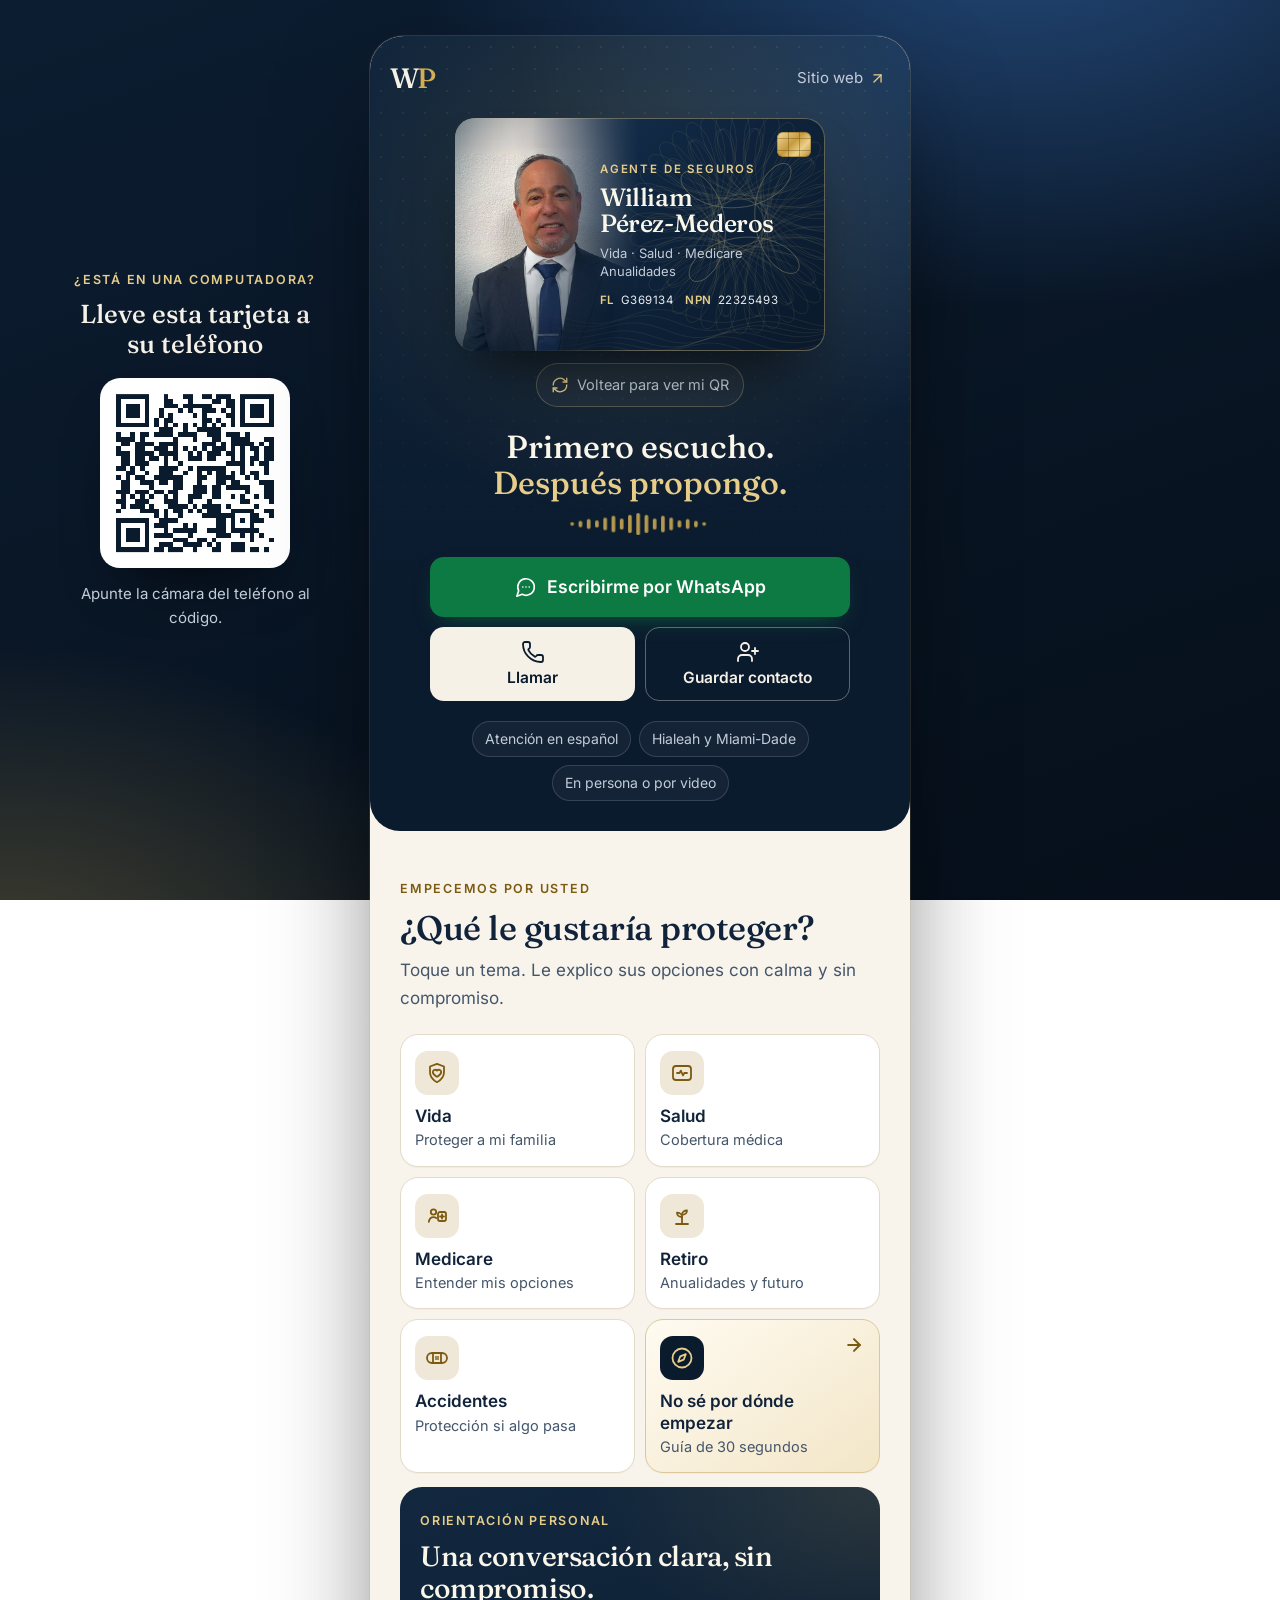
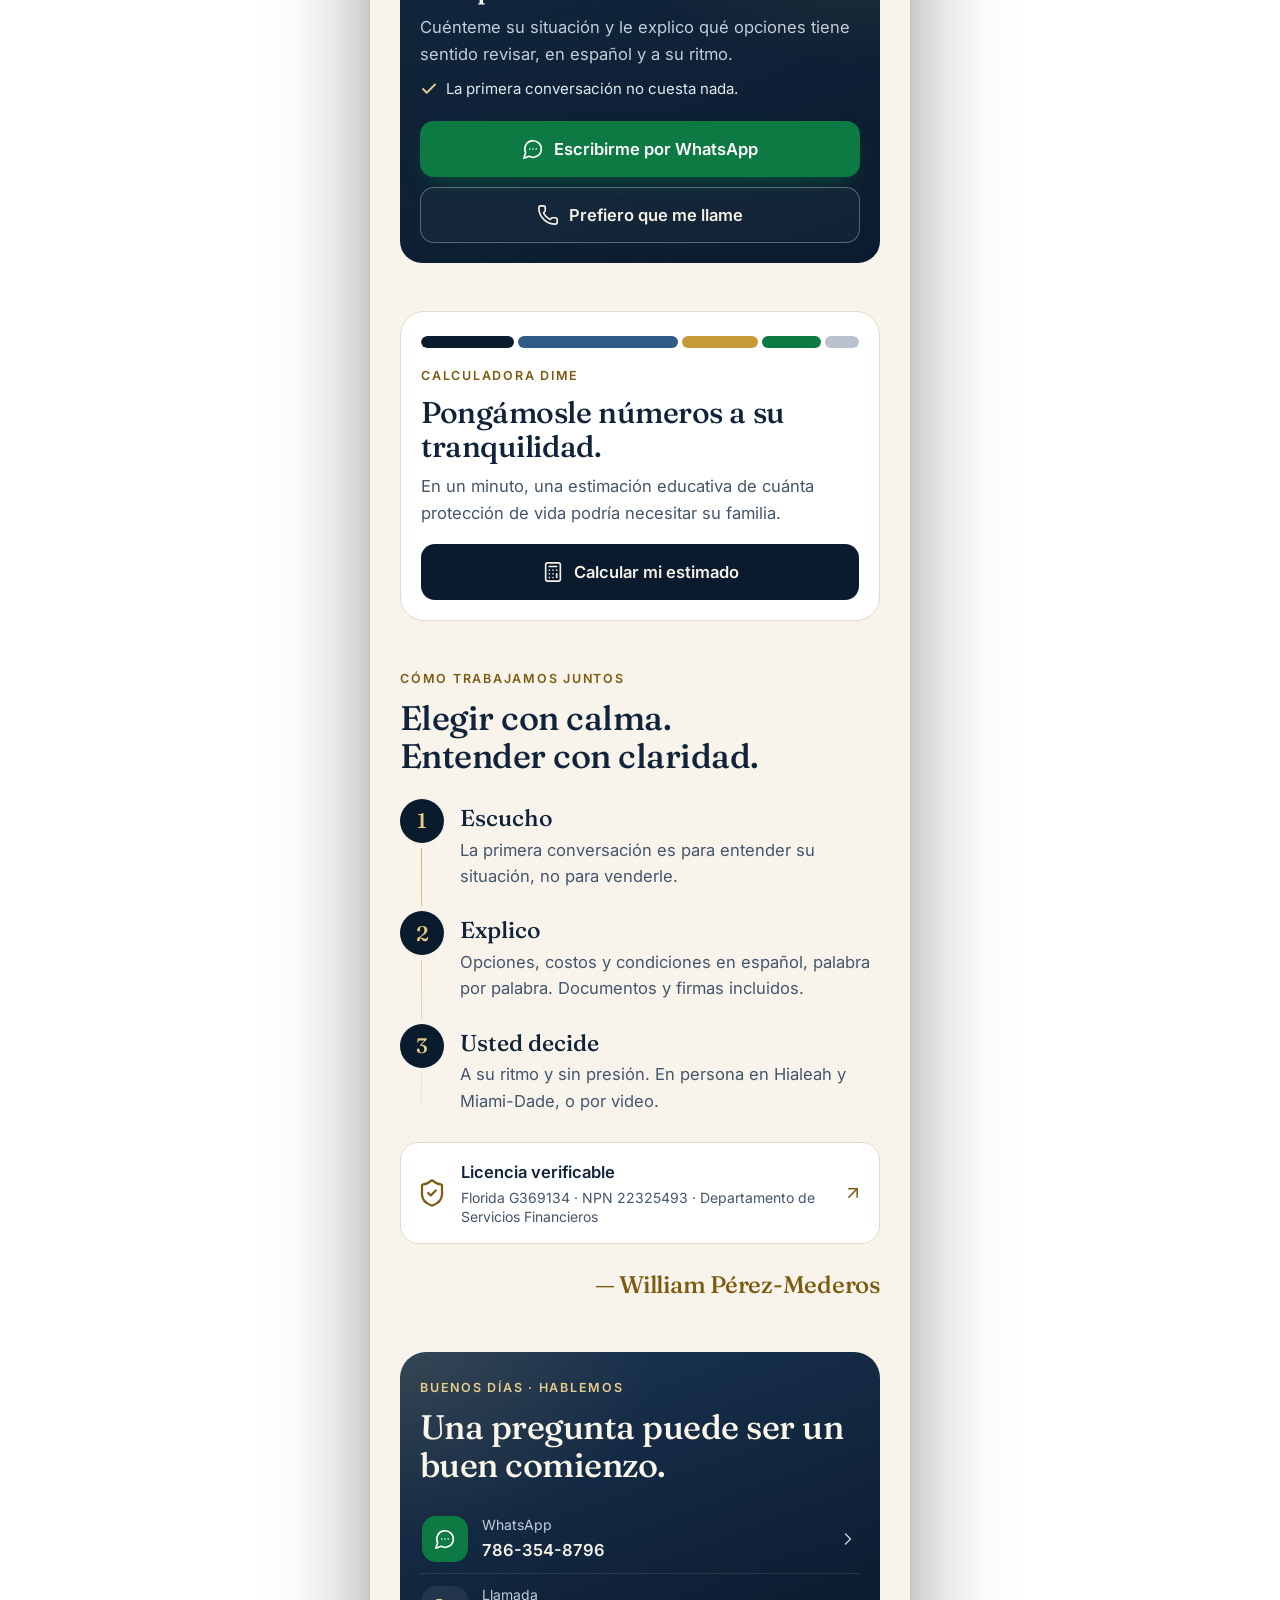
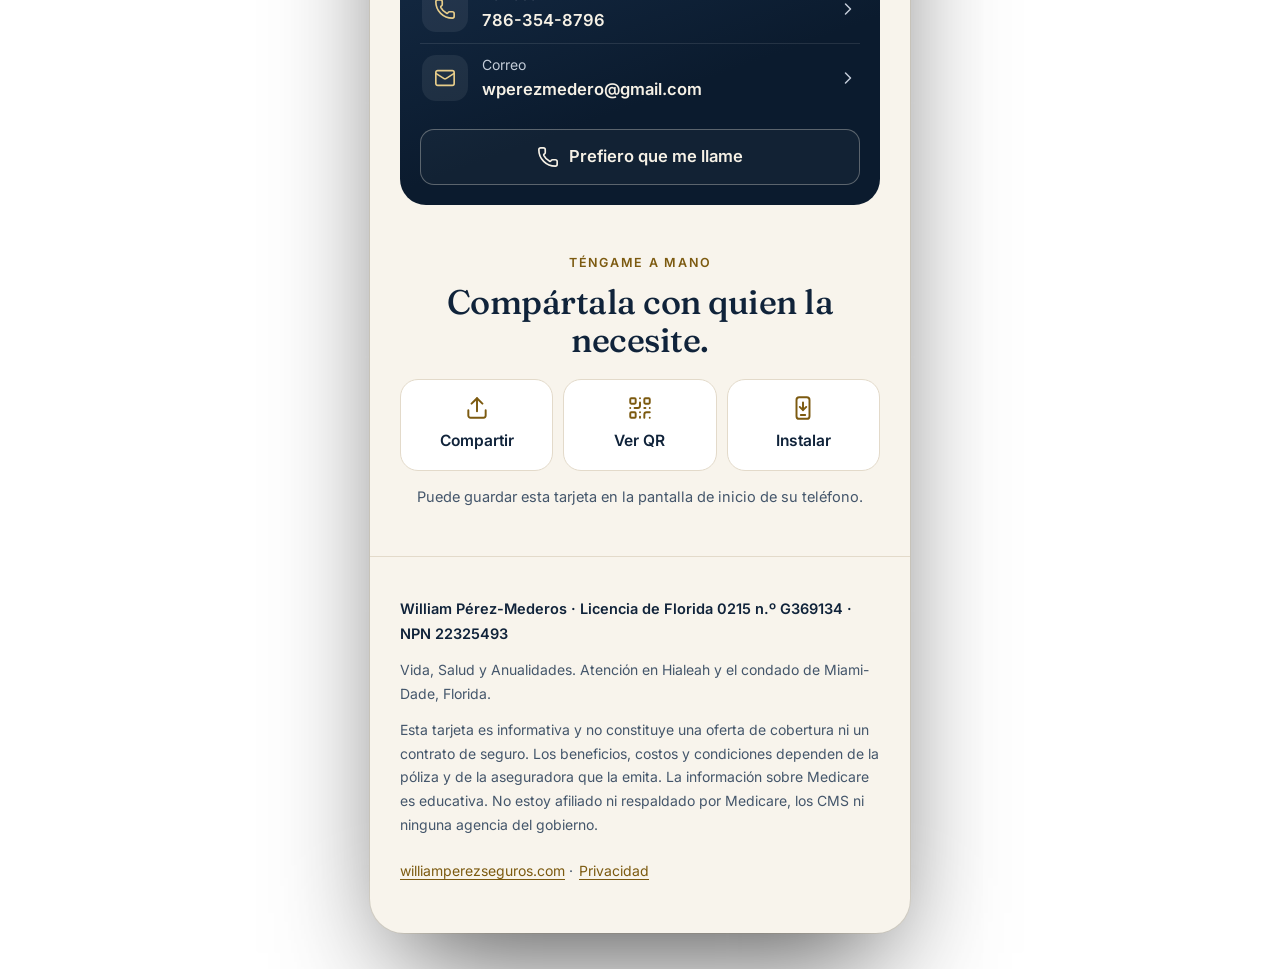
==== tarjeta/index.html @ 3770402c "Tarjeta digital v3: nuevo diseño, guía de 30 segundos, QR al voltear, contacto con foto" ====
<!DOCTYPE html>
<html lang="es">
<head>
<meta charset="utf-8">
<meta name="viewport" content="width=device-width, initial-scale=1, viewport-fit=cover">
<title>William Pérez-Mederos · Agente de seguros en Hialeah</title>
<meta name="description" content="Agente de seguros licenciado en Florida. Vida, salud, Medicare y anualidades explicados en español. Hialeah y Miami-Dade.">
<link rel="canonical" href="https://williamperezseguros.com/tarjeta/">
<meta name="theme-color" content="#0B1B2E">
<meta name="color-scheme" content="light">

<meta property="og:type" content="profile">
<meta property="og:locale" content="es_US">
<meta property="og:site_name" content="William Pérez Seguros">
<meta property="og:url" content="https://williamperezseguros.com/tarjeta/">
<meta property="og:title" content="William Pérez-Mederos · Agente de seguros">
<meta property="og:description" content="Primero escucho. Después propongo. Vida, salud, Medicare y anualidades en español, en Hialeah y Miami-Dade.">
<meta property="og:image" content="https://williamperezseguros.com/tarjeta/assets/og-tarjeta.jpg">
<meta property="og:image:width" content="1200">
<meta property="og:image:height" content="630">
<meta property="og:image:alt" content="Tarjeta de William Pérez-Mederos, agente de seguros licenciado en Florida">
<meta name="twitter:card" content="summary_large_image">

<meta name="mobile-web-app-capable" content="yes">
<meta name="apple-mobile-web-app-capable" content="yes">
<meta name="apple-mobile-web-app-title" content="William Pérez">
<meta name="apple-mobile-web-app-status-bar-style" content="black-translucent">
<link rel="manifest" href="app.webmanifest">
<link rel="icon" href="assets/favicon-48.png" sizes="48x48" type="image/png">
<link rel="apple-touch-icon" href="assets/icon-192.png">

<!-- Medición de visitas (opcional). Pegue aquí el token de Cloudflare Web Analytics para activarla. -->
<meta name="cf-beacon-token" content="">

<link rel="preload" href="assets/fraunces-500.woff2" as="font" type="font/woff2" crossorigin>
<link rel="preload" href="assets/inter-400.woff2" as="font" type="font/woff2" crossorigin>
<link rel="preload" href="assets/inter-600.woff2" as="font" type="font/woff2" crossorigin>
<link rel="stylesheet" href="app.css">
<script src="vendor/qrcode.min.js" defer></script>
<script src="app.js" defer></script>

<script type="application/ld+json">
{"@context":"https://schema.org","@type":"InsuranceAgency","name":"William Pérez-Mederos · Agente de Seguros","url":"https://williamperezseguros.com/tarjeta/","image":"https://williamperezseguros.com/tarjeta/assets/og-tarjeta.jpg","telephone":"+1-786-354-8796","email":"wperezmedero@gmail.com","areaServed":{"@type":"AdministrativeArea","name":"Miami-Dade County, Florida"},"address":{"@type":"PostalAddress","addressLocality":"Hialeah","addressRegion":"FL","addressCountry":"US"},"knowsLanguage":["es","en"],"slogan":"Primero escucho. Después propongo."}
</script>
</head>
<body>
<svg xmlns="http://www.w3.org/2000/svg" class="defs" aria-hidden="true"><defs>
<symbol id="i-vida" viewBox="0 0 24 24"><path d="M12 2.8 19 5.5v5.8c0 4.4-2.8 7.7-7 9.9-4.2-2.2-7-5.5-7-9.9V5.5z"/><path d="M11.5 15.6s-3.7-2.1-3.7-4.5a2.35 2.35 0 0 1 4.2-1.45 2.35 2.35 0 0 1 4.2 1.45c0 2.4-3.7 4.5-3.7 4.5"/></symbol>
<symbol id="i-salud" viewBox="0 0 24 24"><rect x="3" y="5" width="18" height="14" rx="3"/><path d="M7 12h2.6l1.2-2.4 2.2 4.8 1.3-2.4H17"/></symbol>
<symbol id="i-medicare" viewBox="0 0 24 24"><circle cx="8.5" cy="8" r="2.7"/><path d="M3.8 17.8c.6-3 2.2-4.7 4.7-4.7 1.1 0 2 .3 2.8.9"/><rect x="13" y="8" width="8" height="9" rx="2"/><path d="M17 10.5v4M15 12.5h4"/></symbol>
<symbol id="i-retiro" viewBox="0 0 24 24"><path d="M12 20v-7"/><path d="M12 13c-2.8 0-5-1.8-5-4.3 2.8 0 5 1.8 5 4.3Z"/><path d="M12 10.8c2.8 0 5-1.8 5-4.3-2.8 0-5 1.8-5 4.3Z"/><path d="M6 20h12"/></symbol>
<symbol id="i-accidentes" viewBox="0 0 24 24"><rect x="2" y="7" width="20" height="10" rx="5"/><path d="M8 7v10M16 7v10"/><path d="M11 11h.01M13 11h.01M11 13h.01M13 13h.01"/></symbol>
<symbol id="i-brujula" viewBox="0 0 24 24"><circle cx="12" cy="12" r="9.5"/><path d="m15.8 8.2-2.1 5.5-5.5 2.1 2.1-5.5z"/></symbol>
<symbol id="i-wa" viewBox="0 0 24 24"><path d="M7.9 20A9 9 0 1 0 4 16.1L2 22Z"/><path d="M8.5 12h.01M12 12h.01M15.5 12h.01"/></symbol>
<symbol id="i-phone" viewBox="0 0 24 24"><path d="M13.8 16.6a1 1 0 0 0 1.2-.3l.4-.5A2 2 0 0 1 17 15h3a2 2 0 0 1 2 2v3a2 2 0 0 1-2 2A18 18 0 0 1 2 4a2 2 0 0 1 2-2h3a2 2 0 0 1 2 2v3a2 2 0 0 1-.8 1.6l-.5.4a1 1 0 0 0-.3 1.2 14 14 0 0 0 6.4 6.4"/></symbol>
<symbol id="i-mail" viewBox="0 0 24 24"><path d="m22 7-9 5.7a2 2 0 0 1-2 0L2 7"/><rect x="2" y="4" width="20" height="16" rx="2"/></symbol>
<symbol id="i-userplus" viewBox="0 0 24 24"><path d="M16 21v-2a4 4 0 0 0-4-4H6a4 4 0 0 0-4 4v2"/><circle cx="9" cy="7" r="4"/><path d="M19 8v6M22 11h-6"/></symbol>
<symbol id="i-share" viewBox="0 0 24 24"><path d="M12 3v12"/><path d="m7 8 5-5 5 5"/><path d="M20 14v5a2 2 0 0 1-2 2H6a2 2 0 0 1-2-2v-5"/></symbol>
<symbol id="i-qr" viewBox="0 0 24 24"><rect width="5" height="5" x="3" y="3" rx="1"/><rect width="5" height="5" x="16" y="3" rx="1"/><rect width="5" height="5" x="3" y="16" rx="1"/><path d="M21 16h-3a2 2 0 0 0-2 2v3M21 21v.01M12 7v3a2 2 0 0 1-2 2H7M3 12h.01M12 3h.01M12 16v.01M16 12h1M21 12v.01M12 21v-1"/></symbol>
<symbol id="i-flip" viewBox="0 0 24 24"><path d="M3 12a9 9 0 0 1 15.3-6.4L21 8"/><path d="M21 3v5h-5"/><path d="M21 12a9 9 0 0 1-15.3 6.4L3 16"/><path d="M3 21v-5h5"/></symbol>
<symbol id="i-calc" viewBox="0 0 24 24"><rect width="16" height="20" x="4" y="2" rx="2"/><path d="M8 6h8M16 14v4M16 10h.01M12 10h.01M8 10h.01M12 14h.01M8 14h.01M12 18h.01M8 18h.01"/></symbol>
<symbol id="i-right" viewBox="0 0 24 24"><path d="M5 12h14"/><path d="m12 5 7 7-7 7"/></symbol>
<symbol id="i-left" viewBox="0 0 24 24"><path d="M19 12H5"/><path d="m12 19-7-7 7-7"/></symbol>
<symbol id="i-chev" viewBox="0 0 24 24"><path d="m9 18 6-6-6-6"/></symbol>
<symbol id="i-arrow" viewBox="0 0 24 24"><path d="M7 7h10v10"/><path d="M7 17 17 7"/></symbol>
<symbol id="i-close" viewBox="0 0 24 24"><path d="M18 6 6 18M6 6l12 12"/></symbol>
<symbol id="i-check" viewBox="0 0 24 24"><path d="M20 6 9 17l-5-5"/></symbol>
<symbol id="i-download" viewBox="0 0 24 24"><path d="M12 15V3"/><path d="M21 15v4a2 2 0 0 1-2 2H5a2 2 0 0 1-2-2v-4"/><path d="m7 10 5 5 5-5"/></symbol>
<symbol id="i-copy" viewBox="0 0 24 24"><rect width="14" height="14" x="8" y="8" rx="2"/><path d="M4 16a2 2 0 0 1-2-2V4a2 2 0 0 1 2-2h10a2 2 0 0 1 2 2"/></symbol>
<symbol id="i-mic" viewBox="0 0 24 24"><path d="M12 19v3"/><path d="M19 10v2a7 7 0 0 1-14 0v-2"/><rect x="9" y="2" width="6" height="13" rx="3"/></symbol>
<symbol id="i-shield" viewBox="0 0 24 24"><path d="M20 13c0 5-3.5 7.5-7.7 9a1 1 0 0 1-.6 0C7.5 20.5 4 18 4 13V6a1 1 0 0 1 1-1c2 0 4.5-1.2 6.2-2.7a1.2 1.2 0 0 1 1.6 0C14.5 3.8 17 5 19 5a1 1 0 0 1 1 1z"/><path d="m9 12 2 2 4-4"/></symbol>
<symbol id="i-lock" viewBox="0 0 24 24"><rect x="3" y="10" width="18" height="12" rx="2"/><path d="M7 10V7a5 5 0 0 1 10 0v3"/></symbol>
<symbol id="i-install" viewBox="0 0 24 24"><rect x="6" y="2" width="12" height="20" rx="2.5"/><path d="M12 7v7M9 11l3 3 3-3M10 18.5h4"/></symbol>
<symbol id="i-message" viewBox="0 0 24 24"><path d="M21 15a2 2 0 0 1-2 2H7l-4 4V5a2 2 0 0 1 2-2h14a2 2 0 0 1 2 2z"/></symbol>
<symbol id="i-sparkle" viewBox="0 0 24 24"><path d="M12 3l1.8 5.2L19 10l-5.2 1.8L12 17l-1.8-5.2L5 10l5.2-1.8z"/><path d="M19 15l.8 2.2L22 18l-2.2.8L19 21l-.8-2.2L16 18l2.2-.8z"/></symbol>
<symbol id="i-nfc" viewBox="0 0 24 24"><path d="M6 8.3a7.4 7.4 0 0 1 0 7.4M9.5 6.2a11.8 11.8 0 0 1 0 11.6M12.9 4.1a15.9 15.9 0 0 1 0 15.8M16.4 2a20.2 20.2 0 0 1 0 20"/></symbol>
</defs></svg>

<a class="skip" href="#temas">Saltar al contenido</a>
<div class="offline" id="offline" role="status" hidden>Está sin conexión. La tarjeta y la calculadora siguen disponibles; para enviar mensajes necesita conexión.</div>

<aside class="desk-qr" aria-label="Llevar la tarjeta al teléfono">
  <p class="eyebrow">¿Está en una computadora?</p>
  <p class="desk-qr-title">Lleve esta tarjeta a su teléfono</p>
  <div class="desk-qr-code" id="deskQr" role="img" aria-label="Código QR de la tarjeta"></div>
  <p class="desk-qr-note">Apunte la cámara del teléfono al código.</p>
</aside>

<div class="page">
<header class="hero" id="hero">
  <div class="hero-top">
    <span class="mono" aria-hidden="true">W<span>P</span></span>
    <a class="site-link" href="https://williamperezseguros.com">Sitio web <svg class="i" aria-hidden="true"><use href="#i-arrow"/></svg></a>
  </div>

  <div class="card-stage">
    <div class="card3d" id="card3d">
      <div class="face front" id="cardFront">
        <svg class="guilloche" id="guilloche" aria-hidden="true" viewBox="0 0 340 214" preserveAspectRatio="xMidYMid slice"></svg>
        <div class="front-photo"><img src="assets/foto.webp" srcset="assets/foto-360.webp 360w, assets/foto.webp 720w" sizes="200px" width="720" height="900" alt="William Pérez-Mederos" fetchpriority="high"></div>
        <div class="front-body">
          <span class="chip-foil" aria-hidden="true"></span>
          <p class="front-kicker">Agente de seguros</p>
          <h1 class="front-name">William <span>Pérez-Mederos</span></h1>
          <p class="front-lines">Vida · Salud · Medicare<br>Anualidades</p>
          <p class="front-lic"><span>FL</span> G369134 <span>NPN</span> 22325493</p>
        </div>
      </div>
      <div class="face back" id="cardBack" aria-hidden="true">
        <svg class="guilloche guilloche-back" id="guillocheBack" aria-hidden="true" viewBox="0 0 340 214" preserveAspectRatio="xMidYMid slice"></svg>
        <div class="back-qr"><div id="backQr" role="img" aria-label="Código QR para abrir esta tarjeta"></div></div>
        <div class="back-body">
          <p class="front-kicker">Escanee aquí</p>
          <p class="back-title">Mi tarjeta, en un escaneo.</p>
          <p class="back-url">williamperezseguros.com<br>/tarjeta · 786-354-8796</p>
        </div>
      </div>
    </div>
    <button class="flip" id="flip" aria-pressed="false" aria-controls="card3d"><svg class="i" aria-hidden="true"><use href="#i-flip"/></svg><span id="flipLabel">Voltear para ver mi QR</span></button>
  </div>

  <div class="motto">
    <p>Primero escucho.<br><em>Después propongo.</em></p>
    <svg class="wave" viewBox="0 0 160 24" aria-hidden="true"><g id="waveBars"></g></svg>
  </div>

  <div class="actions">
    <a class="btn wa" href="https://wa.me/17863548796" data-wa="context" data-placement="hero"><svg class="i" aria-hidden="true"><use href="#i-wa"/></svg>Escribirme por WhatsApp</a>
    <div class="two">
      <a class="btn light" href="tel:+17863548796" data-call="hero"><svg class="i" aria-hidden="true"><use href="#i-phone"/></svg>Llamar</a>
      <a class="btn ghost" href="william-perez-mederos.vcf" id="guardar"><svg class="i" aria-hidden="true"><use href="#i-userplus"/></svg>Guardar contacto</a>
    </div>
  </div>

  <ul class="badges">
    <li>Atención en español</li>
    <li>Hialeah y Miami-Dade</li>
    <li>En persona o por video</li>
  </ul>
</header>

<main>
<section class="sec" id="temas" tabindex="-1" aria-labelledby="temasTitle">
  <p class="eyebrow">Empecemos por usted</p>
  <h2 id="temasTitle">¿Qué le gustaría proteger?</h2>
  <p class="lead">Toque un tema. Le explico sus opciones con calma y sin compromiso.</p>

  <div class="tiles" role="group" aria-label="Temas">
    <button class="tile" data-service="vida" aria-pressed="false" aria-controls="panel"><span class="tile-ic"><svg class="i" aria-hidden="true"><use href="#i-vida"/></svg></span><strong>Vida</strong><small>Proteger a mi familia</small><span class="tick" aria-hidden="true"><svg class="i"><use href="#i-check"/></svg></span></button>
    <button class="tile" data-service="salud" aria-pressed="false" aria-controls="panel"><span class="tile-ic"><svg class="i" aria-hidden="true"><use href="#i-salud"/></svg></span><strong>Salud</strong><small>Cobertura médica</small><span class="tick" aria-hidden="true"><svg class="i"><use href="#i-check"/></svg></span></button>
    <button class="tile" data-service="medicare" aria-pressed="false" aria-controls="panel"><span class="tile-ic"><svg class="i" aria-hidden="true"><use href="#i-medicare"/></svg></span><strong>Medicare</strong><small>Entender mis opciones</small><span class="tick" aria-hidden="true"><svg class="i"><use href="#i-check"/></svg></span></button>
    <button class="tile" data-service="retiro" aria-pressed="false" aria-controls="panel"><span class="tile-ic"><svg class="i" aria-hidden="true"><use href="#i-retiro"/></svg></span><strong>Retiro</strong><small>Anualidades y futuro</small><span class="tick" aria-hidden="true"><svg class="i"><use href="#i-check"/></svg></span></button>
    <button class="tile" data-service="accidentes" aria-pressed="false" aria-controls="panel"><span class="tile-ic"><svg class="i" aria-hidden="true"><use href="#i-accidentes"/></svg></span><strong>Accidentes</strong><small>Protección si algo pasa</small><span class="tick" aria-hidden="true"><svg class="i"><use href="#i-check"/></svg></span></button>
    <button class="tile tile-guide" data-open-guide><span class="tile-ic"><svg class="i" aria-hidden="true"><use href="#i-brujula"/></svg></span><strong>No sé por dónde empezar</strong><small>Guía de 30 segundos</small><span class="tick tick-go" aria-hidden="true"><svg class="i"><use href="#i-right"/></svg></span></button>
  </div>

  <div class="panel" id="panel">
    <div class="panel-copy" aria-live="polite" aria-atomic="true">
      <p class="eyebrow" id="pLabel">Orientación personal</p>
      <h3 id="pTitle">Una conversación clara, sin compromiso.</h3>
      <p id="pText">Cuénteme su situación y le explico qué opciones tiene sentido revisar, en español y a su ritmo.</p>
      <p class="panel-note" id="pNote"><svg class="i" aria-hidden="true"><use href="#i-check"/></svg><span>La primera conversación no cuesta nada.</span></p>
    </div>
    <div class="panel-actions">
      <a class="btn wa" id="pWa" href="https://wa.me/17863548796" data-wa="context" data-placement="panel"><svg class="i" aria-hidden="true"><use href="#i-wa"/></svg><span id="pWaLabel">Escribirme por WhatsApp</span></a>
      <button class="btn ghost-light" data-callback><svg class="i" aria-hidden="true"><use href="#i-phone"/></svg>Prefiero que me llame</button>
    </div>
  </div>
</section>

<section class="sec" aria-labelledby="dimeTitle">
  <div class="dime">
    <div class="dime-art" aria-hidden="true">
      <span style="--w:22%"></span><span style="--w:38%"></span><span style="--w:18%"></span><span style="--w:14%"></span><span style="--w:8%"></span>
    </div>
    <p class="eyebrow">Calculadora DIME</p>
    <h2 id="dimeTitle">Pongámosle números a su tranquilidad.</h2>
    <p>En un minuto, una estimación educativa de cuánta protección de vida podría necesitar su familia.</p>
    <button class="btn navy" id="openCalc"><svg class="i" aria-hidden="true"><use href="#i-calc"/></svg>Calcular mi estimado</button>
  </div>
</section>

<section class="sec" aria-labelledby="pasosTitle">
  <p class="eyebrow">Cómo trabajamos juntos</p>
  <h2 id="pasosTitle">Elegir con calma.<br>Entender con claridad.</h2>
  <ol class="steps">
    <li><span class="num">1</span><div><b>Escucho</b><span>La primera conversación es para entender su situación, no para venderle.</span></div></li>
    <li><span class="num">2</span><div><b>Explico</b><span>Opciones, costos y condiciones en español, palabra por palabra. Documentos y firmas incluidos.</span></div></li>
    <li><span class="num">3</span><div><b>Usted decide</b><span>A su ritmo y sin presión. En persona en Hialeah y Miami-Dade, o por video.</span></div></li>
  </ol>
  <a class="verify" href="https://licenseesearch.fldfs.com/" target="_blank" rel="noopener noreferrer">
    <svg class="i" aria-hidden="true"><use href="#i-shield"/></svg>
    <span><b>Licencia verificable</b><small>Florida G369134 · NPN 22325493 · Departamento de Servicios Financieros</small></span>
    <svg class="i go" aria-hidden="true"><use href="#i-arrow"/></svg>
  </a>
  <p class="signature">William Pérez-Mederos</p>
</section>

<section class="sec" aria-labelledby="contactoTitle">
  <div class="contact">
    <p class="eyebrow" id="greeting">La conversación empieza aquí</p>
    <h2 id="contactoTitle">Una pregunta puede ser un buen comienzo.</h2>
    <ul class="rows">
      <li><a href="https://wa.me/17863548796" data-wa="context" data-placement="contacto"><span class="row-ic wa-ic"><svg class="i" aria-hidden="true"><use href="#i-wa"/></svg></span><span><small>WhatsApp</small><b>786-354-8796</b></span><svg class="i chev" aria-hidden="true"><use href="#i-chev"/></svg></a></li>
      <li><a href="tel:+17863548796" data-call="contacto"><span class="row-ic"><svg class="i" aria-hidden="true"><use href="#i-phone"/></svg></span><span><small>Llamada</small><b>786-354-8796</b></span><svg class="i chev" aria-hidden="true"><use href="#i-chev"/></svg></a></li>
      <li><a href="mailto:wperezmedero@gmail.com?subject=Consulta%20desde%20su%20tarjeta%20digital"><span class="row-ic"><svg class="i" aria-hidden="true"><use href="#i-mail"/></svg></span><span><small>Correo</small><b>wperezmedero<wbr>@gmail.com</b></span><svg class="i chev" aria-hidden="true"><use href="#i-chev"/></svg></a></li>
    </ul>
    <button class="btn ghost-light full" data-callback><svg class="i" aria-hidden="true"><use href="#i-phone"/></svg>Prefiero que me llame</button>
  </div>
</section>

<section class="sec keep" aria-labelledby="keepTitle">
  <p class="eyebrow">Téngame a mano</p>
  <h2 id="keepTitle">Compártala con quien la necesite.</h2>
  <div class="keep-grid">
    <button class="keep-btn" id="compartir"><svg class="i" aria-hidden="true"><use href="#i-share"/></svg>Compartir</button>
    <button class="keep-btn" data-show-qr><svg class="i" aria-hidden="true"><use href="#i-qr"/></svg>Ver QR</button>
    <button class="keep-btn" id="install"><svg class="i" aria-hidden="true"><use href="#i-install"/></svg>Instalar</button>
  </div>
  <p class="pwa-status" id="pwaStatus">Puede guardar esta tarjeta en la pantalla de inicio de su teléfono.</p>
  <button class="text-btn" id="nfc" hidden><svg class="i" aria-hidden="true"><use href="#i-nfc"/></svg>Grabar tarjeta NFC</button>
</section>
</main>

<footer class="foot">
  <p class="lic">William Pérez-Mederos · Licencia de Florida 0215 n.º G369134 · NPN 22325493</p>
  <p>Vida, Salud y Anualidades. Atención en Hialeah y el condado de Miami-Dade, Florida.</p>
  <p>Esta tarjeta es informativa y no constituye una oferta de cobertura ni un contrato de seguro. Los beneficios, costos y condiciones dependen de la póliza y de la aseguradora que la emita. La información sobre Medicare es educativa. No estoy afiliado ni respaldado por Medicare, los CMS ni ninguna agencia del gobierno.</p>
  <!-- AVISO TPMO (activar cuando esté nombrado para ofrecer planes Medicare Advantage o Parte D; complete con los números reales):
  <p>No ofrecemos todos los planes disponibles en su área. Actualmente representamos [N] organizaciones que ofrecen [N] productos en su área. Consulte Medicare.gov, llame al 1-800-MEDICARE o comuníquese con su programa SHIP local para obtener información sobre todas sus opciones.</p>
  -->
  <p class="foot-links"><a href="https://williamperezseguros.com">williamperezseguros.com</a> · <button class="inline-btn" data-open="privacy">Privacidad</button></p>
</footer>
</div>

<nav class="dock" id="dock" aria-label="Contacto rápido" hidden>
  <img src="assets/avatar-96.webp" width="44" height="44" alt="">
  <span class="dock-txt">William<small id="dockContext">Hablemos</small></span>
  <a class="dock-call" href="tel:+17863548796" data-call="dock"><svg class="i" aria-hidden="true"><use href="#i-phone"/></svg><span class="sr">Llamar a William</span></a>
  <a class="btn wa dock-wa" href="https://wa.me/17863548796" data-wa="context" data-placement="dock"><svg class="i" aria-hidden="true"><use href="#i-wa"/></svg>WhatsApp</a>
</nav>

<!-- Guía de 30 segundos -->
<dialog class="sheet" id="guide" aria-labelledby="guideTitle">
  <button class="x" data-close><svg class="i" aria-hidden="true"><use href="#i-close"/></svg><span class="sr">Cerrar guía</span></button>
  <div class="sheet-in">
    <p class="eyebrow">Guía de 30 segundos</p>
    <h2 id="guideTitle">Encontremos por dónde empezar.</h2>
    <div class="dots" aria-hidden="true"><span></span><span></span><span></span></div>
    <p class="step-count" id="gCount" aria-live="polite">Pregunta 1 de 3</p>
    <div id="gSteps">
      <fieldset class="gstep" data-step="0">
        <legend>¿Quién depende de usted?</legend>
        <p class="hint">Puede elegir varias.</p>
        <div class="opts">
          <label class="opt"><input type="checkbox" name="dep" value="pareja"><span>Mi pareja</span></label>
          <label class="opt"><input type="checkbox" name="dep" value="hijos"><span>Mis hijos</span></label>
          <label class="opt"><input type="checkbox" name="dep" value="padres"><span>Mis padres</span></label>
          <label class="opt"><input type="checkbox" name="dep" value="nadie"><span>Solo yo</span></label>
        </div>
      </fieldset>
      <fieldset class="gstep" data-step="1" hidden>
        <legend>¿Tiene 65 años o los cumple pronto?</legend>
        <p class="hint">Es la edad habitual para Medicare.</p>
        <div class="opts">
          <label class="opt"><input type="radio" name="edad" value="si"><span>Sí</span></label>
          <label class="opt"><input type="radio" name="edad" value="pronto"><span>En los próximos 2 años</span></label>
          <label class="opt"><input type="radio" name="edad" value="no"><span>No todavía</span></label>
        </div>
      </fieldset>
      <fieldset class="gstep" data-step="2" hidden>
        <legend>¿Qué le preocupa más hoy?</legend>
        <p class="hint">Puede elegir varias.</p>
        <div class="opts">
          <label class="opt"><input type="checkbox" name="preo" value="vida"><span>Que a mi familia le falte si me pasa algo</span></label>
          <label class="opt"><input type="checkbox" name="preo" value="salud"><span>Los gastos médicos</span></label>
          <label class="opt"><input type="checkbox" name="preo" value="retiro"><span>Mi retiro</span></label>
          <label class="opt"><input type="checkbox" name="preo" value="accidentes"><span>Un accidente</span></label>
        </div>
      </fieldset>
      <div class="gresult" data-step="3" hidden>
        <p class="result-kicker"><svg class="i" aria-hidden="true"><use href="#i-sparkle"/></svg>Temas que conviene conversar</p>
        <ul class="result-list" id="gList"></ul>
        <p class="fine">Es una guía para iniciar la conversación, no una recomendación de productos. No se guarda ninguna respuesta.</p>
        <a class="btn wa full" id="gWa" href="https://wa.me/17863548796"><svg class="i" aria-hidden="true"><use href="#i-wa"/></svg>Enviar a William por WhatsApp</a>
      </div>
    </div>
    <div class="gnav">
      <button class="btn outline" id="gBack" hidden><svg class="i" aria-hidden="true"><use href="#i-left"/></svg>Atrás</button>
      <button class="btn navy" id="gNext">Siguiente<svg class="i" aria-hidden="true"><use href="#i-right"/></svg></button>
    </div>
  </div>
</dialog>

<!-- Calculadora DIME -->
<dialog class="sheet" id="calc" aria-labelledby="calcTitle">
  <button class="x" data-close><svg class="i" aria-hidden="true"><use href="#i-close"/></svg><span class="sr">Cerrar calculadora</span></button>
  <div class="sheet-in">
    <p class="eyebrow">Calculadora DIME</p>
    <h2 id="calcTitle">Su punto de partida.</h2>
    <p class="sheet-lead">Escriba cifras aproximadas en dólares. Los campos vacíos cuentan como cero.</p>
    <div class="field"><label for="cD">Deudas <small>Tarjetas, carro, préstamos</small></label><div class="money"><span>$</span><input id="cD" inputmode="numeric" autocomplete="off" placeholder="0" data-max="100000000"><button class="mic" data-voz="cD" aria-label="Dictar deudas" hidden><svg class="i"><use href="#i-mic"/></svg></button></div></div>
    <div class="field"><label for="cI">Ingreso anual del hogar <small>Antes de impuestos</small></label><div class="money"><span>$</span><input id="cI" inputmode="numeric" autocomplete="off" placeholder="0" data-max="100000000"><button class="mic" data-voz="cI" aria-label="Dictar ingreso" hidden><svg class="i"><use href="#i-mic"/></svg></button></div></div>
    <div class="field"><label for="cH">Lo que falta de la casa <small>Hipoteca pendiente, o 5 años de renta</small></label><div class="money"><span>$</span><input id="cH" inputmode="numeric" autocomplete="off" placeholder="0" data-max="100000000"><button class="mic" data-voz="cH" aria-label="Dictar hipoteca" hidden><svg class="i"><use href="#i-mic"/></svg></button></div></div>
    <div class="field"><label for="cN">Hijos menores de 18 <small>Para sus estudios</small></label>
      <div class="stepper"><button type="button" id="nMinus" aria-label="Un hijo menos">−</button><output id="cN" aria-live="polite">0</output><button type="button" id="nPlus" aria-label="Un hijo más">+</button></div>
    </div>

    <div class="result">
      <p class="result-label">Cobertura estimada</p>
      <p class="result-n" id="cTotal" aria-live="polite">$15,000</p>
      <div class="bar" id="cBar" aria-hidden="true"></div>
      <ul class="legend" id="cLegend"></ul>
    </div>
    <p class="error" id="cError" role="status"></p>
    <p class="fine">Estimado educativo con el método DIME: deudas + 10 años de ingreso + casa + $40,000 por hijo para estudios + $15,000 de gastos finales. No es una cotización ni una oferta de cobertura. La prima real depende de su edad, su salud y la aseguradora.</p>
    <a class="btn wa full" id="cWa" href="https://wa.me/17863548796"><svg class="i" aria-hidden="true"><use href="#i-wa"/></svg>Revisar este resultado con William</a>
    <p class="fine" id="voiceNote" hidden>Dictado opcional: su navegador puede procesar la voz mediante su proveedor.</p>
  </div>
</dialog>

<!-- Prefiero que me llame -->
<dialog class="sheet" id="callback" aria-labelledby="cbTitle">
  <button class="x" data-close><svg class="i" aria-hidden="true"><use href="#i-close"/></svg><span class="sr">Cerrar</span></button>
  <div class="sheet-in">
    <p class="eyebrow">Le llamo yo</p>
    <h2 id="cbTitle">¿Cuándo le queda mejor?</h2>
    <p class="sheet-lead">Me llega directo a mi teléfono. El mensaje sale desde su WhatsApp o sus mensajes de texto.</p>
    <form id="cbForm" novalidate>
      <div class="field"><label for="cbName">Su nombre</label><input id="cbName" name="nombre" autocomplete="name" required minlength="2" maxlength="60" placeholder="¿Cómo le llamo?"></div>
      <div class="field"><label for="cbTopic">Tema</label>
        <select id="cbTopic" name="tema"><option value="orientacion">Orientación general</option><option value="vida">Vida</option><option value="salud">Salud</option><option value="medicare">Medicare</option><option value="retiro">Retiro y anualidades</option><option value="accidentes">Accidentes</option></select>
      </div>
      <fieldset class="field"><legend>Horario</legend>
        <div class="seg"><label><input type="radio" name="horario" value="en la mañana" checked><span>Mañana</span></label><label><input type="radio" name="horario" value="en la tarde"><span>Tarde</span></label><label><input type="radio" name="horario" value="a cualquier hora"><span>Cualquiera</span></label></div>
      </fieldset>
      <fieldset class="field"><legend>Prefiero</legend>
        <div class="seg"><label><input type="radio" name="medio" value="una llamada" checked><span>Llamada</span></label><label><input type="radio" name="medio" value="un mensaje de WhatsApp"><span>WhatsApp</span></label></div>
      </fieldset>
      <p class="error" id="cbError" role="status"></p>
      <p class="fine">No incluya información médica, números de Medicare ni datos financieros.</p>
      <button class="btn wa full" type="submit" value="wa"><svg class="i" aria-hidden="true"><use href="#i-wa"/></svg>Enviar por WhatsApp</button>
      <button class="btn outline full" type="submit" value="sms"><svg class="i" aria-hidden="true"><use href="#i-message"/></svg>Enviar por mensaje de texto</button>
    </form>
  </div>
</dialog>

<!-- Compartir / QR -->
<dialog class="sheet" id="shareSheet" aria-labelledby="shareTitle">
  <button class="x" data-close><svg class="i" aria-hidden="true"><use href="#i-close"/></svg><span class="sr">Cerrar</span></button>
  <div class="sheet-in">
    <p class="eyebrow">Compartir es conectar</p>
    <h2 id="shareTitle">Mi tarjeta, en un escaneo.</h2>
    <div class="qr-frame"><div id="sheetQr" role="img" aria-label="Código QR de la tarjeta de William Pérez-Mederos"></div></div>
    <div class="field"><label for="shareUrl">Enlace de la tarjeta</label><input id="shareUrl" readonly></div>
    <div class="two">
      <button class="btn navy" id="copyUrl"><svg class="i" aria-hidden="true"><use href="#i-copy"/></svg>Copiar enlace</button>
      <button class="btn outline" id="downloadQr"><svg class="i" aria-hidden="true"><use href="#i-download"/></svg>Descargar QR</button>
    </div>
  </div>
</dialog>

<dialog class="sheet" id="privacy" aria-labelledby="privacyTitle">
  <button class="x" data-close><svg class="i" aria-hidden="true"><use href="#i-close"/></svg><span class="sr">Cerrar</span></button>
  <div class="sheet-in prose">
    <p class="eyebrow">Privacidad</p>
    <h2 id="privacyTitle">Sus datos, con claridad.</h2>
    <p>Esta tarjeta no tiene formularios que guarden datos. Cuando pide que le llame o usa la guía, el mensaje se prepara en su teléfono y usted decide enviarlo por WhatsApp o mensaje de texto.</p>
    <p>La calculadora y la guía funcionan en su dispositivo y no guardan sus respuestas. Al enviar el resultado por WhatsApp solo se comparte lo que aparece en el mensaje.</p>
    <p>Si llega por un código QR o un enlace de campaña, la tarjeta recuerda esa etiqueta durante 30 minutos en esta pestaña y la añade como referencia breve al mensaje. Si la medición de visitas está activada, se usa Cloudflare Web Analytics, que no usa cookies ni guarda datos personales.</p>
    <p>WhatsApp, su proveedor de mensajes, su correo y el dictado por voz tienen sus propias políticas de privacidad. Para cualquier consulta sobre sus datos, escriba a wperezmedero@gmail.com.</p>
  </div>
</dialog>

<dialog class="sheet" id="installSheet" aria-labelledby="installTitle">
  <button class="x" data-close><svg class="i" aria-hidden="true"><use href="#i-close"/></svg><span class="sr">Cerrar</span></button>
  <div class="sheet-in prose">
    <p class="eyebrow">Instalar la tarjeta</p>
    <h2 id="installTitle">Siempre a mano.</h2>
    <p><b>iPhone:</b> abra esta página en Safari, toque <b>Compartir</b> y luego <b>Añadir a pantalla de inicio</b>.</p>
    <p><b>Android:</b> en el menú del navegador (⋮) toque <b>Instalar aplicación</b> o <b>Añadir a pantalla de inicio</b>.</p>
    <p>Después podrá abrirla y usar la calculadora aunque no tenga señal.</p>
  </div>
</dialog>

<div class="toast" id="toast" role="status" aria-live="polite"></div>
<noscript><p class="noscript">Para la calculadora, la guía y el QR active JavaScript. Puede llamarme al <a href="tel:+17863548796">786-354-8796</a> o escribirme a <a href="mailto:wperezmedero@gmail.com">wperezmedero@gmail.com</a>.</p></noscript>
</body>
</html>
---- tarjeta/app.css ----
/* William Pérez-Mederos · Tarjeta digital v3 */
@font-face{font-family:Fraunces;src:url(assets/fraunces-500.woff2) format("woff2");font-weight:500;font-display:swap}
@font-face{font-family:Inter;src:url(assets/inter-400.woff2) format("woff2");font-weight:400;font-display:swap}
@font-face{font-family:Inter;src:url(assets/inter-600.woff2) format("woff2");font-weight:600;font-display:swap}

:root{
  --navy:#0B1B2E;--navy-2:#12283F;--navy-3:#1B3554;
  --ivory:#F8F4EC;--paper:#FFFFFF;--sand:#EFE7D8;--cream:#FFF8E8;--line:#E3DACA;
  --ink:#10233A;--ink-2:#44566B;
  --gold:#D2AE55;--gold-2:#E7CD8A;--gold-ink:#7C5A10;
  --on-navy:#F6F1E6;--on-navy-2:#C3CCD8;
  --wa:#0E7A43;--wa-hover:#0B6437;
  --serif:Fraunces,Georgia,"Times New Roman",serif;
  --sans:Inter,system-ui,-apple-system,"Segoe UI",Roboto,sans-serif;
  --ease:cubic-bezier(.2,.8,.2,1);
  --r:18px;
}
*,*::before,*::after{box-sizing:border-box}
html{-webkit-text-size-adjust:100%;scroll-behavior:smooth}
body{margin:0;background:var(--ivory);color:var(--ink);font:400 16px/1.6 var(--sans);-webkit-font-smoothing:antialiased}
img{display:block;max-width:100%}
a{color:inherit}
button,input,select{font:inherit;color:inherit}
button{cursor:pointer;-webkit-tap-highlight-color:transparent;touch-action:manipulation}
h1,h2,h3{font-family:var(--serif);font-weight:500;margin:0;letter-spacing:-.015em;line-height:1.12}
p{margin:0}
[hidden]{display:none!important}
:focus-visible{outline:3px solid var(--gold);outline-offset:3px;border-radius:6px}
.defs{position:absolute;width:0;height:0;overflow:hidden}
.i{width:22px;height:22px;flex:none;fill:none;stroke:currentColor;stroke-width:1.8;stroke-linecap:round;stroke-linejoin:round}
.sr{position:absolute;width:1px;height:1px;overflow:hidden;clip:rect(0 0 0 0);white-space:nowrap}
.skip{position:fixed;left:12px;top:-80px;z-index:100;background:var(--gold-2);color:var(--navy);padding:12px 18px;border-radius:10px;font-weight:600}
.skip:focus{top:12px}
.offline{background:#FFF1CC;color:var(--ink);font-size:14px;text-align:center;padding:10px 16px}
.eyebrow{font-size:12.5px;font-weight:600;letter-spacing:.14em;text-transform:uppercase;color:var(--gold-ink);margin-bottom:10px}

/* ---------- Botones ---------- */
.btn{display:inline-flex;align-items:center;justify-content:center;gap:10px;min-height:56px;padding:14px 20px;border-radius:14px;border:1px solid transparent;font-size:16.5px;font-weight:600;line-height:1.25;text-decoration:none;text-align:center;background:none;transition:background-color .2s,border-color .2s,transform .15s,box-shadow .2s}
.btn:active{transform:scale(.98)}
.btn.full{width:100%}
.wa{background:var(--wa);color:#fff;box-shadow:0 10px 24px -12px rgba(14,122,67,.8)}
.wa:hover{background:var(--wa-hover)}
.light{background:var(--on-navy);color:var(--navy)}
.light:hover{background:#fff}
.ghost{border-color:rgba(246,241,230,.35);color:var(--on-navy)}
.ghost:hover{background:rgba(246,241,230,.08)}
.ghost-light{border-color:rgba(246,241,230,.32);color:var(--on-navy);background:rgba(255,255,255,.03)}
.ghost-light:hover{background:rgba(255,255,255,.08)}
.navy{background:var(--navy);color:var(--on-navy)}
.navy:hover{background:var(--navy-3)}
.outline{border-color:#CDBFA6;color:var(--ink);background:var(--paper)}
.outline:hover{border-color:var(--gold-ink)}
.text-btn{display:inline-flex;align-items:center;gap:8px;min-height:44px;background:none;border:0;padding:6px 4px;font-size:15px;color:var(--ink-2)}
.inline-btn{background:none;border:0;padding:8px 2px;min-height:44px;color:var(--gold-ink);text-decoration:underline;text-underline-offset:3px;font-size:inherit}
.two{display:grid;grid-template-columns:1fr 1fr;gap:10px}

/* ---------- Página ---------- */
.page{position:relative;overflow:clip}

/* ---------- Hero ---------- */
.hero{position:relative;isolation:isolate;color:var(--on-navy);text-align:center;padding:max(10px,env(safe-area-inset-top)) 20px 30px;border-radius:0 0 30px 30px;
  background:radial-gradient(90% 55% at 50% 22%,rgba(210,174,85,.16),transparent 70%),radial-gradient(120% 80% at 100% 0%,#1D3B60 0%,transparent 60%),linear-gradient(180deg,#0F243C 0%,var(--navy) 70%)}
.hero::before{content:"";position:absolute;inset:0;z-index:-1;border-radius:inherit;opacity:.5;
  background-image:radial-gradient(rgba(231,205,138,.18) 1px,transparent 1.2px);background-size:22px 22px;
  -webkit-mask-image:linear-gradient(180deg,#000 0%,transparent 75%);mask-image:linear-gradient(180deg,#000 0%,transparent 75%)}
.hero-top{display:flex;align-items:center;justify-content:space-between;min-height:56px}
.mono{font-family:var(--serif);font-size:28px;letter-spacing:-.06em;color:var(--on-navy);line-height:1}
.mono span{color:var(--gold)}
.site-link{display:inline-flex;align-items:center;gap:6px;min-height:44px;padding:0 4px;font-size:15px;color:var(--on-navy-2);text-decoration:none}
.site-link .i{width:17px;height:17px;color:var(--gold-2)}

/* Tarjeta 3D */
.card-stage{width:min(100%,370px);margin:12px auto 0;perspective:1500px}
.card3d{position:relative;aspect-ratio:340/214;transform-style:preserve-3d;transition:transform .9s var(--ease)}
.card3d.flipped{transform:rotateY(180deg)}
.face{position:absolute;inset:0;border-radius:20px;overflow:hidden;-webkit-backface-visibility:hidden;backface-visibility:hidden;text-align:left;
  box-shadow:0 34px 60px -26px rgba(0,0,0,.75),0 0 0 1px rgba(231,205,138,.38) inset}
.front{display:grid;grid-template-columns:37% 1fr;background:linear-gradient(135deg,#17365A 0%,#0E233B 52%,#0A192B 100%)}
.front::after{content:"";position:absolute;inset:0;pointer-events:none;border-radius:inherit;
  background:linear-gradient(115deg,transparent 35%,rgba(255,248,225,.16) 48%,transparent 60%);background-size:260% 100%;background-position:120% 0;animation:sheen 2.6s .5s var(--ease) both}
@keyframes sheen{to{background-position:-60% 0}}
.guilloche{position:absolute;inset:0;width:100%;height:100%;z-index:0;opacity:.55;pointer-events:none}
.guilloche path{fill:none;stroke:rgba(231,205,138,.28);stroke-width:.55}
.front-photo{position:absolute;z-index:1;inset:0 auto 0 0;width:52%}
.front-photo img{width:100%;height:100%;object-fit:cover;object-position:50% 10%;transform:scale(1.22);transform-origin:50% 6%}
.front-photo{-webkit-mask-image:linear-gradient(90deg,#000 40%,rgba(0,0,0,.6) 66%,transparent 96%);mask-image:linear-gradient(90deg,#000 40%,rgba(0,0,0,.6) 66%,transparent 96%)}
.front-photo::after{content:"";position:absolute;inset:0;background:linear-gradient(0deg,rgba(10,25,43,.55),transparent 42%),linear-gradient(90deg,transparent 30%,rgba(14,35,59,.5) 100%)}
.front-body{grid-column:2;position:relative;z-index:2;display:flex;flex-direction:column;justify-content:center;padding:14px 16px 14px 8px;min-width:0}
.chip-foil{position:absolute;top:14px;right:14px;width:34px;height:25px;border-radius:6px;
  background:linear-gradient(135deg,#F3DE9F,#C69A3C 45%,#EBD08A 70%,#B88A2E);box-shadow:inset 0 0 0 1px rgba(90,60,10,.35)}
.chip-foil::before,.chip-foil::after{content:"";position:absolute;inset:6px 0;border-block:1px solid rgba(90,60,10,.35)}
.chip-foil::after{inset:0 11px;border-block:0;border-inline:1px solid rgba(90,60,10,.35)}
.front-kicker{font-size:clamp(10px,3vw,11.5px);font-weight:600;letter-spacing:.16em;text-transform:uppercase;color:var(--gold-2)}
.front-name{font-size:clamp(19px,6.3vw,25px);line-height:1.04;color:#FBF6EA;margin:6px 0 8px}
.front-name span{display:block}
.front-lines{font-size:clamp(11.5px,3.4vw,13px);line-height:1.4;color:var(--on-navy-2)}
.front-lic{margin-top:10px;font-size:clamp(10px,3vw,11.5px);letter-spacing:.05em;color:#E9EDF2;font-variant-numeric:tabular-nums;white-space:nowrap}
.front-lic span{color:var(--gold-2);font-weight:600;margin-right:2px}
.front-lic span+span{margin-left:8px}
.back{transform:rotateY(180deg);display:grid;grid-template-columns:auto 1fr;align-items:center;gap:14px;padding:16px;color:var(--ink);
  background:radial-gradient(120% 90% at 0% 0%,#FFFBF1,#EFE3C8)}
.back .guilloche path{stroke:rgba(124,90,16,.22)}
.back-qr{position:relative;z-index:1;background:#fff;border-radius:12px;padding:9px;box-shadow:0 0 0 1px rgba(124,90,16,.25)}
#backQr{width:clamp(96px,30vw,126px);aspect-ratio:1}
#backQr img,#backQr canvas{width:100%!important;height:100%!important;image-rendering:pixelated}
.back-body{position:relative;z-index:1;min-width:0}
.back .front-kicker{color:var(--gold-ink)}
.back-title{font-family:var(--serif);font-size:clamp(17px,5.4vw,21px);line-height:1.12;margin:6px 0 8px;color:var(--navy)}
.back-url{font-size:clamp(10.5px,3.1vw,12.5px);color:var(--ink-2);line-height:1.35;white-space:nowrap}
.flip{display:inline-flex;align-items:center;gap:8px;min-height:44px;margin-top:12px;padding:6px 14px;border-radius:999px;border:1px solid rgba(231,205,138,.28);background:rgba(255,255,255,.04);color:var(--on-navy-2);font-size:14.5px}
.flip .i{width:18px;height:18px;color:var(--gold-2);transition:transform .6s var(--ease)}
.flip[aria-pressed="true"] .i{transform:rotate(180deg)}

.motto{margin:22px 0 4px}
.motto p{font-family:var(--serif);font-size:clamp(26px,7.6vw,32px);line-height:1.12;color:#FBF6EA}
.motto em{font-style:normal;color:var(--gold-2)}
.wave{width:150px;height:22px;margin:12px auto 0;display:block}
.wave rect{fill:var(--gold);transform-box:fill-box;transform-origin:center;opacity:.85}
.wave.play rect{animation:listen 1.1s var(--ease) both;animation-delay:calc(var(--d) * 45ms + .6s)}
@keyframes listen{0%{transform:scaleY(.25)}50%{transform:scaleY(1.35)}100%{transform:scaleY(1)}}

.actions{display:grid;gap:10px;margin:22px auto 0;max-width:420px}
.actions .wa{font-size:17.5px;min-height:60px}
.actions .two .btn{flex-direction:column;gap:4px;min-height:74px;padding:10px 8px;font-size:15.5px}
.actions .two .i{width:24px;height:24px}
.badges{list-style:none;padding:0;margin:20px auto 0;display:flex;flex-wrap:wrap;justify-content:center;gap:8px;max-width:420px}
.badges li{font-size:14px;padding:6px 12px;border-radius:999px;border:1px solid rgba(255,255,255,.14);background:rgba(255,255,255,.04);color:var(--on-navy-2)}

/* ---------- Secciones ---------- */
.sec{padding:48px 20px 0}
.sec h2{font-size:clamp(28px,8vw,34px);color:var(--ink)}
.lead{margin-top:10px;font-size:17px;color:var(--ink-2)}

/* Temas */
.tiles{display:grid;grid-template-columns:1fr 1fr;gap:10px;margin-top:22px}
.tile{position:relative;display:flex;flex-direction:column;align-items:flex-start;gap:3px;text-align:left;min-height:124px;padding:16px 14px;border-radius:var(--r);background:var(--paper);border:1px solid var(--line);color:var(--ink);box-shadow:0 1px 0 rgba(16,35,58,.03);transition:transform .15s,box-shadow .2s,border-color .2s,background-color .2s}
.tile:hover{border-color:#CDBFA6}
.tile:active{transform:scale(.98)}
.tile-ic{display:grid;place-items:center;width:44px;height:44px;border-radius:13px;background:var(--sand);color:var(--gold-ink);margin-bottom:8px;transition:background-color .2s,color .2s}
.tile-ic .i{width:24px;height:24px}
.tile strong{font-size:17px;font-weight:600;line-height:1.25}
.tile small{font-size:14.5px;color:var(--ink-2);line-height:1.35}
.tick{position:absolute;top:12px;right:12px;display:grid;place-items:center;width:26px;height:26px;border-radius:50%;background:var(--navy);color:var(--gold-2);opacity:0;transform:scale(.6);transition:opacity .2s,transform .25s var(--ease)}
.tick .i{width:15px;height:15px;stroke-width:2.4}
.tile[aria-pressed="true"]{background:var(--cream);border-color:var(--gold);box-shadow:0 0 0 1px var(--gold) inset,0 10px 24px -16px rgba(124,90,16,.6)}
.tile[aria-pressed="true"] .tile-ic{background:var(--navy);color:var(--gold-2)}
.tile[aria-pressed="true"] .tick{opacity:1;transform:none}
.tile-guide{background:linear-gradient(145deg,#FFFBF1,#F3E6C8);border-color:#DCC79A}
.tile-guide .tile-ic{background:var(--navy);color:var(--gold-2)}
.tile-guide .tick-go{opacity:1;transform:none;background:transparent;color:var(--gold-ink)}
.tile-guide .tick-go .i{width:20px;height:20px}

.panel{margin-top:14px;border-radius:22px;padding:24px 20px 20px;color:var(--on-navy);scroll-margin:90px;
  background:radial-gradient(100% 80% at 100% 0%,rgba(210,174,85,.14),transparent 60%),linear-gradient(160deg,var(--navy-2),var(--navy))}
.panel .eyebrow{color:var(--gold-2)}
.panel h3{font-size:clamp(24px,6.8vw,28px);color:#FBF6EA}
.panel-copy p:not(.eyebrow){margin-top:10px;font-size:16.5px;color:var(--on-navy-2)}
.panel .panel-note{display:flex;gap:8px;align-items:flex-start;font-size:15px!important;color:#E4E9EF!important}
.panel-note .i{width:18px;height:18px;margin-top:3px;color:var(--gold-2);stroke-width:2.4}
.panel-copy.changed{animation:rise .35s var(--ease)}
@keyframes rise{from{opacity:.3;transform:translateY(6px)}to{opacity:1;transform:none}}
.panel-actions{display:grid;gap:10px;margin-top:20px}

/* DIME */
.dime{position:relative;overflow:hidden;background:var(--paper);border:1px solid var(--line);border-radius:24px;padding:24px 20px 20px}
.dime h2{font-size:clamp(25px,7vw,30px)}
.dime>p:not(.eyebrow){margin:10px 0 18px;color:var(--ink-2);font-size:16.5px}
.dime .btn{width:100%}
.dime-art{display:flex;gap:4px;height:12px;margin-bottom:18px;border-radius:99px;overflow:hidden}
.dime-art span{width:var(--w);border-radius:99px}
.dime-art span:nth-child(1){background:#0B1B2E}.dime-art span:nth-child(2){background:#2F5B86}.dime-art span:nth-child(3){background:#C79A38}.dime-art span:nth-child(4){background:#0E7A43}.dime-art span:nth-child(5){background:#B9C2CC}

/* Pasos */
.steps{list-style:none;margin:24px 0 0;padding:0;position:relative}
.steps::before{content:"";position:absolute;left:21px;top:22px;bottom:30px;width:1px;background:linear-gradient(var(--gold),rgba(210,174,85,.15))}
.steps li{position:relative;display:flex;gap:16px;padding:0 0 22px}
.num{flex:none;display:grid;place-items:center;width:44px;height:44px;border-radius:50%;background:var(--navy);color:var(--gold-2);font-family:var(--serif);font-size:21px;box-shadow:0 0 0 5px var(--ivory)}
.steps b{display:block;font-family:var(--serif);font-weight:500;font-size:23px;line-height:1.2;margin-top:6px}
.steps div>span{display:block;margin-top:4px;color:var(--ink-2);font-size:16.5px}
.verify{display:flex;align-items:center;gap:14px;margin-top:6px;padding:16px;border-radius:var(--r);background:var(--paper);border:1px solid var(--line);text-decoration:none}
.verify>.i:first-child{width:30px;height:30px;color:var(--gold-ink)}
.verify b{display:block;font-size:16.5px}
.verify small{display:block;font-size:14px;color:var(--ink-2);line-height:1.4;margin-top:2px}
.verify .go{margin-left:auto;color:var(--gold-ink);width:20px}
.signature{font-family:var(--serif);font-size:24px;color:var(--gold-ink);margin-top:22px;text-align:right;letter-spacing:-.01em}
.signature::before{content:"— "}

/* Contacto */
.contact{border-radius:26px;padding:26px 20px 20px;color:var(--on-navy);
  background:radial-gradient(90% 70% at 0% 0%,rgba(210,174,85,.14),transparent 60%),linear-gradient(160deg,var(--navy-3),var(--navy) 70%)}
.contact .eyebrow{color:var(--gold-2)}
.contact h2{color:#FBF6EA}
.rows{list-style:none;margin:20px 0 16px;padding:0}
.rows a{display:flex;align-items:center;gap:14px;min-height:64px;padding:10px 2px;text-decoration:none;border-bottom:1px solid rgba(255,255,255,.1)}
.rows li:last-child a{border-bottom:0}
.row-ic{display:grid;place-items:center;width:46px;height:46px;border-radius:14px;background:rgba(255,255,255,.07);color:var(--gold-2);flex:none}
.row-ic.wa-ic{background:var(--wa);color:#fff}
.rows small{display:block;font-size:14px;color:var(--on-navy-2)}
.rows b{display:block;font-weight:600;font-size:16.5px}
.rows .chev{margin-left:auto;color:var(--on-navy-2);width:20px}

/* Téngame a mano */
.keep{text-align:center}
.keep-grid{display:grid;grid-template-columns:repeat(3,1fr);gap:10px;margin-top:20px}
.keep-btn{display:flex;flex-direction:column;align-items:center;justify-content:center;gap:8px;min-height:92px;border-radius:var(--r);border:1px solid var(--line);background:var(--paper);color:var(--ink);font-size:15.5px;font-weight:600}
.keep-btn .i{width:26px;height:26px;color:var(--gold-ink)}
.keep-btn:hover{border-color:#CDBFA6}
.pwa-status{margin-top:14px;font-size:14.5px;color:var(--ink-2)}

/* Pie */
.foot{padding:40px 20px calc(120px + env(safe-area-inset-bottom));margin-top:48px;border-top:1px solid var(--line);font-size:14px;line-height:1.7;color:var(--ink-2)}
.foot p+p{margin-top:12px}
.foot .lic{color:var(--ink);font-weight:600;font-size:14.5px}
.foot a{color:var(--gold-ink);text-underline-offset:3px}

/* Barra fija */
.dock{position:fixed;z-index:30;left:50%;bottom:calc(10px + env(safe-area-inset-bottom));transform:translate(-50%,0);width:min(calc(100% - 16px),524px);display:flex;align-items:center;gap:10px;padding:8px 8px 8px 10px;border-radius:20px;
  background:rgba(11,27,46,.94);-webkit-backdrop-filter:blur(16px);backdrop-filter:blur(16px);box-shadow:0 18px 40px -12px rgba(0,0,0,.55),0 0 0 1px rgba(231,205,138,.22) inset;color:var(--on-navy);animation:dock .35s var(--ease)}
@keyframes dock{from{opacity:0;transform:translate(-50%,16px)}}
.dock img{width:44px;height:44px;border-radius:50%;object-fit:cover;box-shadow:0 0 0 2px var(--gold)}
.dock-txt{flex:1;min-width:0;font-size:14.5px;font-weight:600;line-height:1.25;white-space:nowrap;overflow:hidden;text-overflow:ellipsis}
.dock-txt small{display:block;font-weight:400;font-size:13px;color:var(--on-navy-2);overflow:hidden;text-overflow:ellipsis}
.dock-call{display:grid;place-items:center;width:50px;height:50px;border-radius:14px;background:rgba(255,255,255,.1);color:var(--on-navy);flex:none}
.dock-wa{min-height:50px;padding:0 16px;font-size:15.5px}

/* Hojas (diálogos) */
.sheet{border:0;padding:0;margin:auto auto 0;width:100%;max-width:560px;max-height:92dvh;overflow:auto;overscroll-behavior:contain;border-radius:26px 26px 0 0;background:var(--ivory);color:var(--ink);box-shadow:0 -20px 60px rgba(0,0,0,.3)}
.sheet::backdrop{background:rgba(6,15,26,.62);-webkit-backdrop-filter:blur(4px);backdrop-filter:blur(4px)}
.sheet[open]{animation:sheet .38s var(--ease)}
@keyframes sheet{from{transform:translateY(40px);opacity:.4}}
.sheet-in{padding:30px 20px calc(26px + env(safe-area-inset-bottom))}
.sheet h2{font-size:clamp(27px,7.6vw,32px);padding-right:44px}
.sheet-lead{margin:10px 0 6px;font-size:16.5px;color:var(--ink-2)}
.x{position:sticky;top:12px;float:right;z-index:2;margin:12px 12px 0 0;display:grid;place-items:center;width:46px;height:46px;border-radius:50%;border:0;background:var(--sand);color:var(--ink)}
.x .i{width:20px;height:20px}
.prose p:not(.eyebrow){margin-top:12px;font-size:16px;color:var(--ink-2)}
.prose b{color:var(--ink)}
.fine{font-size:14px;color:var(--ink-2);margin:14px 0}
.error{color:#A1261B;font-size:15px;margin-top:10px;font-weight:600}
.error:empty{display:none}

.field{display:block;margin:16px 0 0;border:0;padding:0;min-width:0}
.field label,.field legend{display:block;font-size:16px;font-weight:600;margin-bottom:8px;padding:0}
.field label small{display:block;font-weight:400;font-size:14px;color:var(--ink-2)}
.field input,.field select{width:100%;min-height:54px;padding:12px 14px;border-radius:13px;border:1px solid #CDBFA6;background:var(--paper);font-size:17px;color:var(--ink);appearance:none;-webkit-appearance:none}
.field select{background-image:url("data:image/svg+xml,%3Csvg xmlns='http://www.w3.org/2000/svg' width='20' height='20' viewBox='0 0 24 24' fill='none' stroke='%237C5A10' stroke-width='2' stroke-linecap='round'%3E%3Cpath d='m6 9 6 6 6-6'/%3E%3C/svg%3E");background-repeat:no-repeat;background-position:right 14px center;padding-right:44px}
.field input:focus,.field select:focus{outline:3px solid rgba(210,174,85,.55);outline-offset:1px;border-color:var(--gold-ink)}
.field input[aria-invalid="true"]{border-color:#A1261B}
.money{display:flex;align-items:center;border:1px solid #CDBFA6;border-radius:13px;background:var(--paper);padding-left:14px}
.money:focus-within{outline:3px solid rgba(210,174,85,.55);border-color:var(--gold-ink)}
.money>span{color:var(--ink-2);font-size:17px}
.money input{border:0;outline:0!important;background:none;padding-left:6px;font-variant-numeric:tabular-nums}
.mic{display:grid;place-items:center;width:50px;height:50px;border:0;background:none;color:var(--gold-ink);flex:none}
.mic.on{color:#A1261B}
.stepper{display:inline-grid;grid-template-columns:54px 70px 54px;align-items:center;border:1px solid #CDBFA6;border-radius:13px;background:var(--paper);overflow:hidden}
.stepper button{height:54px;border:0;background:var(--sand);font-size:24px;color:var(--ink)}
.stepper output{text-align:center;font-size:20px;font-weight:600;font-variant-numeric:tabular-nums}

.result{margin:22px 0 0;padding:20px;border-radius:20px;color:var(--on-navy);background:linear-gradient(160deg,var(--navy-2),var(--navy))}
.result-label{font-size:13px;font-weight:600;letter-spacing:.14em;text-transform:uppercase;color:var(--gold-2)}
.result-n{font-family:var(--serif);font-size:clamp(38px,11vw,50px);line-height:1.15;margin:4px 0 14px;font-variant-numeric:tabular-nums;overflow-wrap:anywhere}
.bar{display:flex;gap:3px;height:14px;border-radius:99px;overflow:hidden;background:rgba(255,255,255,.08)}
.bar i{display:block;height:100%;min-width:3px;transition:flex-grow .5s var(--ease)}
.bar i:nth-child(1),.legend li:nth-child(1)::before{background:#F6F1E6}
.bar i:nth-child(2),.legend li:nth-child(2)::before{background:#78A6DB}
.bar i:nth-child(3),.legend li:nth-child(3)::before{background:#D9AE4E}
.bar i:nth-child(4),.legend li:nth-child(4)::before{background:#34B872}
.bar i:nth-child(5),.legend li:nth-child(5)::before{background:#8C99A8}
.legend{list-style:none;margin:14px 0 0;padding:0;display:grid;gap:6px}
.legend li{display:flex;align-items:center;gap:10px;font-size:15px;color:var(--on-navy-2)}
.legend li::before{content:"";width:12px;height:12px;border-radius:4px;flex:none;box-shadow:0 0 0 1px rgba(255,255,255,.25)}
.legend b{margin-left:auto;color:var(--on-navy);font-weight:600;font-variant-numeric:tabular-nums}
#cWa{margin-top:4px}

.seg{display:flex;gap:8px;flex-wrap:wrap}
.seg label{flex:1;margin:0;font-weight:400}
.seg input,.opt input{position:absolute;opacity:0;width:1px;height:1px}
.seg span{display:flex;align-items:center;justify-content:center;min-height:50px;padding:8px 10px;border-radius:13px;border:1px solid #CDBFA6;background:var(--paper);font-size:16px;cursor:pointer;text-align:center}
.seg input:checked+span{background:var(--navy);border-color:var(--navy);color:var(--on-navy);font-weight:600}
.seg input:focus-visible+span,.opt input:focus-visible+span{outline:3px solid var(--gold);outline-offset:2px}
#cbForm .btn{margin-top:10px}

/* Guía */
.dots{display:flex;gap:6px;margin:18px 0 6px}
.dots span{height:6px;flex:1;border-radius:99px;background:var(--line);transition:background-color .3s}
.dots span.on{background:var(--gold)}
.step-count{font-size:14px;color:var(--ink-2)}
.gstep{border:0;padding:0;margin:14px 0 0;min-width:0}
.gstep legend{font-family:var(--serif);font-size:24px;line-height:1.2;padding:0}
.hint{font-size:15px;color:var(--ink-2);margin-top:4px}
.opts{display:grid;gap:10px;margin-top:16px}
.opt{position:relative;display:block}
.opt span{display:flex;align-items:center;gap:12px;min-height:58px;padding:12px 16px;border-radius:15px;border:1px solid #CDBFA6;background:var(--paper);font-size:17px;cursor:pointer;transition:background-color .2s,border-color .2s}
.opt span::before{content:"";width:22px;height:22px;border-radius:7px;border:2px solid #B9A987;flex:none;transition:all .2s}
.opt input[type=radio]+span::before{border-radius:50%}
.opt input:checked+span{border-color:var(--gold);background:var(--cream);box-shadow:0 0 0 1px var(--gold) inset}
.opt input:checked+span::before{background:var(--navy) url("data:image/svg+xml,%3Csvg xmlns='http://www.w3.org/2000/svg' viewBox='0 0 24 24' fill='none' stroke='%23E7CD8A' stroke-width='3.2' stroke-linecap='round' stroke-linejoin='round'%3E%3Cpath d='M20 6 9 17l-5-5'/%3E%3C/svg%3E") center/14px no-repeat;border-color:var(--navy)}
.gnav{display:flex;gap:10px;margin-top:22px}
.gnav .btn{flex:1}
.gnav .navy[disabled]{opacity:.45;cursor:default}
.gresult{margin-top:16px}
.result-kicker{display:flex;align-items:center;gap:8px;font-size:13px;font-weight:600;letter-spacing:.12em;text-transform:uppercase;color:var(--gold-ink)}
.result-kicker .i{width:18px;height:18px}
.result-list{list-style:none;margin:14px 0 0;padding:0;display:grid;gap:10px}
.result-list li{display:flex;gap:14px;align-items:flex-start;padding:14px;border-radius:16px;background:var(--paper);border:1px solid var(--line)}
.result-list .tile-ic{margin:0;background:var(--navy);color:var(--gold-2)}
.result-list b{display:block;font-size:17px}
.result-list div>span{display:block;font-size:15px;color:var(--ink-2);line-height:1.45;margin-top:2px}
.result-list .tile-ic{flex:none;width:44px;height:44px}

/* QR */
.qr-frame{width:min(100%,264px);margin:20px auto 4px;padding:22px;border-radius:22px;background:#fff;box-shadow:0 0 0 1px var(--line),0 20px 40px -24px rgba(16,35,58,.45)}
#sheetQr{aspect-ratio:1;width:100%}
#sheetQr img,#sheetQr canvas{width:100%!important;height:100%!important;image-rendering:pixelated}
#shareSheet .two{margin-top:14px}

/* QR de escritorio */
.desk-qr{display:none}

.toast{position:fixed;z-index:60;left:50%;bottom:calc(88px + env(safe-area-inset-bottom));transform:translate(-50%,12px);max-width:calc(100vw - 32px);width:max-content;padding:13px 18px;border-radius:14px;background:var(--navy);color:var(--on-navy);font-size:15px;box-shadow:0 14px 40px rgba(0,0,0,.35);opacity:0;pointer-events:none;transition:opacity .2s,transform .25s var(--ease)}
.toast.show{opacity:1;transform:translate(-50%,0)}
.noscript{padding:20px;text-align:center}

/* ---------- Pantallas grandes ---------- */
@media (min-width:600px){
  .sheet{margin:auto;border-radius:26px;max-height:88dvh}
}
@media (min-width:760px){
  body{min-height:100vh;padding:36px 16px;
    background:radial-gradient(1000px 640px at 80% -10%,#24497A 0%,transparent 62%),radial-gradient(820px 560px at 0% 110%,rgba(210,174,85,.30) 0%,transparent 62%),linear-gradient(160deg,#0C1D31,#060F1A);background-attachment:fixed}
  .page{max-width:540px;margin:0 auto;border-radius:34px;background:var(--ivory);box-shadow:0 50px 120px -30px rgba(0,0,0,.7),0 0 0 1px rgba(231,205,138,.18)}
  .hero{padding-top:14px;border-radius:0 0 30px 30px}
  .sec{padding-inline:30px}
  .foot{padding-inline:30px;padding-bottom:40px}
  .dock{width:min(calc(100% - 16px),524px)}
}
@media (min-width:1180px){
  .desk-qr{display:block;position:fixed;top:50%;left:calc(50% - 270px - 300px);width:250px;transform:translateY(-50%);text-align:center;color:var(--on-navy)}
  .desk-qr .eyebrow{color:var(--gold-2)}
  .desk-qr-title{font-family:var(--serif);font-size:26px;line-height:1.15;margin-bottom:18px}
  .desk-qr-code{width:190px;height:190px;margin:0 auto;padding:16px;border-radius:20px;background:#fff;box-shadow:0 30px 60px -30px rgba(0,0,0,.8)}
  .desk-qr-code img,.desk-qr-code canvas{width:100%!important;height:100%!important;image-rendering:pixelated}
  .desk-qr-note{margin-top:14px;font-size:15px;color:var(--on-navy-2)}
}
@media (hover:hover){
  .tile:hover{transform:translateY(-2px);box-shadow:0 14px 28px -20px rgba(16,35,58,.5)}
}

@media (prefers-reduced-motion:reduce){
  *,*::before,*::after{animation-duration:.01ms!important;animation-delay:0s!important;transition-duration:.01ms!important;scroll-behavior:auto!important}
  .card3d{transition:none}
}
@media print{
  body{background:#fff}.dock,.actions,.flip,.keep,.panel-actions,.toast,dialog,.desk-qr{display:none!important}
}
@media (max-width:419px){.dock-txt small{display:none}.dock-txt{font-size:15px}}
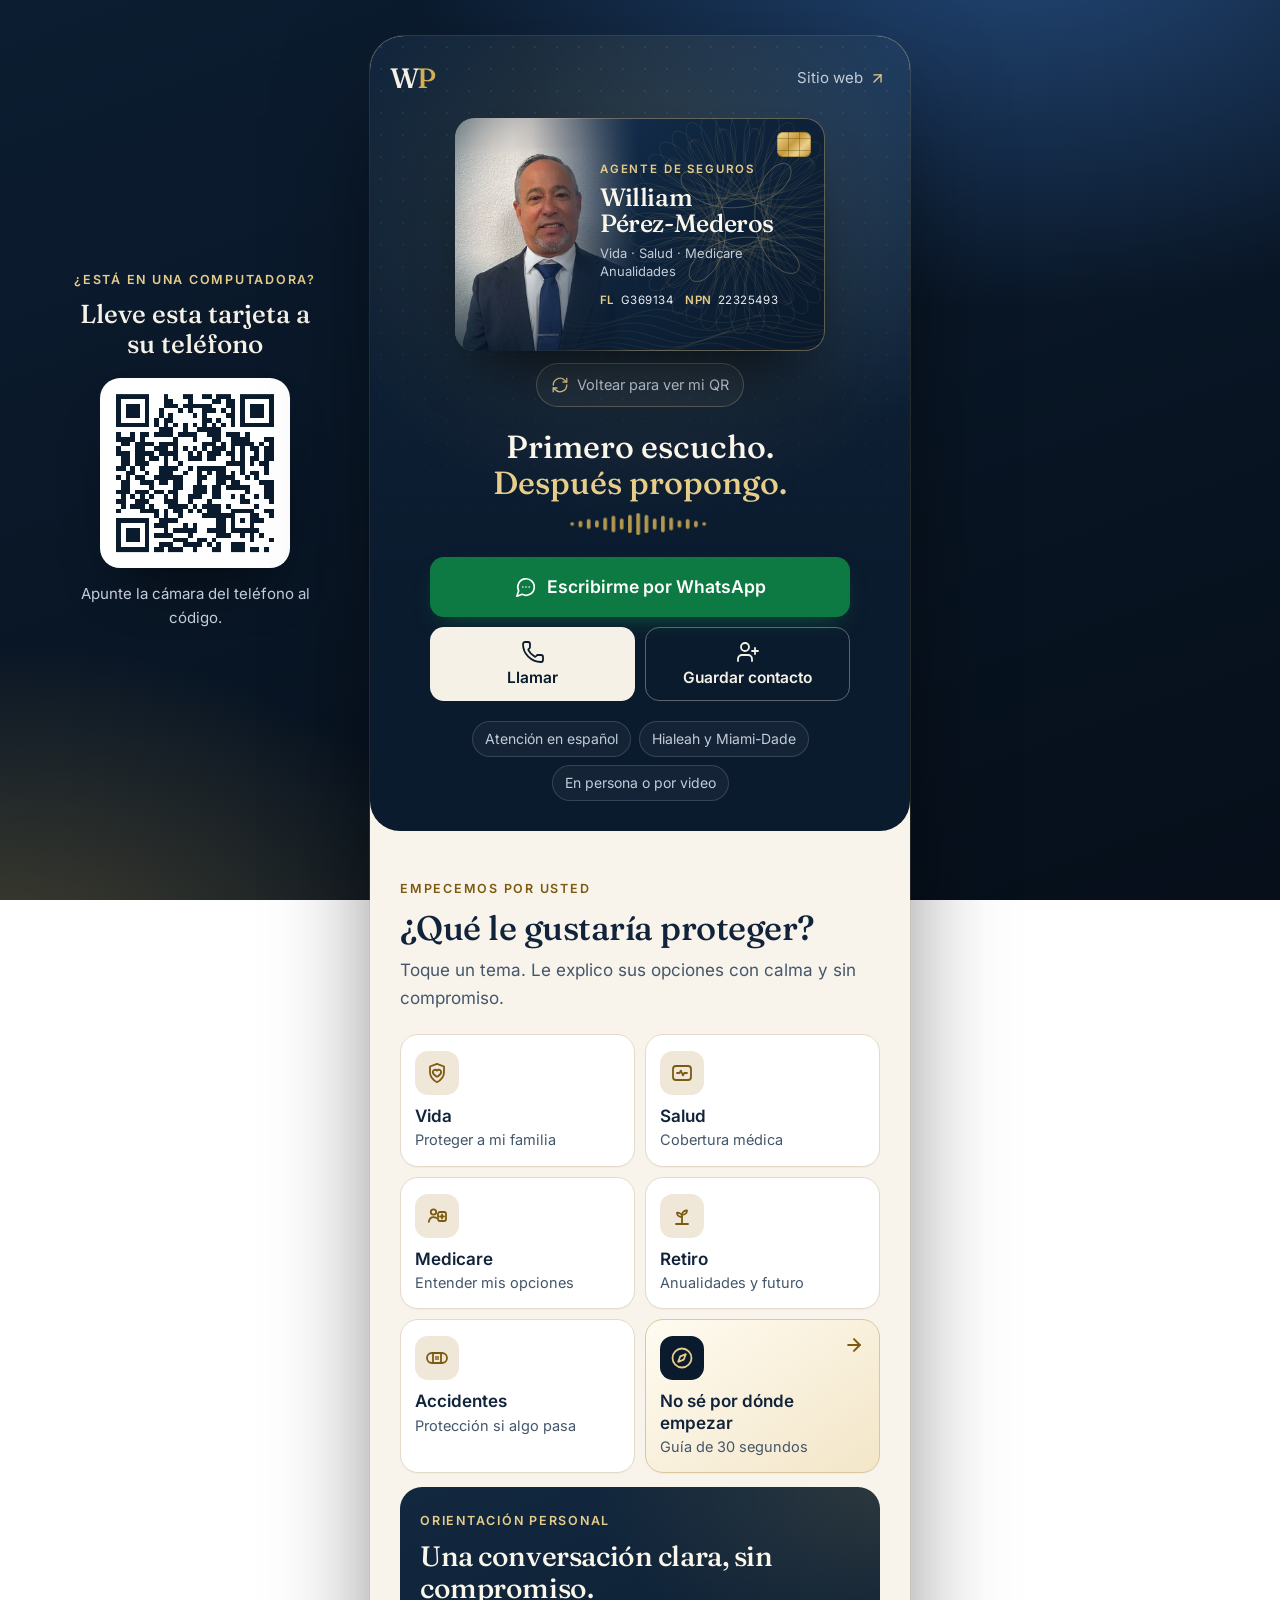
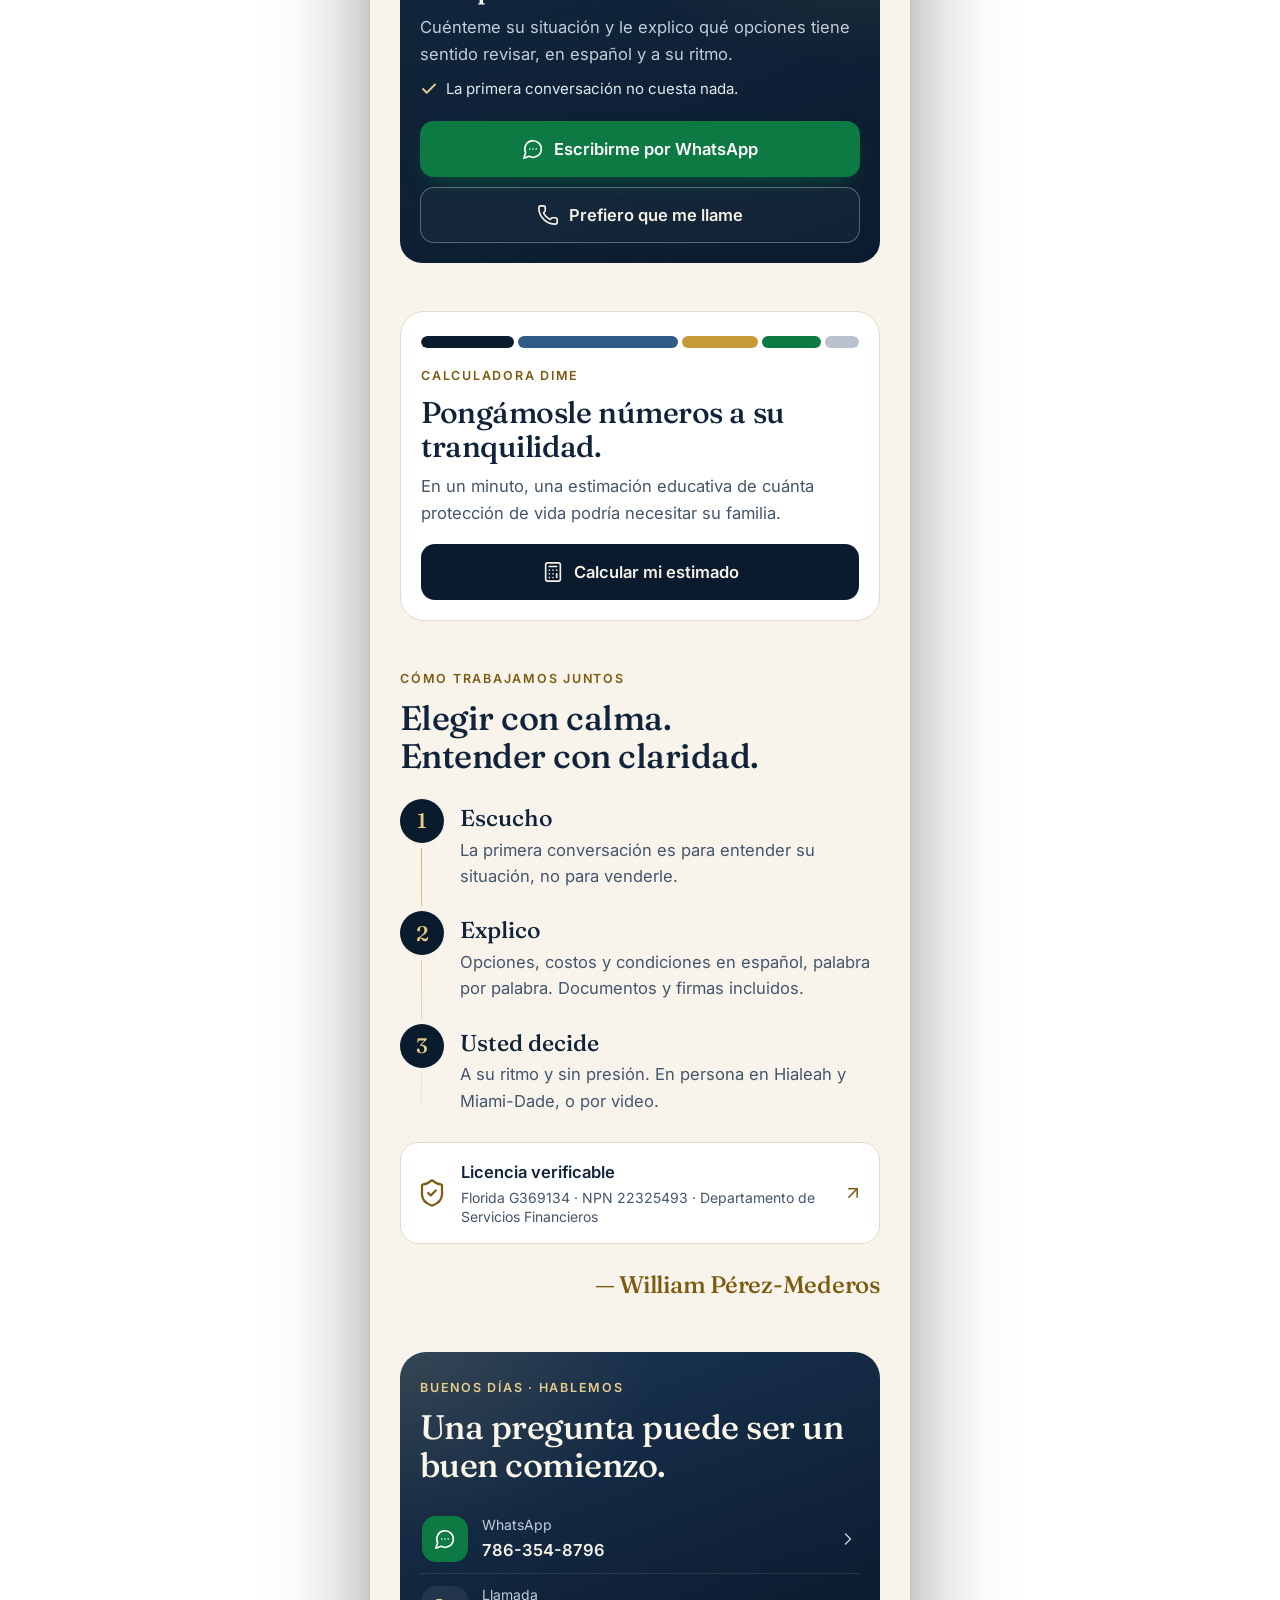
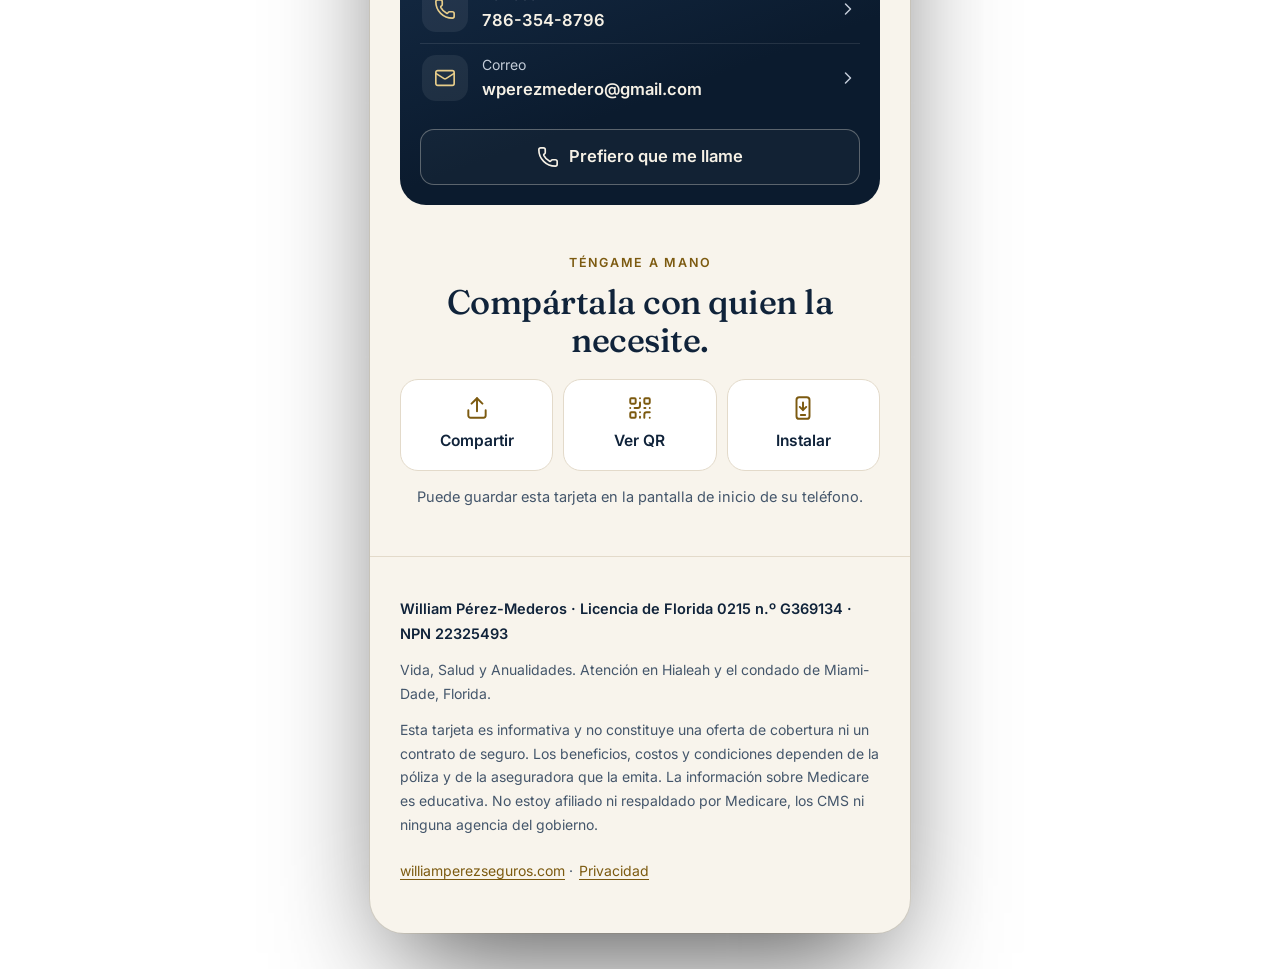
==== commit 199d019d: "Tarjeta v3: corrige el giro en iPhone y evita que Safari convierta el teléfono en enlace" ====
--- a/tarjeta/index.html
+++ b/tarjeta/index.html
@@ -8,6 +8,7 @@
 <link rel="canonical" href="https://williamperezseguros.com/tarjeta/">
 <meta name="theme-color" content="#0B1B2E">
 <meta name="color-scheme" content="light">
+<meta name="format-detection" content="telephone=no">
 
 <meta property="og:type" content="profile">
 <meta property="og:locale" content="es_US">
--- a/tarjeta/app.css
+++ b/tarjeta/app.css
@@ -354,3 +354,7 @@
   body{background:#fff}.dock,.actions,.flip,.keep,.panel-actions,.toast,dialog,.desk-qr{display:none!important}
 }
 @media (max-width:419px){.dock-txt small{display:none}.dock-txt{font-size:15px}}
+
+/* iOS Safari: ocultar la cara no visible a mitad del giro */
+.face{transition:visibility 0s linear .45s}
+.card3d:not(.flipped) .back,.card3d.flipped .front{visibility:hidden}
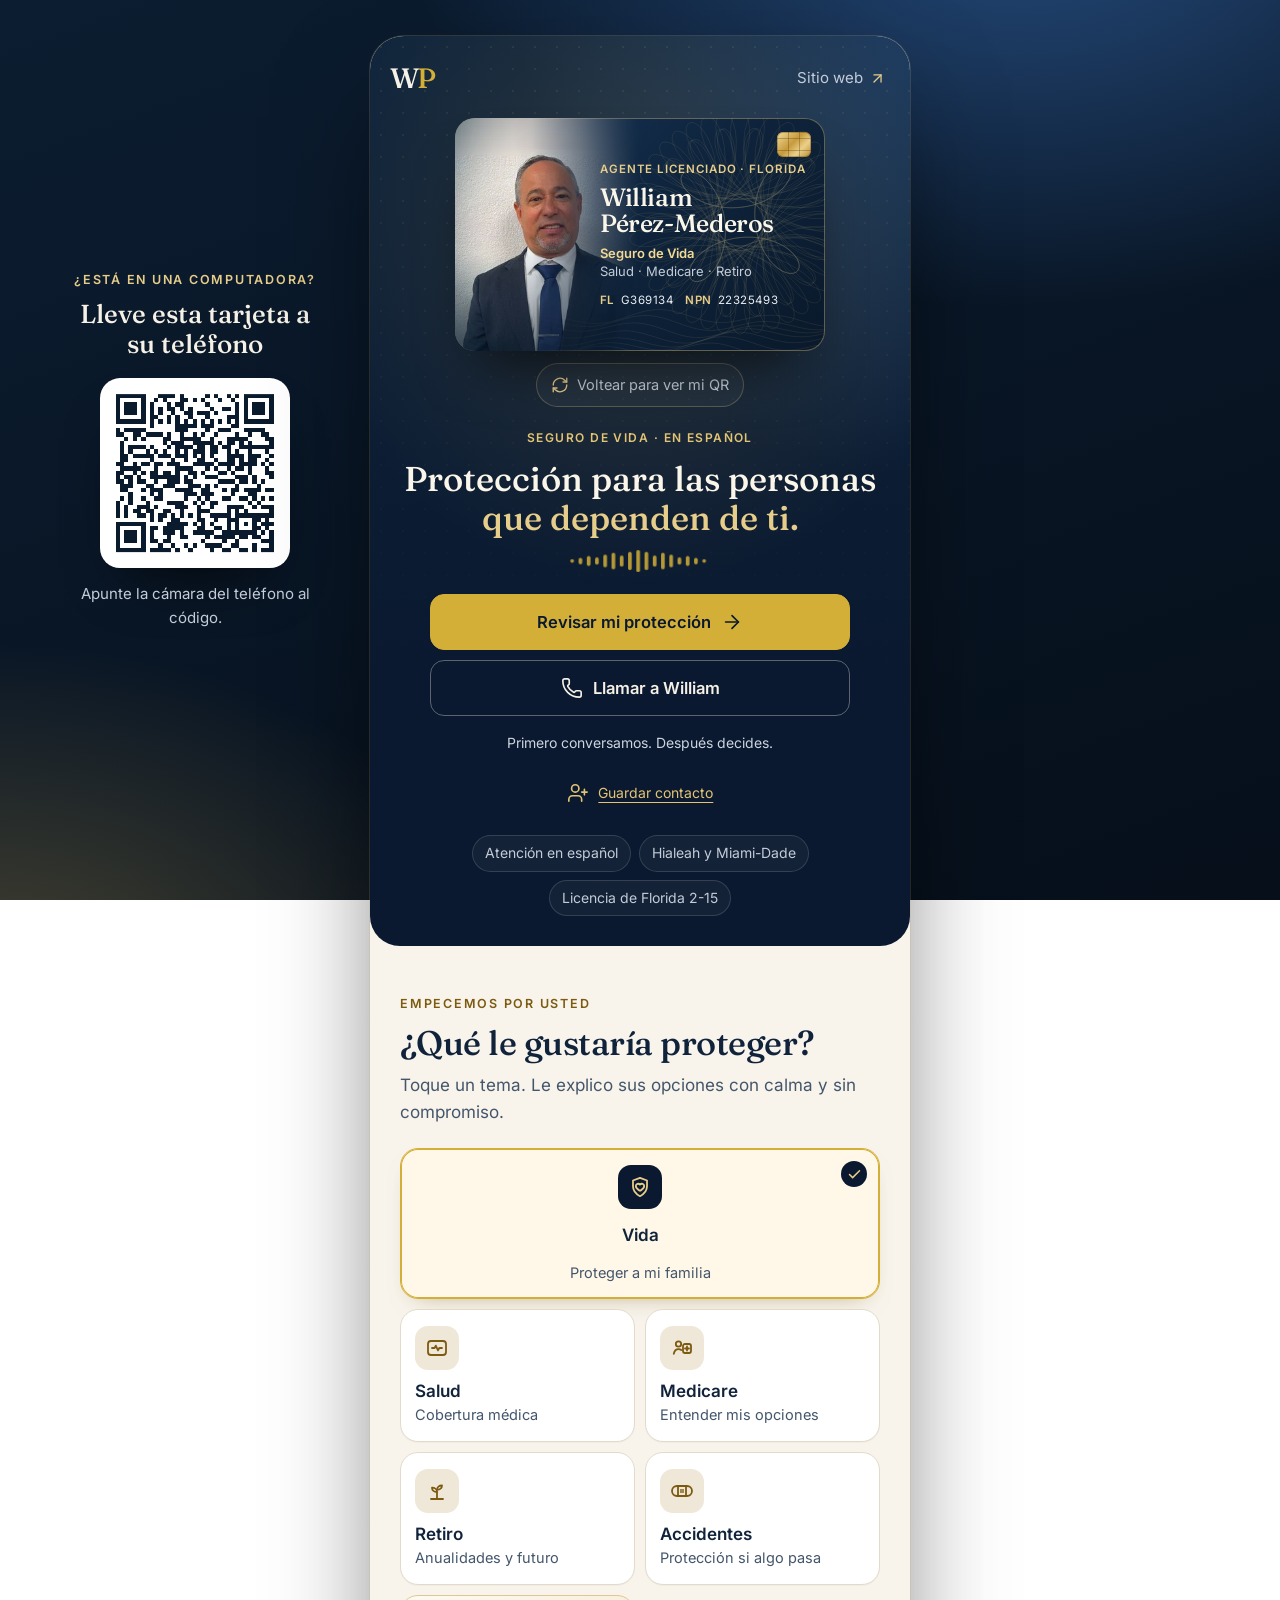
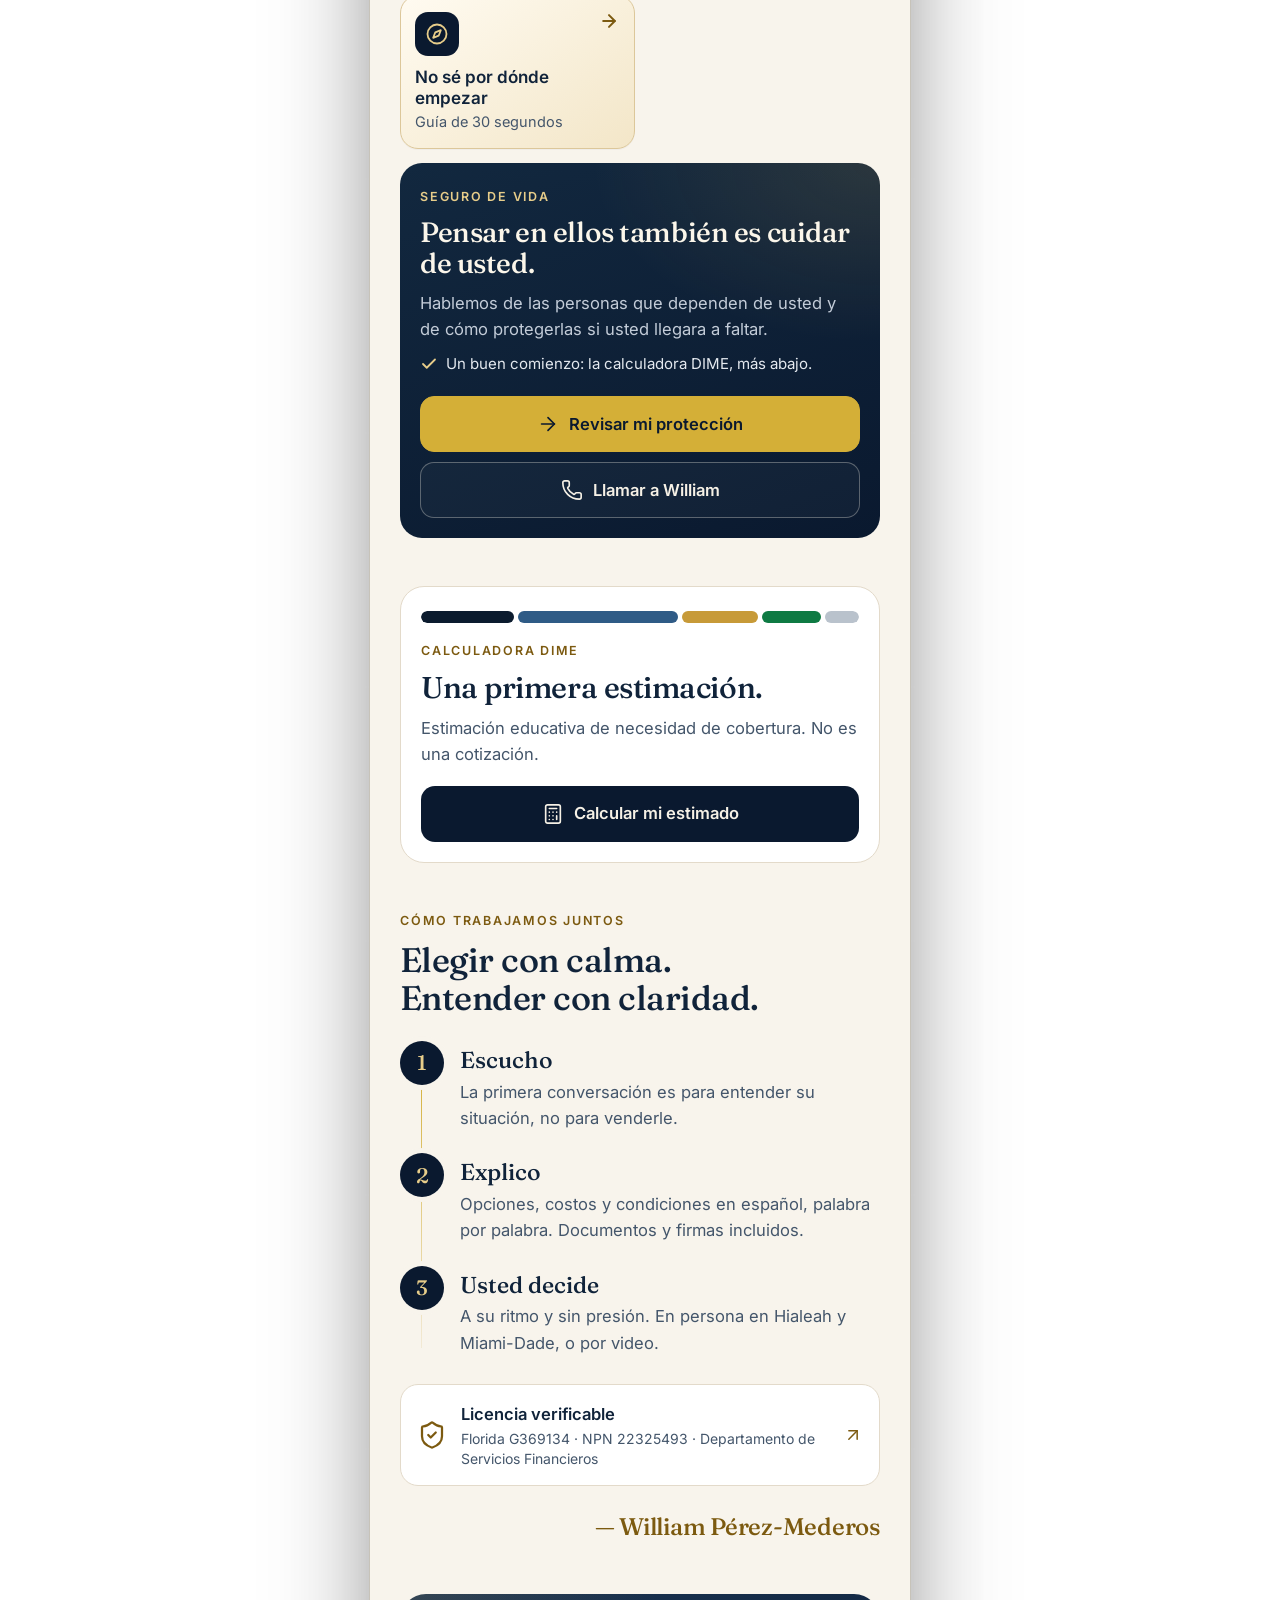
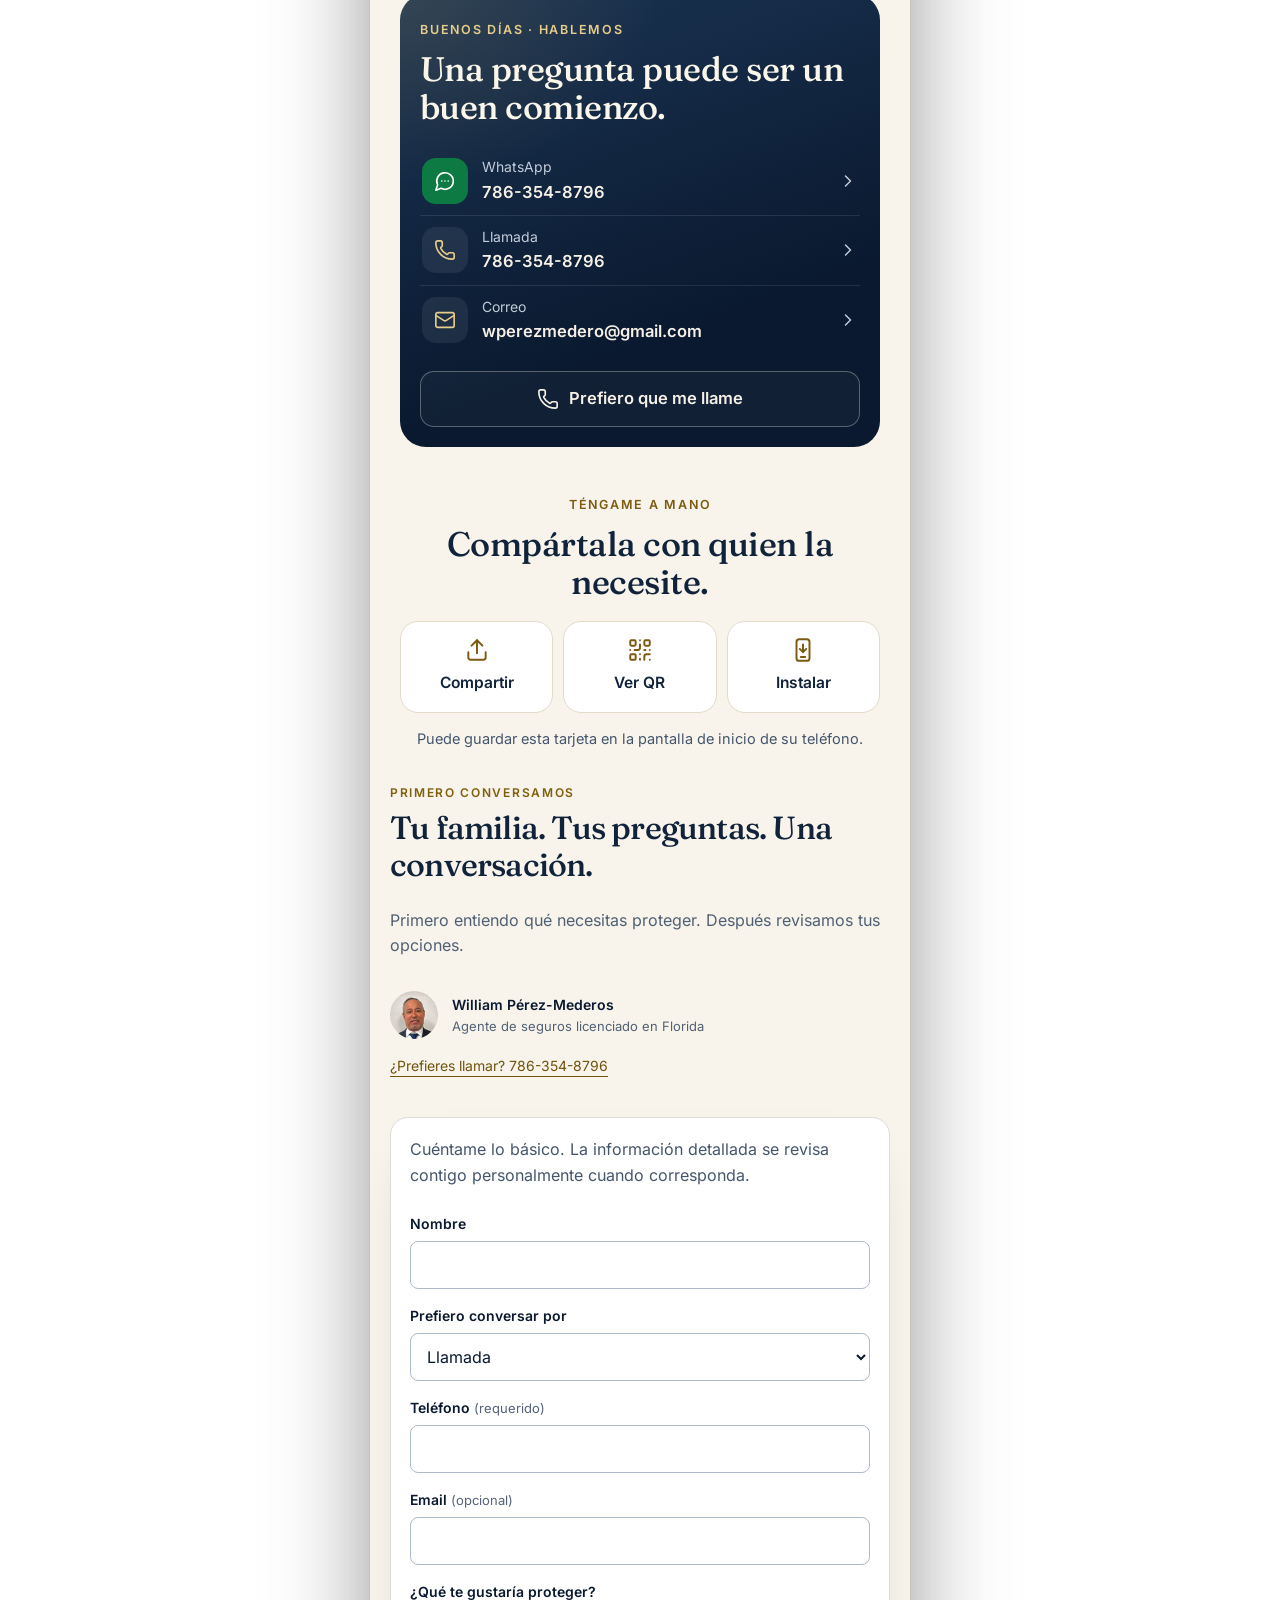
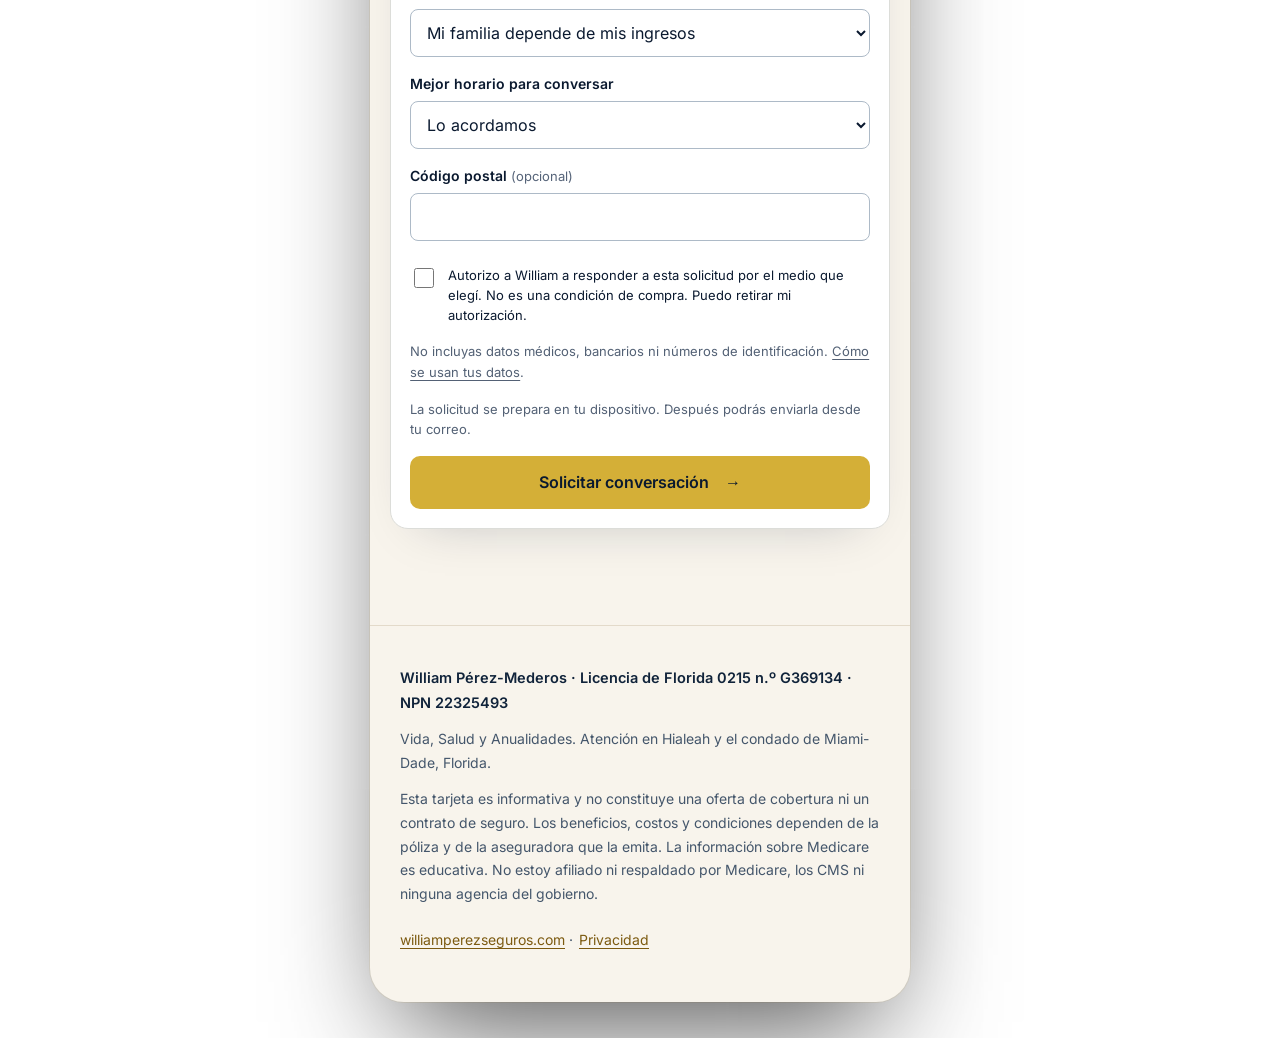
==== commit c7db5136: "feat(card): evolve premium card into a life-first conversation funnel" ====
--- a/tarjeta/index.html
+++ b/tarjeta/index.html
@@ -6,7 +6,7 @@
 <title>William Pérez-Mederos · Agente de seguros en Hialeah</title>
 <meta name="description" content="Agente de seguros licenciado en Florida. Vida, salud, Medicare y anualidades explicados en español. Hialeah y Miami-Dade.">
 <link rel="canonical" href="https://williamperezseguros.com/tarjeta/">
-<meta name="theme-color" content="#0B1B2E">
+<meta name="theme-color" content="#0A192F">
 <meta name="color-scheme" content="light">
 <meta name="format-detection" content="telephone=no">
 
@@ -15,7 +15,7 @@
 <meta property="og:site_name" content="William Pérez Seguros">
 <meta property="og:url" content="https://williamperezseguros.com/tarjeta/">
 <meta property="og:title" content="William Pérez-Mederos · Agente de seguros">
-<meta property="og:description" content="Primero escucho. Después propongo. Vida, salud, Medicare y anualidades en español, en Hialeah y Miami-Dade.">
+<meta property="og:description" content="Protección para las personas que dependen de ti. Orientación en seguros de vida en español, en Florida.">
 <meta property="og:image" content="https://williamperezseguros.com/tarjeta/assets/og-tarjeta.jpg">
 <meta property="og:image:width" content="1200">
 <meta property="og:image:height" content="630">
@@ -36,12 +36,15 @@
 <link rel="preload" href="assets/fraunces-500.woff2" as="font" type="font/woff2" crossorigin>
 <link rel="preload" href="assets/inter-400.woff2" as="font" type="font/woff2" crossorigin>
 <link rel="preload" href="assets/inter-600.woff2" as="font" type="font/woff2" crossorigin>
+<link rel="stylesheet" href="../assets/css/growth.css">
 <link rel="stylesheet" href="app.css">
 <script src="vendor/qrcode.min.js" defer></script>
+<script src="../assets/js/growth-config.js" defer></script>
+<script src="../assets/js/growth.js" defer></script>
 <script src="app.js" defer></script>
 
 <script type="application/ld+json">
-{"@context":"https://schema.org","@type":"InsuranceAgency","name":"William Pérez-Mederos · Agente de Seguros","url":"https://williamperezseguros.com/tarjeta/","image":"https://williamperezseguros.com/tarjeta/assets/og-tarjeta.jpg","telephone":"+1-786-354-8796","email":"wperezmedero@gmail.com","areaServed":{"@type":"AdministrativeArea","name":"Miami-Dade County, Florida"},"address":{"@type":"PostalAddress","addressLocality":"Hialeah","addressRegion":"FL","addressCountry":"US"},"knowsLanguage":["es","en"],"slogan":"Primero escucho. Después propongo."}
+{"@context":"https://schema.org","@type":"InsuranceAgency","name":"William Pérez-Mederos · Agente de Seguros","url":"https://williamperezseguros.com/tarjeta/","image":"https://williamperezseguros.com/tarjeta/assets/og-tarjeta.jpg","telephone":"+1-786-354-8796","email":"wperezmedero@gmail.com","areaServed":{"@type":"AdministrativeArea","name":"Miami-Dade County, Florida"},"address":{"@type":"PostalAddress","addressLocality":"Hialeah","addressRegion":"FL","addressCountry":"US"},"knowsLanguage":["es"],"slogan":"Primero escucho. Después propongo."}
 </script>
 </head>
 <body>
@@ -91,7 +94,7 @@
 <header class="hero" id="hero">
   <div class="hero-top">
     <span class="mono" aria-hidden="true">W<span>P</span></span>
-    <a class="site-link" href="https://williamperezseguros.com">Sitio web <svg class="i" aria-hidden="true"><use href="#i-arrow"/></svg></a>
+    <a class="site-link" href="../">Sitio web <svg class="i" aria-hidden="true"><use href="#i-arrow"/></svg></a>
   </div>
 
   <div class="card-stage">
@@ -101,9 +104,9 @@
         <div class="front-photo"><img src="assets/foto.webp" srcset="assets/foto-360.webp 360w, assets/foto.webp 720w" sizes="200px" width="720" height="900" alt="William Pérez-Mederos" fetchpriority="high"></div>
         <div class="front-body">
           <span class="chip-foil" aria-hidden="true"></span>
-          <p class="front-kicker">Agente de seguros</p>
+          <p class="front-kicker">Agente licenciado · Florida</p>
           <h1 class="front-name">William <span>Pérez-Mederos</span></h1>
-          <p class="front-lines">Vida · Salud · Medicare<br>Anualidades</p>
+          <p class="front-lines"><strong>Seguro de Vida</strong><br>Salud · Medicare · Retiro</p>
           <p class="front-lic"><span>FL</span> G369134 <span>NPN</span> 22325493</p>
         </div>
       </div>
@@ -120,23 +123,22 @@
     <button class="flip" id="flip" aria-pressed="false" aria-controls="card3d"><svg class="i" aria-hidden="true"><use href="#i-flip"/></svg><span id="flipLabel">Voltear para ver mi QR</span></button>
   </div>
 
-  <div class="motto">
-    <p>Primero escucho.<br><em>Después propongo.</em></p>
+  <div class="motto growth-card-motto">
+    <p class="eyebrow">Seguro de Vida · En español</p>
+    <p>Protección para las personas<br><em>que dependen de ti.</em></p>
     <svg class="wave" viewBox="0 0 160 24" aria-hidden="true"><g id="waveBars"></g></svg>
   </div>
-
   <div class="actions">
-    <a class="btn wa" href="https://wa.me/17863548796" data-wa="context" data-placement="hero"><svg class="i" aria-hidden="true"><use href="#i-wa"/></svg>Escribirme por WhatsApp</a>
-    <div class="two">
-      <a class="btn light" href="tel:+17863548796" data-call="hero"><svg class="i" aria-hidden="true"><use href="#i-phone"/></svg>Llamar</a>
-      <a class="btn ghost" href="william-perez-mederos.vcf" id="guardar"><svg class="i" aria-hidden="true"><use href="#i-userplus"/></svg>Guardar contacto</a>
-    </div>
+    <a class="btn gold" href="#conversacion" data-growth-event="review_protection">Revisar mi protección <svg class="i" aria-hidden="true"><use href="#i-right"/></svg></a>
+    <a class="btn ghost" href="tel:+17863548796" data-call="hero" data-growth-event="talk_william"><svg class="i" aria-hidden="true"><use href="#i-phone"/></svg>Llamar a William</a>
+    <p class="growth-card-micro">Primero conversamos. Después decides.</p>
+    <a class="growth-card-save" href="william-perez-mederos.vcf" id="guardar"><svg class="i" aria-hidden="true"><use href="#i-userplus"/></svg>Guardar contacto</a>
   </div>
 
   <ul class="badges">
     <li>Atención en español</li>
     <li>Hialeah y Miami-Dade</li>
-    <li>En persona o por video</li>
+    <li>Licencia de Florida 2-15</li>
   </ul>
 </header>
 
@@ -163,8 +165,8 @@
       <p class="panel-note" id="pNote"><svg class="i" aria-hidden="true"><use href="#i-check"/></svg><span>La primera conversación no cuesta nada.</span></p>
     </div>
     <div class="panel-actions">
-      <a class="btn wa" id="pWa" href="https://wa.me/17863548796" data-wa="context" data-placement="panel"><svg class="i" aria-hidden="true"><use href="#i-wa"/></svg><span id="pWaLabel">Escribirme por WhatsApp</span></a>
-      <button class="btn ghost-light" data-callback><svg class="i" aria-hidden="true"><use href="#i-phone"/></svg>Prefiero que me llame</button>
+      <a class="btn gold" id="pWa" href="#conversacion" data-growth-event="review_protection"><svg class="i" aria-hidden="true"><use href="#i-right"/></svg><span id="pWaLabel">Revisar mi protección</span></a>
+      <a class="btn ghost-light" href="tel:+17863548796"><svg class="i" aria-hidden="true"><use href="#i-phone"/></svg>Llamar a William</a>
     </div>
   </div>
 </section>
@@ -175,8 +177,8 @@
       <span style="--w:22%"></span><span style="--w:38%"></span><span style="--w:18%"></span><span style="--w:14%"></span><span style="--w:8%"></span>
     </div>
     <p class="eyebrow">Calculadora DIME</p>
-    <h2 id="dimeTitle">Pongámosle números a su tranquilidad.</h2>
-    <p>En un minuto, una estimación educativa de cuánta protección de vida podría necesitar su familia.</p>
+    <h2 id="dimeTitle">Una primera estimación.</h2>
+    <p>Estimación educativa de necesidad de cobertura. No es una cotización.</p>
     <button class="btn navy" id="openCalc"><svg class="i" aria-hidden="true"><use href="#i-calc"/></svg>Calcular mi estimado</button>
   </div>
 </section>
@@ -221,16 +223,32 @@
   <p class="pwa-status" id="pwaStatus">Puede guardar esta tarjeta en la pantalla de inicio de su teléfono.</p>
   <button class="text-btn" id="nfc" hidden><svg class="i" aria-hidden="true"><use href="#i-nfc"/></svg>Grabar tarjeta NFC</button>
 </section>
+<section class="sec growth-contact" id="conversacion" aria-labelledby="card-contact-title"><div class="growth-card-contact"><div class="growth-contact-copy"><p class="eyebrow">Primero conversamos</p><h2 id="card-contact-title">Tu familia. Tus preguntas. Una conversación.</h2><p>Primero entiendo qué necesitas proteger. Después revisamos tus opciones.</p><div class="growth-agent"><img src="assets/avatar-96.webp" width="48" height="48" alt=""><p><b>William Pérez-Mederos</b><span>Agente de seguros licenciado en Florida</span></p></div><a class="growth-text-link" href="tel:+17863548796" data-growth-event="talk_william">¿Prefieres llamar? 786-354-8796</a></div><form class="growth-form" data-lead-form novalidate>
+      <p class="growth-form-intro">Cuéntame lo básico. La información detallada se revisa contigo personalmente cuando corresponda.</p>
+      <div class="growth-fields">
+        <div><label for="card-nombre">Nombre</label><input id="card-nombre" name="nombre" autocomplete="given-name" required maxlength="80"></div>
+        <div><label for="card-preferencia">Prefiero conversar por</label><select id="card-preferencia" name="preferencia"><option value="llamada">Llamada</option><option value="email">Email</option></select></div>
+        <div><label for="card-telefono">Teléfono <span data-phone-hint>(requerido)</span></label><input id="card-telefono" name="telefono" type="tel" autocomplete="tel" inputmode="tel" maxlength="25" required></div>
+        <div><label for="card-email">Email <span data-email-hint>(opcional)</span></label><input id="card-email" name="email" type="email" autocomplete="email" maxlength="150"></div>
+        <div class="growth-wide"><label for="card-interes">¿Qué te gustaría proteger?</label><select id="card-interes" name="interes"><option value="familia">Mi familia depende de mis ingresos</option><option value="deudas">Tengo hipoteca o deudas</option><option value="legado">Quiero dejar protección a mis seres queridos</option><option value="permanente">Me interesa protección permanente</option><option value="estimado">Quiero entender cuánto seguro podría necesitar</option><option value="orientacion">No sé por dónde empezar</option><option value="salud">Quiero orientación sobre Salud</option><option value="medicare">Quiero orientación sobre Medicare</option><option value="retiro">Quiero orientación sobre Retiro / Anualidades</option></select></div>
+        <div><label for="card-horario">Mejor horario para conversar</label><select id="card-horario" name="horario"><option value="por-acordar">Lo acordamos</option><option value="manana">Mañana</option><option value="tarde">Tarde</option><option value="noche">Noche</option></select></div>
+        <div><label for="card-postal">Código postal <span>(opcional)</span></label><input id="card-postal" name="postal" inputmode="numeric" autocomplete="postal-code" maxlength="5" pattern="[0-9]{5}"></div>
+      </div>
+      <label class="growth-consent"><input type="checkbox" name="consentimiento" required><span>Autorizo a William a responder a esta solicitud por el medio que elegí. No es una condición de compra. Puedo retirar mi autorización.</span></label>
+      <p class="growth-privacy">No incluyas datos médicos, bancarios ni números de identificación. <a href="../privacidad.html">Cómo se usan tus datos</a>.</p>
+      <p class="growth-delivery" data-delivery>La solicitud se prepara en tu dispositivo. Después podrás enviarla desde tu correo.</p>
+      <button class="growth-primary" type="submit" disabled>Solicitar conversación <span aria-hidden="true">→</span></button>
+      <p class="growth-status" role="status" aria-live="polite" tabindex="-1" data-form-status></p>
+      <div class="growth-handoff" data-handoff hidden><p>Tu solicitud está preparada; todavía no se ha enviado. Abre tu correo y pulsa Enviar para que William la reciba.</p><a class="growth-primary" data-email-send>Abrir mi correo y enviar</a><p>También puedes llamar al <a href="tel:+17863548796">786-354-8796</a>.</p></div>
+      <noscript><p>Para conversar, llama al <a href="tel:+17863548796">786-354-8796</a> o escribe a <a href="mailto:wperezmedero@gmail.com">wperezmedero@gmail.com</a>.</p></noscript>
+    </form></div></section>
 </main>
 
 <footer class="foot">
   <p class="lic">William Pérez-Mederos · Licencia de Florida 0215 n.º G369134 · NPN 22325493</p>
   <p>Vida, Salud y Anualidades. Atención en Hialeah y el condado de Miami-Dade, Florida.</p>
   <p>Esta tarjeta es informativa y no constituye una oferta de cobertura ni un contrato de seguro. Los beneficios, costos y condiciones dependen de la póliza y de la aseguradora que la emita. La información sobre Medicare es educativa. No estoy afiliado ni respaldado por Medicare, los CMS ni ninguna agencia del gobierno.</p>
-  <!-- AVISO TPMO (activar cuando esté nombrado para ofrecer planes Medicare Advantage o Parte D; complete con los números reales):
-  <p>No ofrecemos todos los planes disponibles en su área. Actualmente representamos [N] organizaciones que ofrecen [N] productos en su área. Consulte Medicare.gov, llame al 1-800-MEDICARE o comuníquese con su programa SHIP local para obtener información sobre todas sus opciones.</p>
-  -->
-  <p class="foot-links"><a href="https://williamperezseguros.com">williamperezseguros.com</a> · <button class="inline-btn" data-open="privacy">Privacidad</button></p>
+  <p class="foot-links"><a href="../">williamperezseguros.com</a> · <button class="inline-btn" data-open="privacy">Privacidad</button></p>
 </footer>
 </div>
 
@@ -238,7 +256,7 @@
   <img src="assets/avatar-96.webp" width="44" height="44" alt="">
   <span class="dock-txt">William<small id="dockContext">Hablemos</small></span>
   <a class="dock-call" href="tel:+17863548796" data-call="dock"><svg class="i" aria-hidden="true"><use href="#i-phone"/></svg><span class="sr">Llamar a William</span></a>
-  <a class="btn wa dock-wa" href="https://wa.me/17863548796" data-wa="context" data-placement="dock"><svg class="i" aria-hidden="true"><use href="#i-wa"/></svg>WhatsApp</a>
+  <a class="btn gold dock-wa" href="#conversacion" data-growth-event="review_protection">Revisar mi protección</a>
 </nav>
 
 <!-- Guía de 30 segundos -->
@@ -283,7 +301,7 @@
         <p class="result-kicker"><svg class="i" aria-hidden="true"><use href="#i-sparkle"/></svg>Temas que conviene conversar</p>
         <ul class="result-list" id="gList"></ul>
         <p class="fine">Es una guía para iniciar la conversación, no una recomendación de productos. No se guarda ninguna respuesta.</p>
-        <a class="btn wa full" id="gWa" href="https://wa.me/17863548796"><svg class="i" aria-hidden="true"><use href="#i-wa"/></svg>Enviar a William por WhatsApp</a>
+        <a class="btn gold full" id="gWa" href="#conversacion" data-growth-event="review_protection">Conversar con William</a>
       </div>
     </div>
     <div class="gnav">
@@ -308,41 +326,15 @@
     </div>
 
     <div class="result">
-      <p class="result-label">Cobertura estimada</p>
+      <p class="result-label">Estimación educativa de necesidad de cobertura</p>
       <p class="result-n" id="cTotal" aria-live="polite">$15,000</p>
       <div class="bar" id="cBar" aria-hidden="true"></div>
       <ul class="legend" id="cLegend"></ul>
     </div>
     <p class="error" id="cError" role="status"></p>
     <p class="fine">Estimado educativo con el método DIME: deudas + 10 años de ingreso + casa + $40,000 por hijo para estudios + $15,000 de gastos finales. No es una cotización ni una oferta de cobertura. La prima real depende de su edad, su salud y la aseguradora.</p>
-    <a class="btn wa full" id="cWa" href="https://wa.me/17863548796"><svg class="i" aria-hidden="true"><use href="#i-wa"/></svg>Revisar este resultado con William</a>
+    <p class="fine">¿Quieres revisar este resultado conmigo?</p><a class="btn gold full" id="cWa" href="#conversacion" data-need-link="estimado" data-growth-event="review_protection">Revisar mi estimado</a>
     <p class="fine" id="voiceNote" hidden>Dictado opcional: su navegador puede procesar la voz mediante su proveedor.</p>
-  </div>
-</dialog>
-
-<!-- Prefiero que me llame -->
-<dialog class="sheet" id="callback" aria-labelledby="cbTitle">
-  <button class="x" data-close><svg class="i" aria-hidden="true"><use href="#i-close"/></svg><span class="sr">Cerrar</span></button>
-  <div class="sheet-in">
-    <p class="eyebrow">Le llamo yo</p>
-    <h2 id="cbTitle">¿Cuándo le queda mejor?</h2>
-    <p class="sheet-lead">Me llega directo a mi teléfono. El mensaje sale desde su WhatsApp o sus mensajes de texto.</p>
-    <form id="cbForm" novalidate>
-      <div class="field"><label for="cbName">Su nombre</label><input id="cbName" name="nombre" autocomplete="name" required minlength="2" maxlength="60" placeholder="¿Cómo le llamo?"></div>
-      <div class="field"><label for="cbTopic">Tema</label>
-        <select id="cbTopic" name="tema"><option value="orientacion">Orientación general</option><option value="vida">Vida</option><option value="salud">Salud</option><option value="medicare">Medicare</option><option value="retiro">Retiro y anualidades</option><option value="accidentes">Accidentes</option></select>
-      </div>
-      <fieldset class="field"><legend>Horario</legend>
-        <div class="seg"><label><input type="radio" name="horario" value="en la mañana" checked><span>Mañana</span></label><label><input type="radio" name="horario" value="en la tarde"><span>Tarde</span></label><label><input type="radio" name="horario" value="a cualquier hora"><span>Cualquiera</span></label></div>
-      </fieldset>
-      <fieldset class="field"><legend>Prefiero</legend>
-        <div class="seg"><label><input type="radio" name="medio" value="una llamada" checked><span>Llamada</span></label><label><input type="radio" name="medio" value="un mensaje de WhatsApp"><span>WhatsApp</span></label></div>
-      </fieldset>
-      <p class="error" id="cbError" role="status"></p>
-      <p class="fine">No incluya información médica, números de Medicare ni datos financieros.</p>
-      <button class="btn wa full" type="submit" value="wa"><svg class="i" aria-hidden="true"><use href="#i-wa"/></svg>Enviar por WhatsApp</button>
-      <button class="btn outline full" type="submit" value="sms"><svg class="i" aria-hidden="true"><use href="#i-message"/></svg>Enviar por mensaje de texto</button>
-    </form>
   </div>
 </dialog>
 
@@ -366,9 +358,9 @@
   <div class="sheet-in prose">
     <p class="eyebrow">Privacidad</p>
     <h2 id="privacyTitle">Sus datos, con claridad.</h2>
-    <p>Esta tarjeta no tiene formularios que guarden datos. Cuando pide que le llame o usa la guía, el mensaje se prepara en su teléfono y usted decide enviarlo por WhatsApp o mensaje de texto.</p>
-    <p>La calculadora y la guía funcionan en su dispositivo y no guardan sus respuestas. Al enviar el resultado por WhatsApp solo se comparte lo que aparece en el mensaje.</p>
-    <p>Si llega por un código QR o un enlace de campaña, la tarjeta recuerda esa etiqueta durante 30 minutos en esta pestaña y la añade como referencia breve al mensaje. Si la medición de visitas está activada, se usa Cloudflare Web Analytics, que no usa cookies ni guarda datos personales.</p>
+    <p>El formulario solicita solo datos básicos para responder a su consulta. No guarda esos datos en el navegador. Si no está habilitada la recepción directa, prepara un correo y usted decide enviarlo. <a href="../privacidad.html">Consulte la política de privacidad</a>.</p>
+    <p>La calculadora y la guía funcionan en su dispositivo y no guardan sus respuestas. Las cifras no se envían con el formulario ni se incluyen en la medición de interacciones.</p>
+    <p>Si llega por un código QR o un enlace de campaña, la tarjeta recuerda esa etiqueta durante 30 minutos en esta pestaña y la añade como referencia breve al mensaje. Si la medición de visitas está activada, se usa Cloudflare Web Analytics, según su política de privacidad.</p>
     <p>WhatsApp, su proveedor de mensajes, su correo y el dictado por voz tienen sus propias políticas de privacidad. Para cualquier consulta sobre sus datos, escriba a wperezmedero@gmail.com.</p>
   </div>
 </dialog>
--- a/assets/css/growth.css
+++ b/assets/css/growth.css
@@ -0,0 +1,47 @@
+/* Growth v1: additive layer over the existing navy / gold site. */
+@font-face{font-family:Fraunces;src:url(../../tarjeta/assets/fraunces-500.woff2) format('woff2');font-weight:500 600;font-display:swap}
+@font-face{font-family:Inter;src:url(../../tarjeta/assets/inter-400.woff2) format('woff2');font-weight:400;font-display:swap}
+@font-face{font-family:Inter;src:url(../../tarjeta/assets/inter-600.woff2) format('woff2');font-weight:500 800;font-display:swap}
+:root{--growth-navy:#0A192F;--growth-gold:#D4AF37;--growth-paper:#FAF8F3}
+body{font-family:Inter,system-ui,sans-serif}
+[hidden]{display:none!important}
+.growth-skip:focus{clip:auto;width:auto;height:auto;position:fixed;top:12px;left:12px;background:#D4AF37;color:#0A192F;padding:12px;z-index:200}
+.header .nav{gap:1.15rem}.header .brand{font-size:1rem}.brand small{font-size:.65rem}.nav a{font-size:.875rem;min-height:44px;display:flex;align-items:center}
+.header__cta{white-space:nowrap}.drawer{visibility:hidden}.drawer.is-open{visibility:visible}.burger{position:relative;z-index:75;flex:none}
+.pag-inicio .hero{min-height:auto;padding:10rem 0 5.5rem}
+.pag-inicio .hero__grid{grid-template-columns:1.2fr .85fr;gap:clamp(2rem,6vw,6rem);align-items:center}
+.growth-hero-copy .eyebrow{font:600 .75rem/1.6 Inter,sans-serif;letter-spacing:.1em;max-width:43ch}
+.growth-hero-copy .eyebrow:before{display:none}
+.growth-hero-copy .hero-h1{font:500 clamp(2.8rem,5.2vw,4.6rem)/1.04 Fraunces,Georgia,serif;max-width:12ch;letter-spacing:-.045em}
+.growth-hero-copy .hero-h1 em{color:#E2C474;font-weight:500;font-style:normal}
+.growth-hero-copy .hero__sub{font-size:1.0625rem;line-height:1.75;color:#C7D0DD;max-width:48ch;min-height:0;margin:1.65rem 0 0}
+.growth-signature{margin:1.6rem 0;display:grid;gap:.25rem;font-size:1rem}.growth-signature span{font-size:.8125rem;color:#B8C4D6}
+.growth-hero-copy .hero__actions{gap:.75rem;margin-top:1.5rem;flex-wrap:wrap}.growth-hero-copy .hero__trust{color:#D9D6CA;font-size:.875rem;margin-top:1rem}
+.pag-inicio .hero__photo{max-width:420px;width:100%;justify-self:end;transform:none;opacity:1}.hero__photo .fig{border-radius:180px 180px 30px 30px;max-height:500px;border:1px solid #D4AF3740}
+.hero__photo .hero__chip{background:#10233A;border:1px solid #D4AF3740;backdrop-filter:none}.hero__chip span{color:#C4CEDC}
+.growth-section-head{display:flex;justify-content:space-between;align-items:end;gap:2rem;margin-bottom:2.25rem}.growth-section-head h2,.growth-life h2,.growth-method h2,.growth-contact h2{font:500 clamp(2rem,3.2vw,3rem)/1.15 Fraunces,Georgia,serif;letter-spacing:-.025em}
+.growth-section-head>p{color:#516174;line-height:1.6}.growth-needs{background:var(--growth-paper);color:var(--growth-navy);padding-block:4.5rem}.growth-needs .eyebrow{color:#80600D;font:600 .75rem Inter,sans-serif}
+.growth-choices{display:grid;grid-template-columns:repeat(3,minmax(0,1fr));gap:.875rem}.growth-choices button{display:flex;align-items:center;justify-content:space-between;gap:1rem;min-height:90px;padding:1.25rem;text-align:left;background:#fff;border:1px solid #D8D9D8;border-radius:12px;color:#20324A;font-size:1rem;line-height:1.5;transition:transform .2s,border-color .2s,background .2s}
+.growth-choices button>span:last-child{color:#80600D;flex:none}.growth-choices button:hover{border-color:#A18643;transform:translateY(-2px)}.growth-choices button[aria-pressed=true]{background:#10243E;color:#fff;border-color:#10243E}.growth-choices button[aria-pressed=true]>span:last-child{color:#E2C474}
+.growth-response{margin-top:1rem;display:flex;align-items:center;justify-content:space-between;gap:1.5rem;padding:1.5rem;background:#EEE9DD;border-radius:12px}.growth-response p{max-width:65ch;font-size:1rem}
+.growth-primary{display:inline-flex;justify-content:center;align-items:center;gap:1rem;min-height:50px;padding:.95rem 1.35rem;background:#D4AF37;color:#0A192F;border:0;border-radius:10px;font:600 1rem/1.4 Inter,sans-serif;text-decoration:none;cursor:pointer;transition:background .2s,transform .2s}.growth-primary:hover{background:#E3C66D;transform:translateY(-1px)}.growth-primary:disabled{opacity:.65;cursor:wait}.growth-primary:focus-visible{outline:3px solid #14788D;outline-offset:4px}
+.growth-text-link{display:inline-block;padding:1rem 0;color:#E2C474;text-decoration:underline;text-underline-offset:5px;font-size:1rem}
+.growth-life{padding-block:5.5rem}.growth-life-grid{display:grid;grid-template-columns:1fr 1.1fr;gap:2rem 5rem}.growth-life h2{max-width:18ch}.growth-life h2 em{color:#E2C474;font-style:normal}.growth-life-topics{display:grid;grid-template-columns:1fr 1fr;gap:1.5rem 2rem}.growth-life-topics article{border-top:1px solid #ffffff26;padding-top:1rem}.growth-life-topics h3{font:500 1.25rem Fraunces,serif;margin-bottom:.55rem}.growth-life-topics p{font-size:1rem;color:#B8C6D8;line-height:1.65}.growth-life-note{grid-column:1/-1;font-size:.875rem;color:#B8C6D8;border-top:1px solid #ffffff20;padding-top:1rem}
+#pilares{background:#10233A}#pilares .title{max-width:25ch}.pillar--vida{--acc:#E0BF65;--glow:rgba(212,175,55,.12)}.growth-method{margin-top:5rem}.growth-method ol{list-style:none;padding:0;margin:2.5rem 0 0;display:grid;grid-template-columns:repeat(5,1fr);gap:1.5rem}.growth-method li{border-top:1px solid #D4AF3760;padding-top:1.2rem}.growth-method li>span{color:#E2C474;font-size:.875rem}.growth-method h3{font:500 1.5rem Fraunces,serif;margin:.7rem 0}.growth-method p{font-size:1rem;color:#BCC9DA}
+.growth-contact{background:var(--growth-paper);color:#0A192F;padding-block:5rem;scroll-margin-top:85px}.growth-contact-grid{display:grid;grid-template-columns:.8fr 1.2fr;gap:clamp(2rem,6vw,6rem);align-items:start}.growth-contact .eyebrow{color:#80600D;font:600 .75rem Inter,sans-serif}.growth-contact-copy>p:not(.eyebrow){color:#506074;max-width:32ch;margin-top:1.5rem}.growth-agent{display:flex;gap:.85rem;align-items:center;margin-top:2rem}.growth-agent img{border-radius:50%;object-fit:cover;flex:none}.growth-agent p{font-size:.875rem;line-height:1.55}.growth-agent span{display:block;font-size:.8125rem;color:#516174}.growth-contact .growth-text-link{color:#70530C;font-size:.875rem}
+.growth-form{padding:2rem;background:#fff;border:1px solid #DCDDD9;border-radius:18px;box-shadow:0 20px 50px -30px #0A192F40;color:#0A192F;font:400 1rem/1.6 Inter,sans-serif}.growth-form-intro{margin:0 0 1.5rem;font-size:1rem;color:#45566B}.growth-fields{display:grid;grid-template-columns:1fr 1fr;gap:1rem}.growth-wide{grid-column:1/-1}.growth-fields label{display:block;font-size:.875rem;font-weight:600;margin:0 0 .35rem}.growth-fields label span{font-weight:400;color:#566479;font-size:.8125rem}.growth-fields input,.growth-fields select{width:100%;max-width:100%;min-width:0;padding:.7rem .75rem;min-height:48px;border:1px solid #ADBAC7;border-radius:8px;background:#fff;color:#0A192F;font:400 1rem Inter,sans-serif;box-shadow:none;color-scheme:light}.growth-fields>div{min-width:0}.growth-fields input:focus,.growth-fields select:focus{outline:2px solid #80600D;outline-offset:2px}.growth-form [aria-invalid=true]{border-color:#AF3030}.growth-consent{display:flex;gap:.7rem;align-items:start;font-size:.8125rem;line-height:1.55;margin-top:1.5rem}.growth-consent input{appearance:auto;accent-color:#0A192F;width:20px;height:20px;flex:none;margin-top:3px}.growth-privacy,.growth-delivery{font-size:.8125rem;color:#536175;margin:1rem 0}.growth-form a:not(.growth-primary){text-decoration:underline;text-underline-offset:3px}.growth-form>.growth-primary{width:100%}.growth-status{font-size:.9375rem;margin-top:1rem;font-weight:600;overflow-wrap:anywhere}.growth-status:empty{display:none}.growth-handoff{padding:1rem;margin-top:1rem;background:#F4F0E6;border-radius:10px;font-size:.9375rem}.growth-handoff .growth-primary{margin:1rem 0}.growth-form noscript{display:block;margin-top:1rem}
+.growth-agenda{padding-block:1.5rem;font-size:1rem}.growth-agenda a{text-decoration:underline}.growth-calc-next{padding:1.4rem 0;display:grid;gap:1rem}.growth-calculator-label{font-weight:600;margin-top:1rem}.growth-legal{max-width:780px;margin:auto;padding:8rem 1.5rem 4rem}.growth-legal h1{font:500 2.5rem Fraunces,serif}.growth-legal h2{margin:2rem 0 .5rem;font:500 1.5rem Fraunces,serif}.growth-legal a{text-decoration:underline}
+@media(max-width:1100px){.header .nav{gap:.8rem}.header .header__cta{font-size:.8rem;padding:.7rem .9rem}.growth-method ol{gap:1rem}}
+@media(max-width:900px){.growth-choices{grid-template-columns:1fr 1fr}.growth-life-grid{grid-template-columns:1fr}.growth-life h2{max-width:28ch}.growth-contact-grid{grid-template-columns:1fr}.growth-contact-copy h2 br{display:none}.growth-contact-copy>p:not(.eyebrow){max-width:50ch}.growth-method ol{grid-template-columns:repeat(3,1fr)}.growth-section-head{align-items:start;flex-direction:column;gap:1rem}}
+@media(max-width:760px){.pag-inicio .hero{padding:7.5rem 0 3rem}.pag-inicio .hero__grid{display:flex;flex-direction:column;gap:2rem}.growth-hero-copy .hero-h1{font-size:clamp(2.6rem,9.5vw,4rem);max-width:14ch}.growth-hero-copy .hero__sub{font-size:1rem;margin-top:1.2rem}.growth-hero-copy .hero__actions{display:grid;grid-template-columns:1fr;gap:.65rem}.growth-hero-copy .hero__actions .btn{min-height:50px;padding:.8rem}.growth-signature{margin:1rem 0}.growth-signature span{font-size:.8125rem}.growth-hero-copy .hero__trust{margin-top:.7rem}.pag-inicio .hero__photo{max-width:320px;align-self:center}.hero__photo .fig{max-height:300px}.hero__photo .fig img{object-position:center 30%}.growth-needs,.growth-life,.growth-contact{padding-block:3.5rem}.growth-response{flex-direction:column;align-items:stretch}.growth-method ol{grid-template-columns:1fr 1fr}.growth-fields{gap:1rem .75rem}.growth-form{padding:1.35rem}.growth-contact-copy h2{max-width:18ch}.growth-contact-copy h2 br{display:block}}
+@media(max-width:480px){.growth-choices{grid-template-columns:1fr}.growth-choices button{min-height:65px;padding:1rem}.growth-life-topics{grid-template-columns:1fr}.growth-method ol{grid-template-columns:1fr}.growth-method li{display:grid;grid-template-columns:2.25rem 1fr;gap:.4rem}.growth-method h3{margin:0}.growth-method p{grid-column:2}.growth-fields{grid-template-columns:1fr}.growth-wide{grid-column:auto}.growth-form{padding:1.2rem}.growth-signature b{font-size:1rem}}
+@media(prefers-reduced-motion:reduce){html{scroll-behavior:auto!important}*,*::before,*::after{animation:none!important;transition:none!important;scroll-behavior:auto!important}.state__beacon-wrap{display:none}.reveal,.story-reveal{opacity:1!important;transform:none!important}}
+
+/* Contrast corrections in inherited secondary text. */
+.footer__grid>div>p,.footer__legal{color:#A7B5C8}.case__label{color:#765810}
+.fab--wa{background:#10233A!important;border:1px solid #8793A5;box-shadow:none!important;width:46px;height:46px}
+.ci-btn--growth{background:#D4AF37;color:#0A192F}
+@media(max-width:760px){.pag-inicio .hero__grid{gap:1rem}.pag-inicio .hero__photo{margin-bottom:.75rem}.pag-inicio .hero__photo .fig--portrait{width:76px;height:76px;border-radius:50%;border:1px solid #D4AF3780}.pag-inicio .hero__photo .hero__chip{background:transparent;border:0}.hero__photo .hero__chip b{font-size:1rem}}
+
+.arq__cita>span:last-child{flex:1;min-width:0}
+@media(max-width:760px){.growth-hero-copy .eyebrow{display:block;font-size:.6875rem;margin-bottom:.8rem}.growth-hero-copy .hero__trust{padding-right:0}}
--- a/tarjeta/app.css
+++ b/tarjeta/app.css
@@ -4,10 +4,10 @@
 @font-face{font-family:Inter;src:url(assets/inter-600.woff2) format("woff2");font-weight:600;font-display:swap}
 
 :root{
-  --navy:#0B1B2E;--navy-2:#12283F;--navy-3:#1B3554;
+  --navy:#0A192F;--navy-2:#12283F;--navy-3:#1B3554;
   --ivory:#F8F4EC;--paper:#FFFFFF;--sand:#EFE7D8;--cream:#FFF8E8;--line:#E3DACA;
   --ink:#10233A;--ink-2:#44566B;
-  --gold:#D2AE55;--gold-2:#E7CD8A;--gold-ink:#7C5A10;
+  --gold:#D4AF37;--gold-2:#E7CD8A;--gold-ink:#7C5A10;
   --on-navy:#F6F1E6;--on-navy-2:#C3CCD8;
   --wa:#0E7A43;--wa-hover:#0B6437;
   --serif:Fraunces,Georgia,"Times New Roman",serif;
@@ -70,10 +70,12 @@
 .site-link .i{width:17px;height:17px;color:var(--gold-2)}
 
 /* Tarjeta 3D */
-.card-stage{width:min(100%,370px);margin:12px auto 0;perspective:1500px}
-.card3d{position:relative;aspect-ratio:340/214;transform-style:preserve-3d;transition:transform .9s var(--ease)}
-.card3d.flipped{transform:rotateY(180deg)}
-.face{position:absolute;inset:0;border-radius:20px;overflow:hidden;-webkit-backface-visibility:hidden;backface-visibility:hidden;text-align:left;
+.card-stage{width:min(100%,370px);margin:12px auto 0;perspective:1000px}
+.card3d{position:relative;aspect-ratio:340/214;transform:rotateY(0deg);transition:transform .34s cubic-bezier(.55,.06,.68,.19)}
+.card3d.fold{transform:rotateY(90deg)}
+.card3d.unfold{transform:rotateY(-90deg);transition:none}
+.card3d.opening{transition:transform .4s cubic-bezier(.22,.61,.36,1)}
+.face{position:absolute;inset:0;border-radius:20px;overflow:hidden;text-align:left;
   box-shadow:0 34px 60px -26px rgba(0,0,0,.75),0 0 0 1px rgba(231,205,138,.38) inset}
 .front{display:grid;grid-template-columns:37% 1fr;background:linear-gradient(135deg,#17365A 0%,#0E233B 52%,#0A192B 100%)}
 .front::after{content:"";position:absolute;inset:0;pointer-events:none;border-radius:inherit;
@@ -81,8 +83,8 @@
 @keyframes sheen{to{background-position:-60% 0}}
 .guilloche{position:absolute;inset:0;width:100%;height:100%;z-index:0;opacity:.55;pointer-events:none}
 .guilloche path{fill:none;stroke:rgba(231,205,138,.28);stroke-width:.55}
-.front-photo{position:absolute;z-index:1;inset:0 auto 0 0;width:52%}
-.front-photo img{width:100%;height:100%;object-fit:cover;object-position:50% 10%;transform:scale(1.22);transform-origin:50% 6%}
+.front-photo{position:absolute;z-index:1;inset:0 auto 0 0;width:52%;overflow:hidden}
+.front-photo img{width:122%;max-width:none;height:122%;margin:-1.3% 0 0 -11%;object-fit:cover;object-position:50% 10%}
 .front-photo{-webkit-mask-image:linear-gradient(90deg,#000 40%,rgba(0,0,0,.6) 66%,transparent 96%);mask-image:linear-gradient(90deg,#000 40%,rgba(0,0,0,.6) 66%,transparent 96%)}
 .front-photo::after{content:"";position:absolute;inset:0;background:linear-gradient(0deg,rgba(10,25,43,.55),transparent 42%),linear-gradient(90deg,transparent 30%,rgba(14,35,59,.5) 100%)}
 .front-body{grid-column:2;position:relative;z-index:2;display:flex;flex-direction:column;justify-content:center;padding:14px 16px 14px 8px;min-width:0}
@@ -97,7 +99,7 @@
 .front-lic{margin-top:10px;font-size:clamp(10px,3vw,11.5px);letter-spacing:.05em;color:#E9EDF2;font-variant-numeric:tabular-nums;white-space:nowrap}
 .front-lic span{color:var(--gold-2);font-weight:600;margin-right:2px}
 .front-lic span+span{margin-left:8px}
-.back{transform:rotateY(180deg);display:grid;grid-template-columns:auto 1fr;align-items:center;gap:14px;padding:16px;color:var(--ink);
+.back{display:grid;grid-template-columns:auto 1fr;align-items:center;gap:14px;padding:16px;color:var(--ink);
   background:radial-gradient(120% 90% at 0% 0%,#FFFBF1,#EFE3C8)}
 .back .guilloche path{stroke:rgba(124,90,16,.22)}
 .back-qr{position:relative;z-index:1;background:#fff;border-radius:12px;padding:9px;box-shadow:0 0 0 1px rgba(124,90,16,.25)}
@@ -356,5 +358,21 @@
 @media (max-width:419px){.dock-txt small{display:none}.dock-txt{font-size:15px}}
 
 /* iOS Safari: ocultar la cara no visible a mitad del giro */
-.face{transition:visibility 0s linear .45s}
 .card3d:not(.flipped) .back,.card3d.flipped .front{visibility:hidden}
+
+/* Growth v1: same card, clearer life-first contact path. */
+.btn.gold{background:var(--gold);color:#0A192F;border:1px solid var(--gold)}
+.btn.gold:hover{background:#E3C66D;border-color:#E3C66D}
+.growth-card-motto .eyebrow{font:600 .75rem/1.5 Inter,sans-serif;color:#E2C474;letter-spacing:.12em;margin-bottom:.75rem}
+.growth-card-motto>p:not(.eyebrow){font-size:clamp(1.7rem,5.4vw,2.15rem);line-height:1.15}
+.growth-card-micro{font-size:.875rem;color:#CDD4DF;text-align:center;margin:.4rem 0}
+.growth-card-save{display:flex;justify-content:center;align-items:center;gap:.6rem;min-height:44px;color:#E2C474;font-size:.875rem;text-underline-offset:4px}
+#conversacion.growth-contact{padding:2.2rem 20px 3rem;background:var(--ivory);scroll-margin-top:20px}
+.growth-card-contact .growth-contact-copy{margin-bottom:1.5rem}.growth-card-contact .growth-contact-copy h2{font-size:2rem}
+.growth-card-contact .growth-contact-copy h2 br{display:none}.growth-card-contact .growth-form{padding:1.2rem}
+.growth-card-contact .growth-fields{grid-template-columns:1fr}.growth-card-contact .growth-wide{grid-column:auto}
+.growth-card-contact .growth-contact-copy>p:not(.eyebrow){max-width:none}
+.dock .dock-wa{padding:.75rem .85rem;font-size:.875rem}.dock .dock-txt{flex:1}
+.front-lines strong{color:#F3D995;font-weight:600}.front-kicker{letter-spacing:.08em}
+.tile[data-service=vida]{grid-column:1/-1;display:flex;align-items:center;gap:1rem;text-align:left}.tile[data-service=vida] .tile-ic{margin:0}.tile[data-service=vida] small{margin:0}.tile[data-service=vida] .tick{margin-left:auto}
+@media(max-width:360px){.dock-txt{display:none}.dock .dock-wa{flex:1}.growth-card-motto>p:not(.eyebrow){font-size:1.6rem}}
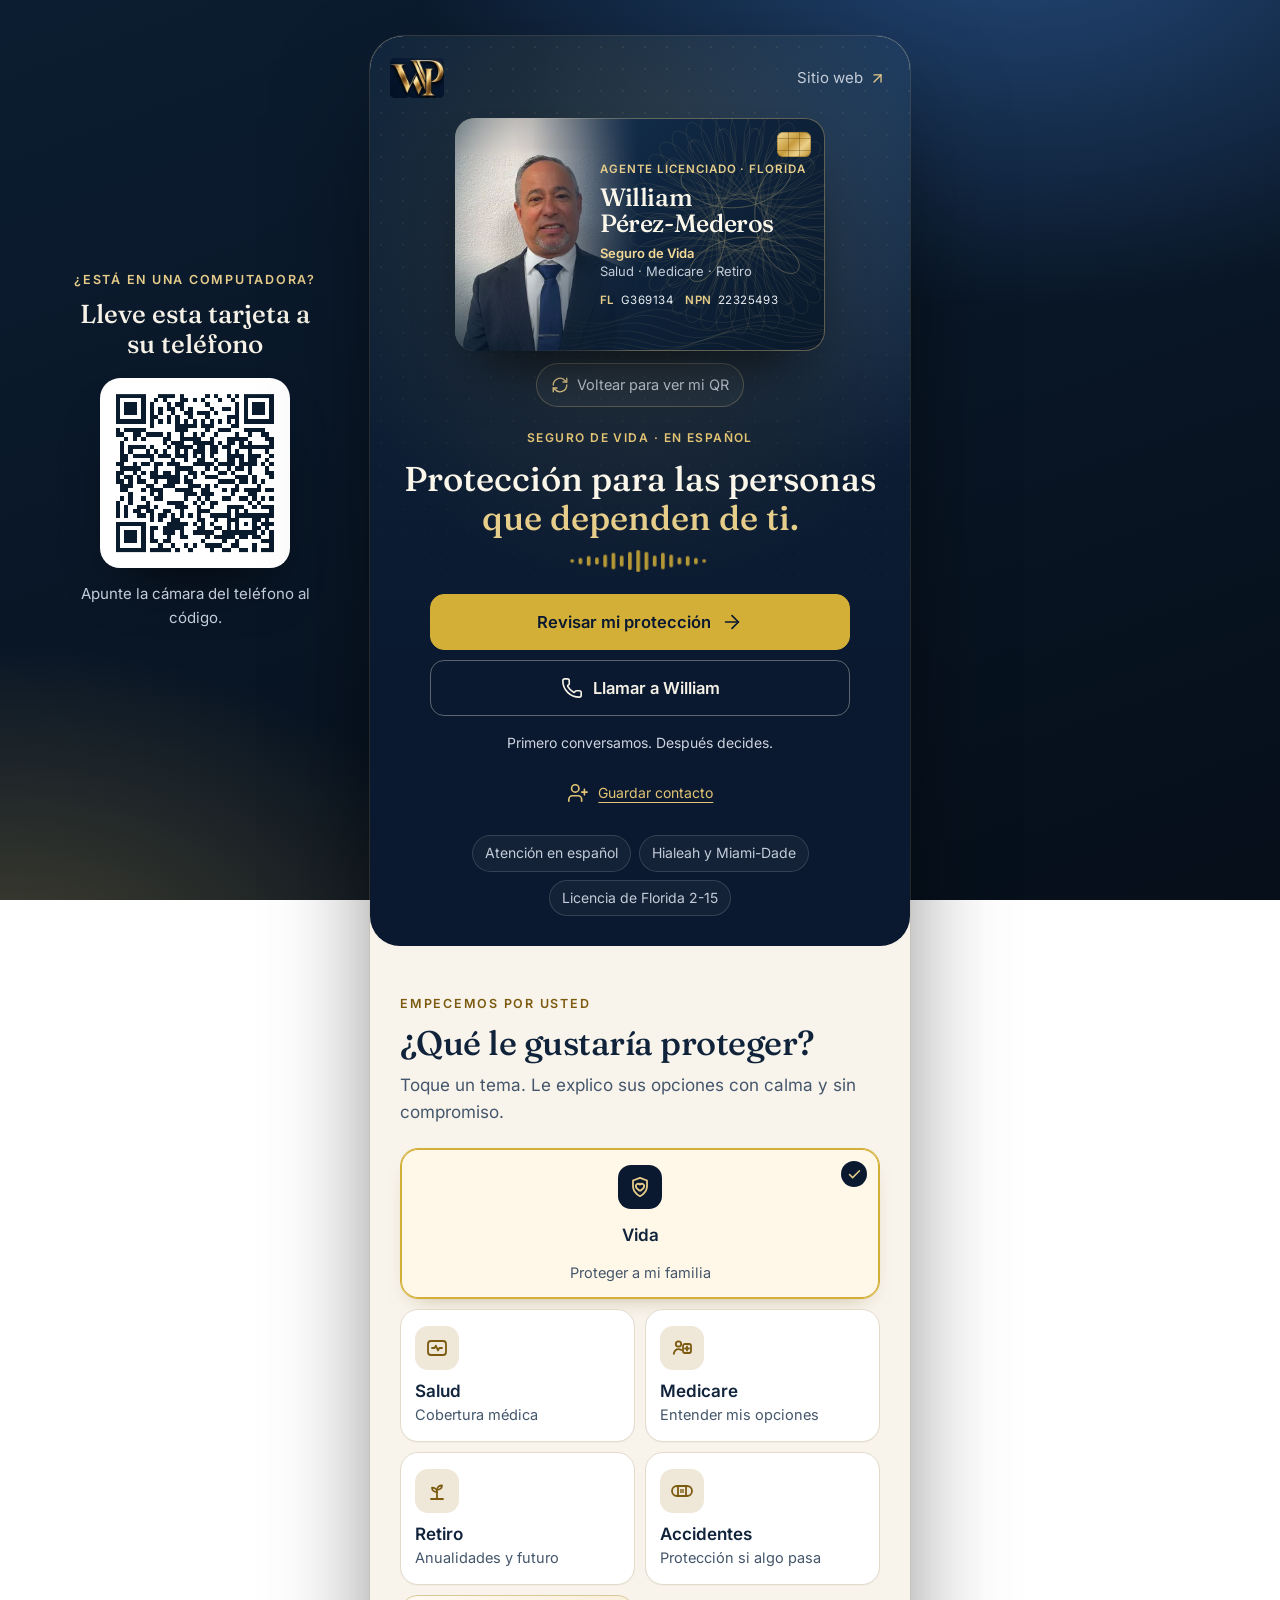
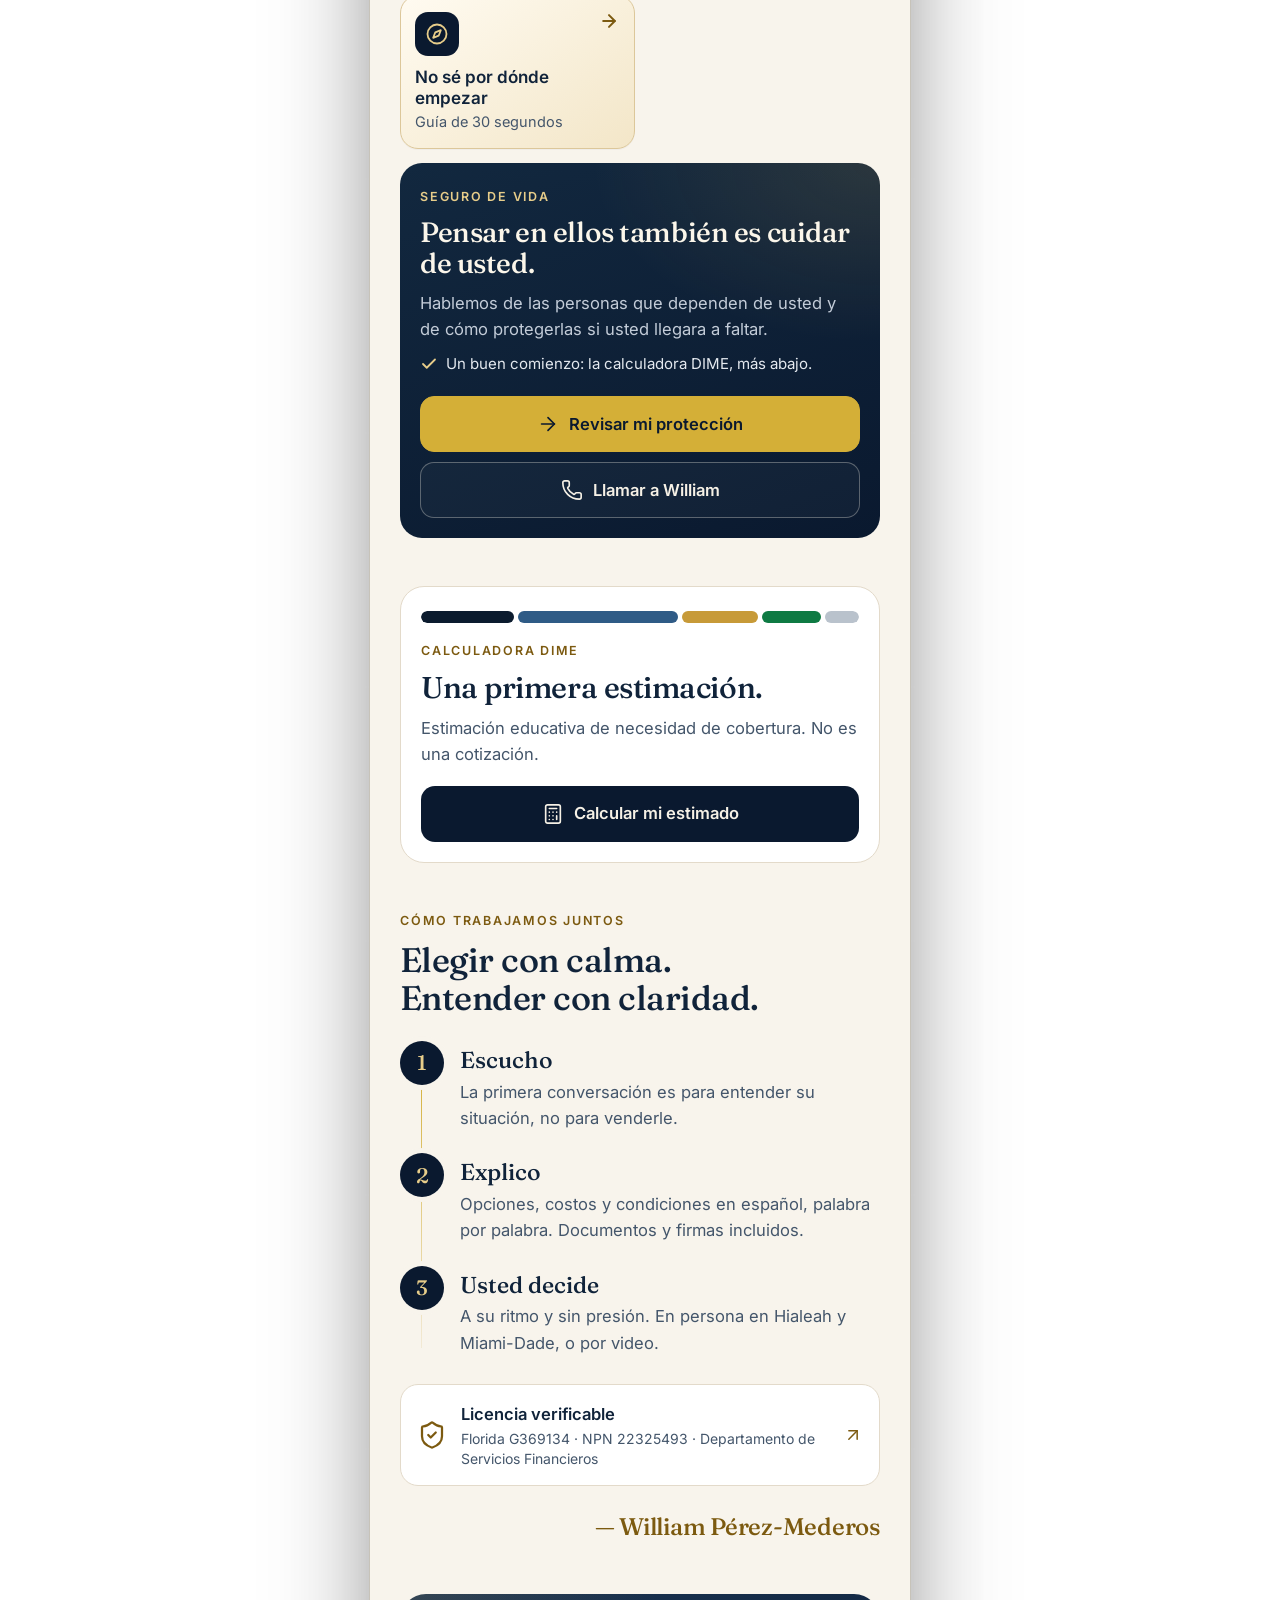
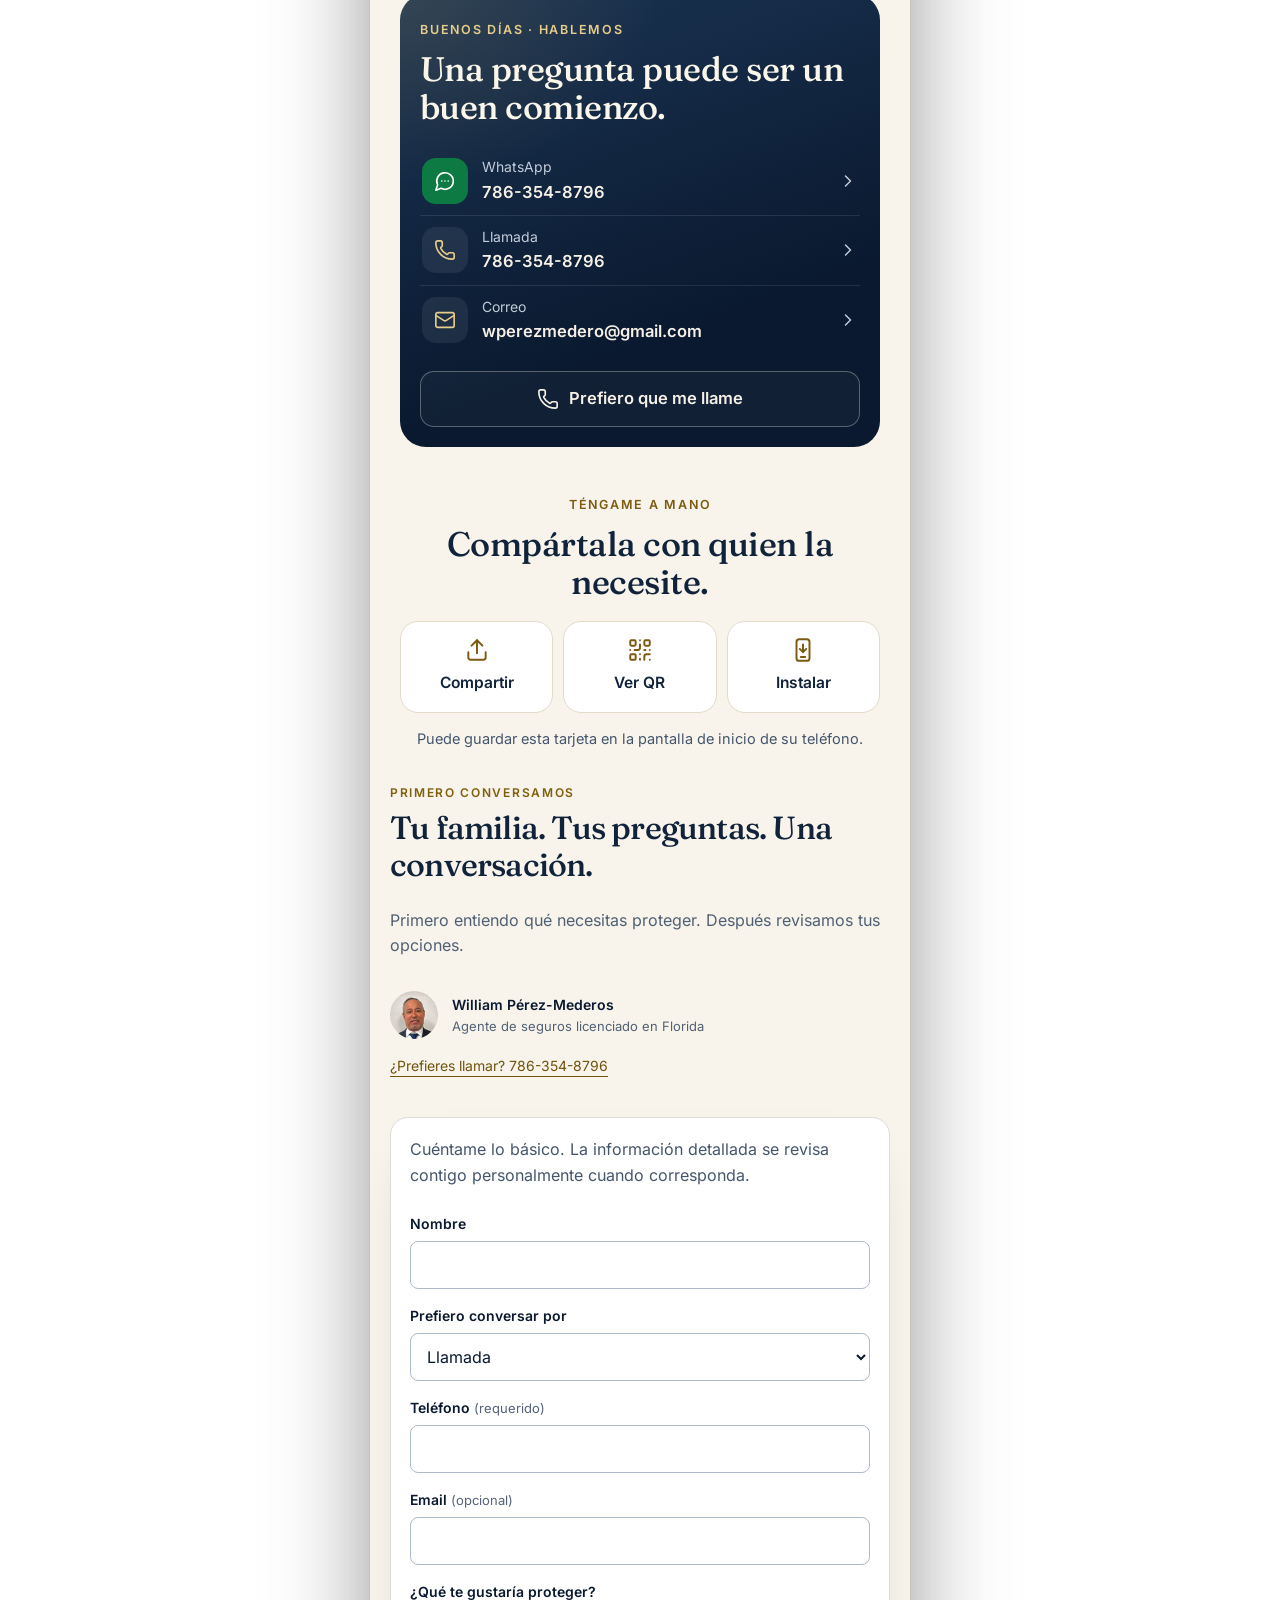
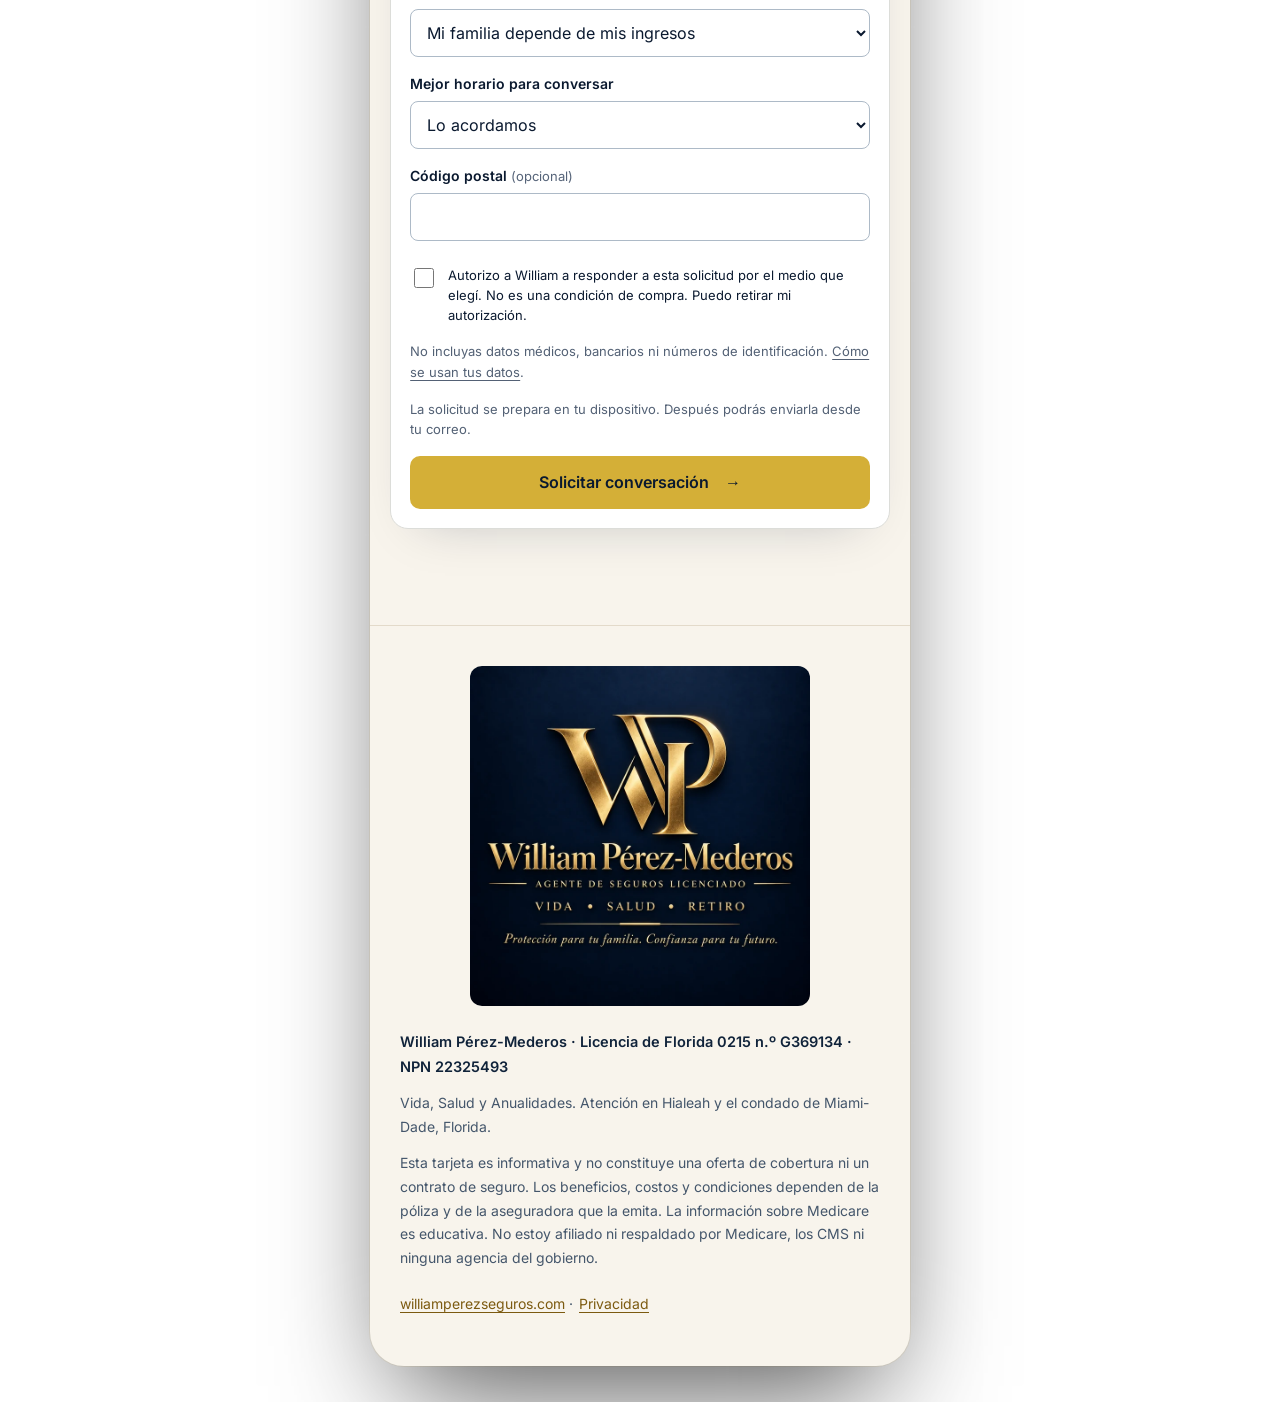
==== commit 89725336: "feat(growth): apply approved WP identity and prepare direct lead receiver" ====
--- a/tarjeta/index.html
+++ b/tarjeta/index.html
@@ -93,7 +93,7 @@
 <div class="page">
 <header class="hero" id="hero">
   <div class="hero-top">
-    <span class="mono" aria-hidden="true">W<span>P</span></span>
+    <span class="wp-brand-mark" aria-hidden="true"><img src="../assets/brand/wp-approved-256.webp" alt="" width="256" height="256" decoding="async"></span>
     <a class="site-link" href="../">Sitio web <svg class="i" aria-hidden="true"><use href="#i-arrow"/></svg></a>
   </div>
 
@@ -245,6 +245,7 @@
 </main>
 
 <footer class="foot">
+<img class="wp-brand-signature" src="../assets/brand/wp-approved-768.webp" alt="William Pérez-Mederos, agente de seguros licenciado. Vida, salud y retiro. Protección para tu familia. Confianza para tu futuro." width="768" height="768" loading="lazy" decoding="async">
   <p class="lic">William Pérez-Mederos · Licencia de Florida 0215 n.º G369134 · NPN 22325493</p>
   <p>Vida, Salud y Anualidades. Atención en Hialeah y el condado de Miami-Dade, Florida.</p>
   <p>Esta tarjeta es informativa y no constituye una oferta de cobertura ni un contrato de seguro. Los beneficios, costos y condiciones dependen de la póliza y de la aseguradora que la emita. La información sobre Medicare es educativa. No estoy afiliado ni respaldado por Medicare, los CMS ni ninguna agencia del gobierno.</p>
--- a/assets/css/growth.css
+++ b/assets/css/growth.css
@@ -45,3 +45,14 @@
 
 .arq__cita>span:last-child{flex:1;min-width:0}
 @media(max-width:760px){.growth-hero-copy .eyebrow{display:block;font-size:.6875rem;margin-bottom:.8rem}.growth-hero-copy .hero__trust{padding-right:0}}
+
+/* Approved WP artwork: same source, responsive display only. */
+.wp-brand-mark{position:relative;display:inline-block;flex:0 0 54px;width:54px;height:40px;overflow:hidden;border-radius:5px;vertical-align:middle;background:#0A192F}
+.wp-brand-mark img{position:absolute;width:100px;height:100px;max-width:none;left:-22px;top:-12px;object-fit:contain}
+.wp-brand-signature{display:block;width:min(100%,340px);height:auto;aspect-ratio:1;margin:0 0 1.2rem;border-radius:12px}
+.footer .wp-brand-signature+.brand .wp-brand-mark{display:none}
+.foot .wp-brand-signature{margin:0 auto 1.5rem}
+.growth-legal>.wp-brand-mark{display:block;margin-top:2rem}
+@media(max-width:600px){.header .brand{gap:.5rem}.header .wp-brand-mark{flex-basis:44px;width:44px;height:34px}.header .wp-brand-mark img{width:84px;height:84px;left:-19px;top:-10px}}
+
+.growth-challenge{min-width:0;max-width:100%;margin:.75rem 0}
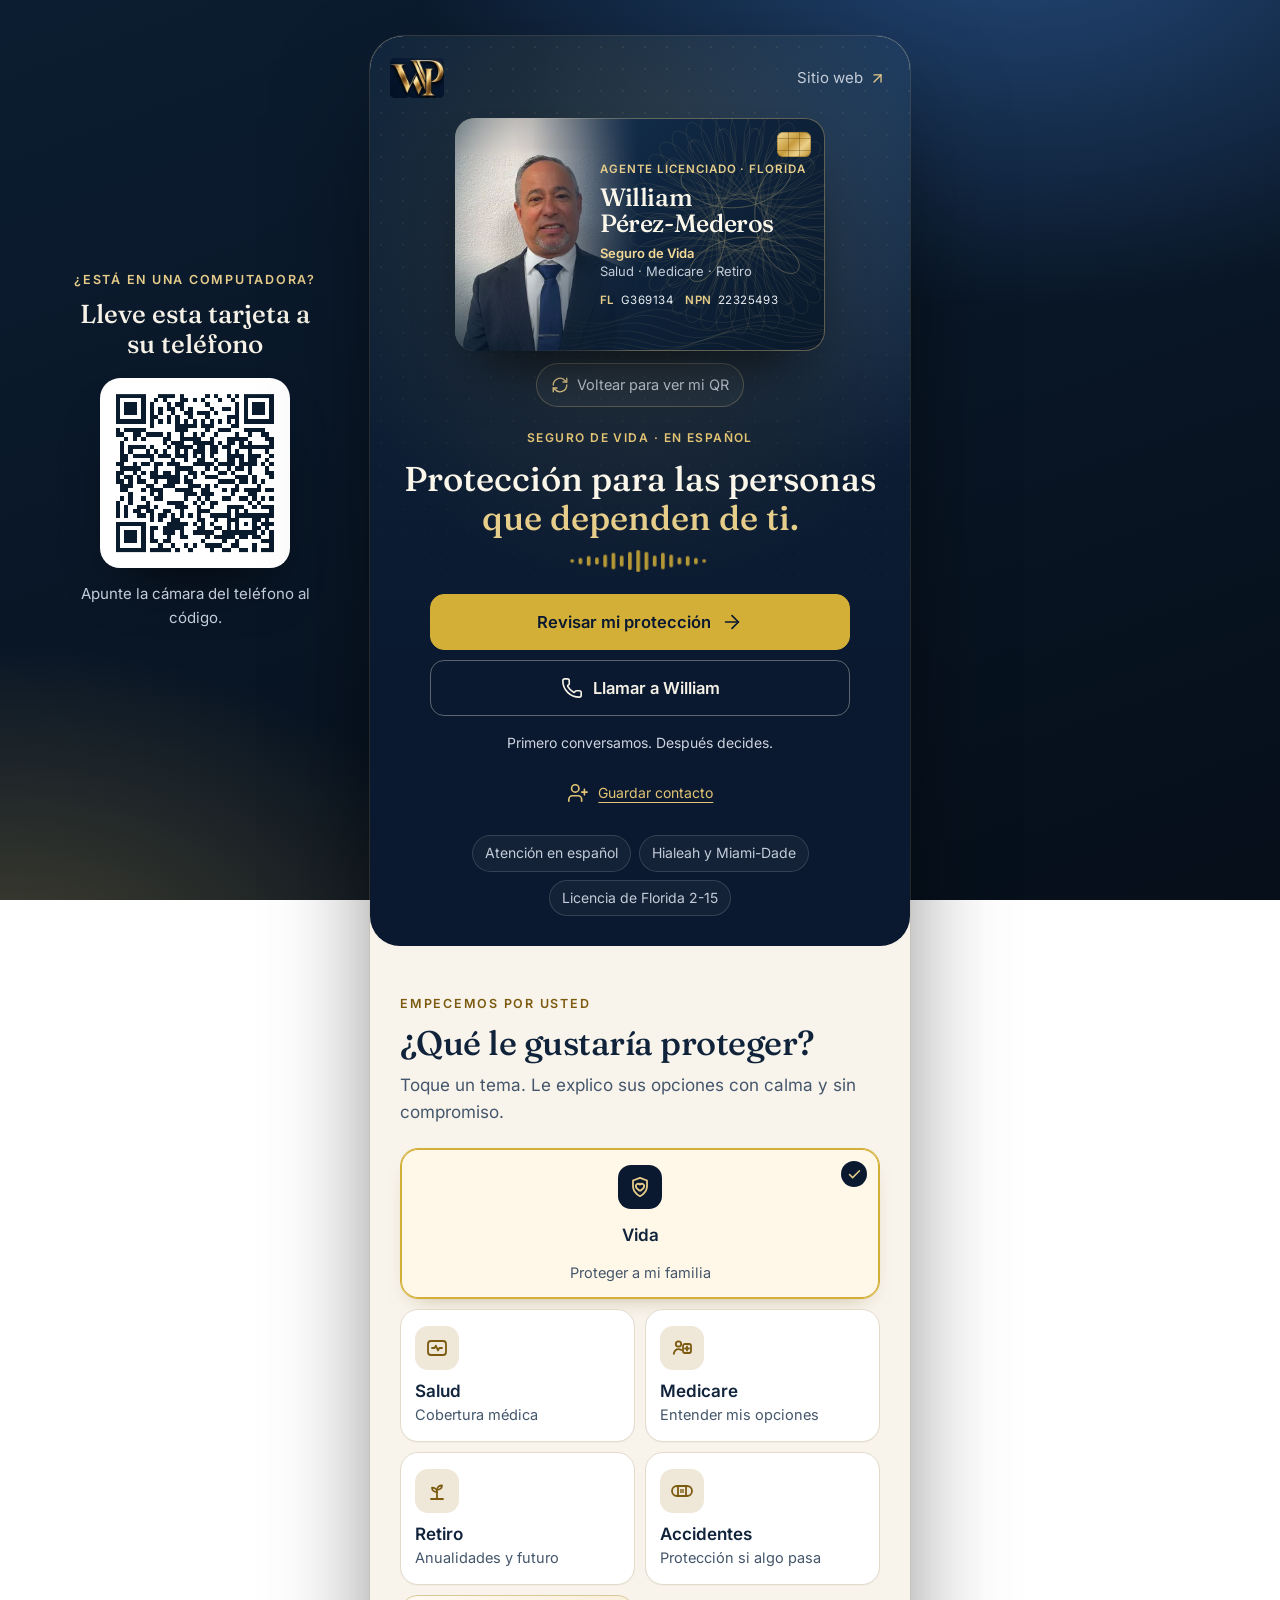
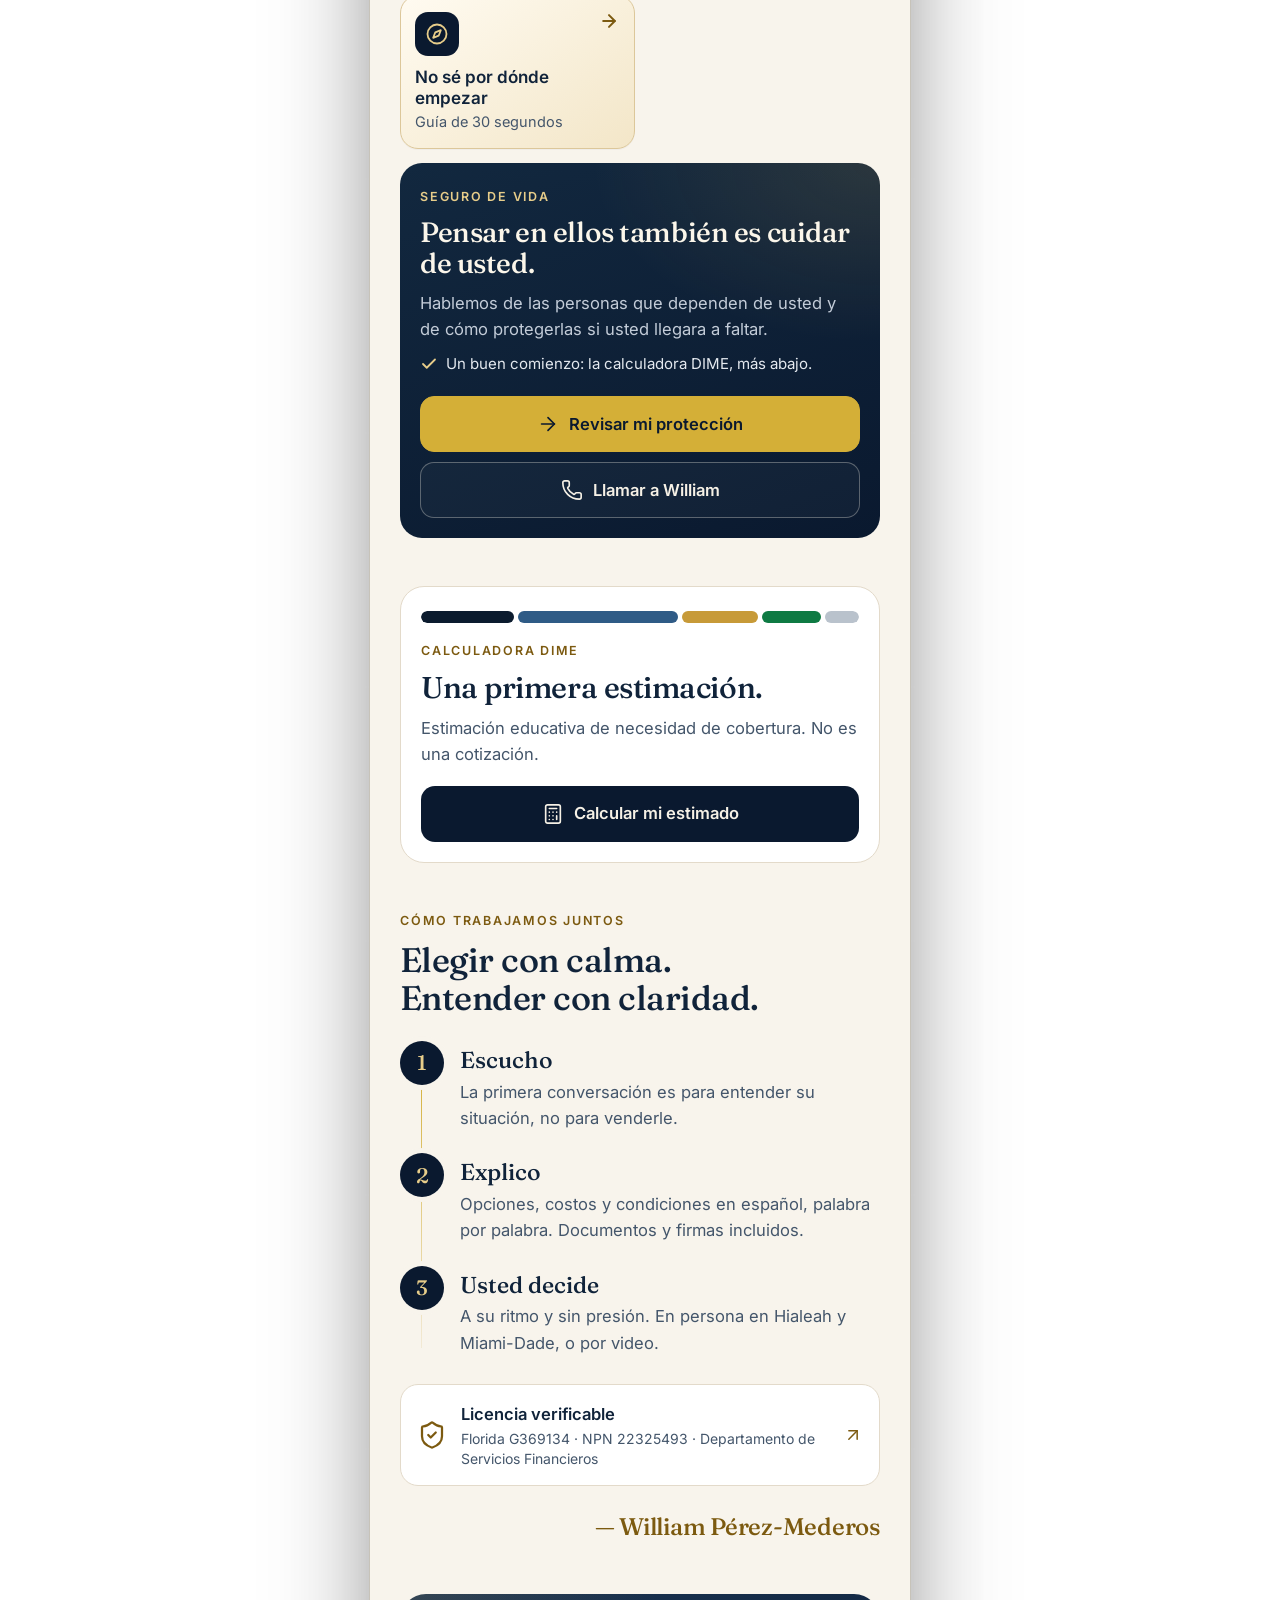
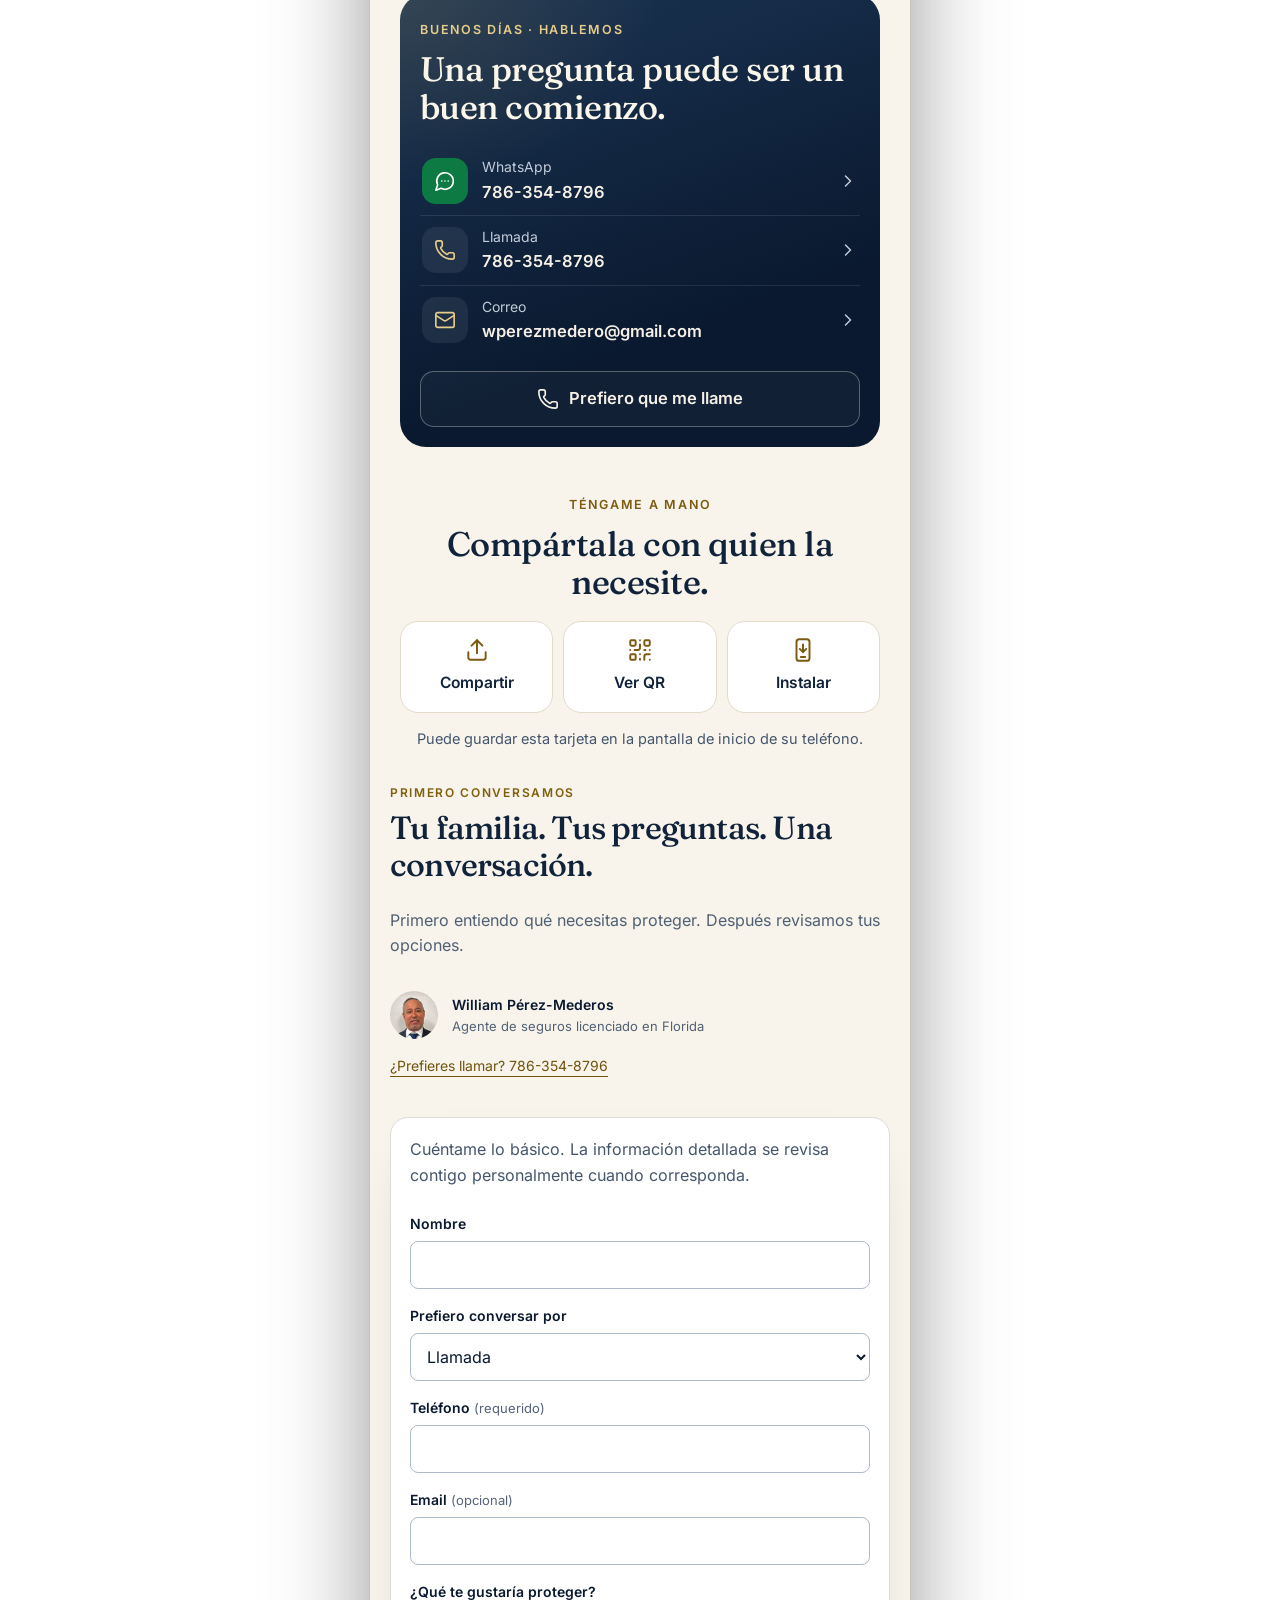
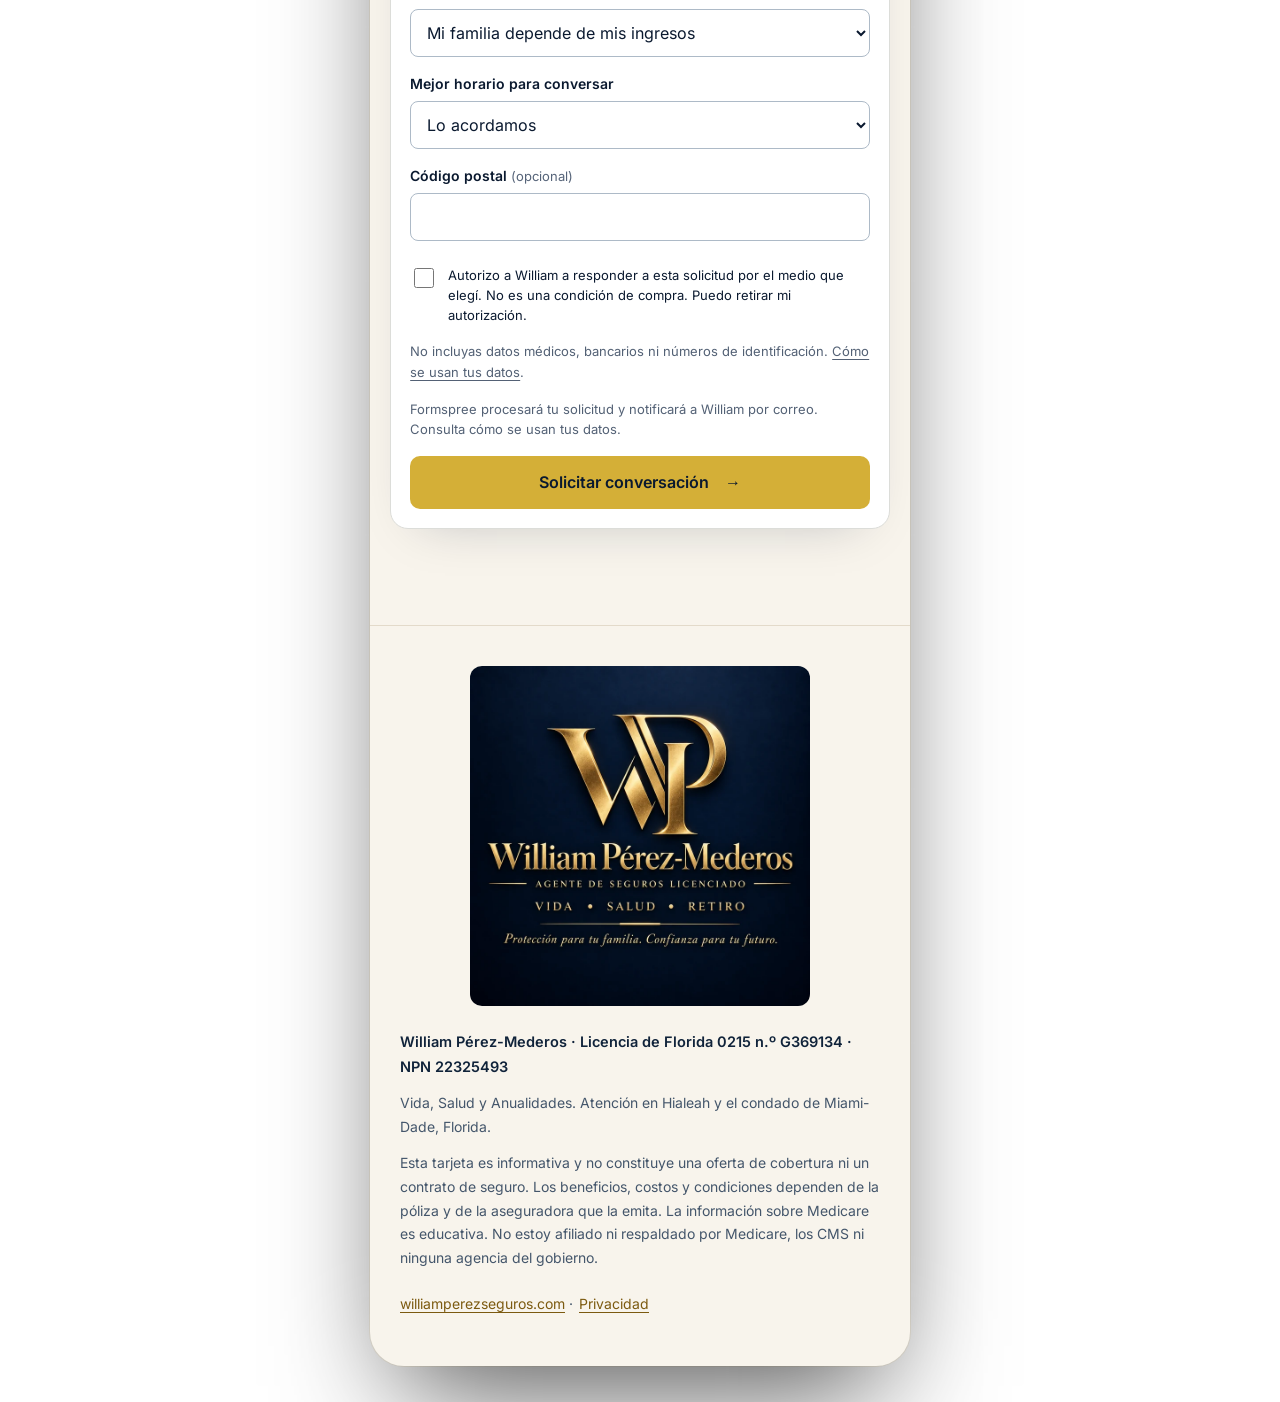
==== commit ee8e824c: "Refresh privacy link and card notice for live Formspree" ====
--- a/tarjeta/index.html
+++ b/tarjeta/index.html
@@ -235,7 +235,7 @@
         <div><label for="card-postal">Código postal <span>(opcional)</span></label><input id="card-postal" name="postal" inputmode="numeric" autocomplete="postal-code" maxlength="5" pattern="[0-9]{5}"></div>
       </div>
       <label class="growth-consent"><input type="checkbox" name="consentimiento" required><span>Autorizo a William a responder a esta solicitud por el medio que elegí. No es una condición de compra. Puedo retirar mi autorización.</span></label>
-      <p class="growth-privacy">No incluyas datos médicos, bancarios ni números de identificación. <a href="../privacidad.html">Cómo se usan tus datos</a>.</p>
+      <p class="growth-privacy">No incluyas datos médicos, bancarios ni números de identificación. <a href="../privacidad.html?v=20260929">Cómo se usan tus datos</a>.</p>
       <p class="growth-delivery" data-delivery>La solicitud se prepara en tu dispositivo. Después podrás enviarla desde tu correo.</p>
       <button class="growth-primary" type="submit" disabled>Solicitar conversación <span aria-hidden="true">→</span></button>
       <p class="growth-status" role="status" aria-live="polite" tabindex="-1" data-form-status></p>
@@ -359,7 +359,7 @@
   <div class="sheet-in prose">
     <p class="eyebrow">Privacidad</p>
     <h2 id="privacyTitle">Sus datos, con claridad.</h2>
-    <p>El formulario solicita solo datos básicos para responder a su consulta. No guarda esos datos en el navegador. Si no está habilitada la recepción directa, prepara un correo y usted decide enviarlo. <a href="../privacidad.html">Consulte la política de privacidad</a>.</p>
+    <p>El formulario solicita solo datos básicos para responder a su consulta. No guarda esos datos en el navegador. Formspree recibe la solicitud y notifica a William por correo. <a href="../privacidad.html?v=20260929">Consulte la política de privacidad</a>.</p>
     <p>La calculadora y la guía funcionan en su dispositivo y no guardan sus respuestas. Las cifras no se envían con el formulario ni se incluyen en la medición de interacciones.</p>
     <p>Si llega por un código QR o un enlace de campaña, la tarjeta recuerda esa etiqueta durante 30 minutos en esta pestaña y la añade como referencia breve al mensaje. Si la medición de visitas está activada, se usa Cloudflare Web Analytics, según su política de privacidad.</p>
     <p>WhatsApp, su proveedor de mensajes, su correo y el dictado por voz tienen sus propias políticas de privacidad. Para cualquier consulta sobre sus datos, escriba a wperezmedero@gmail.com.</p>
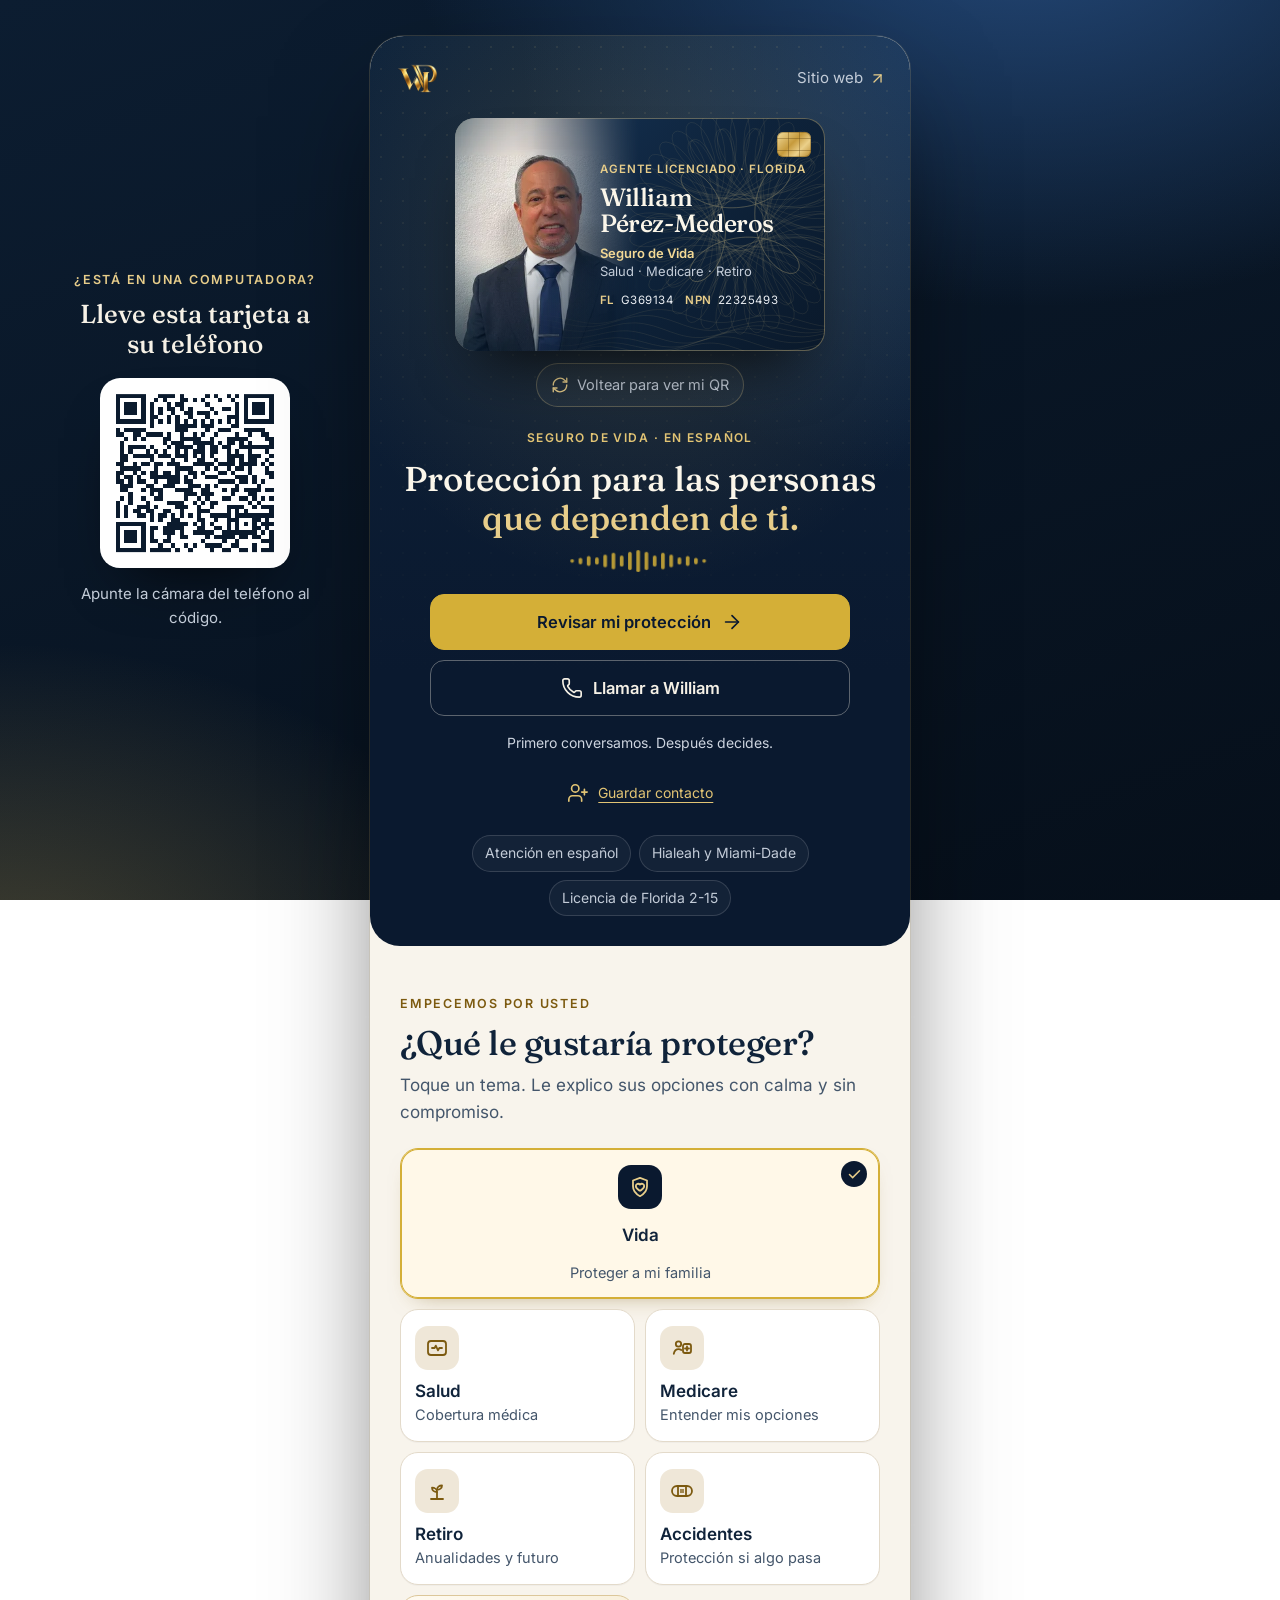
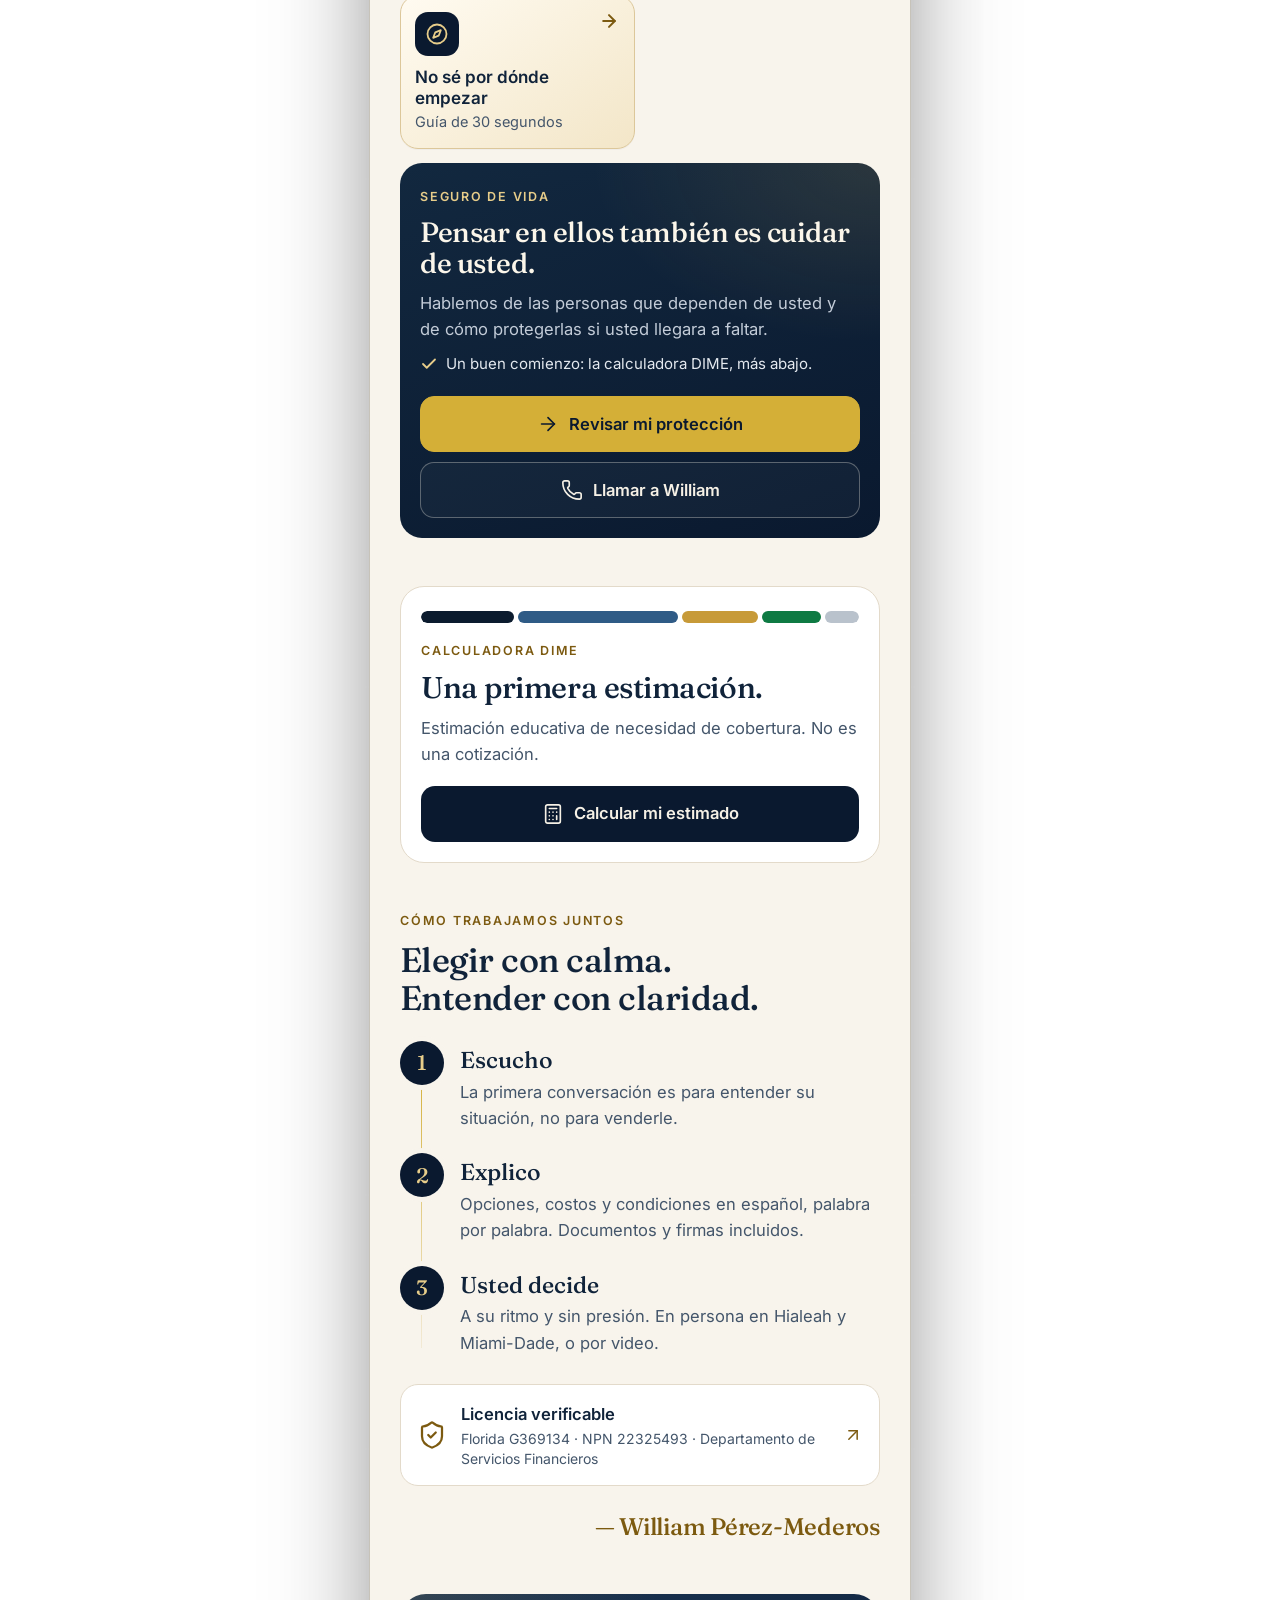
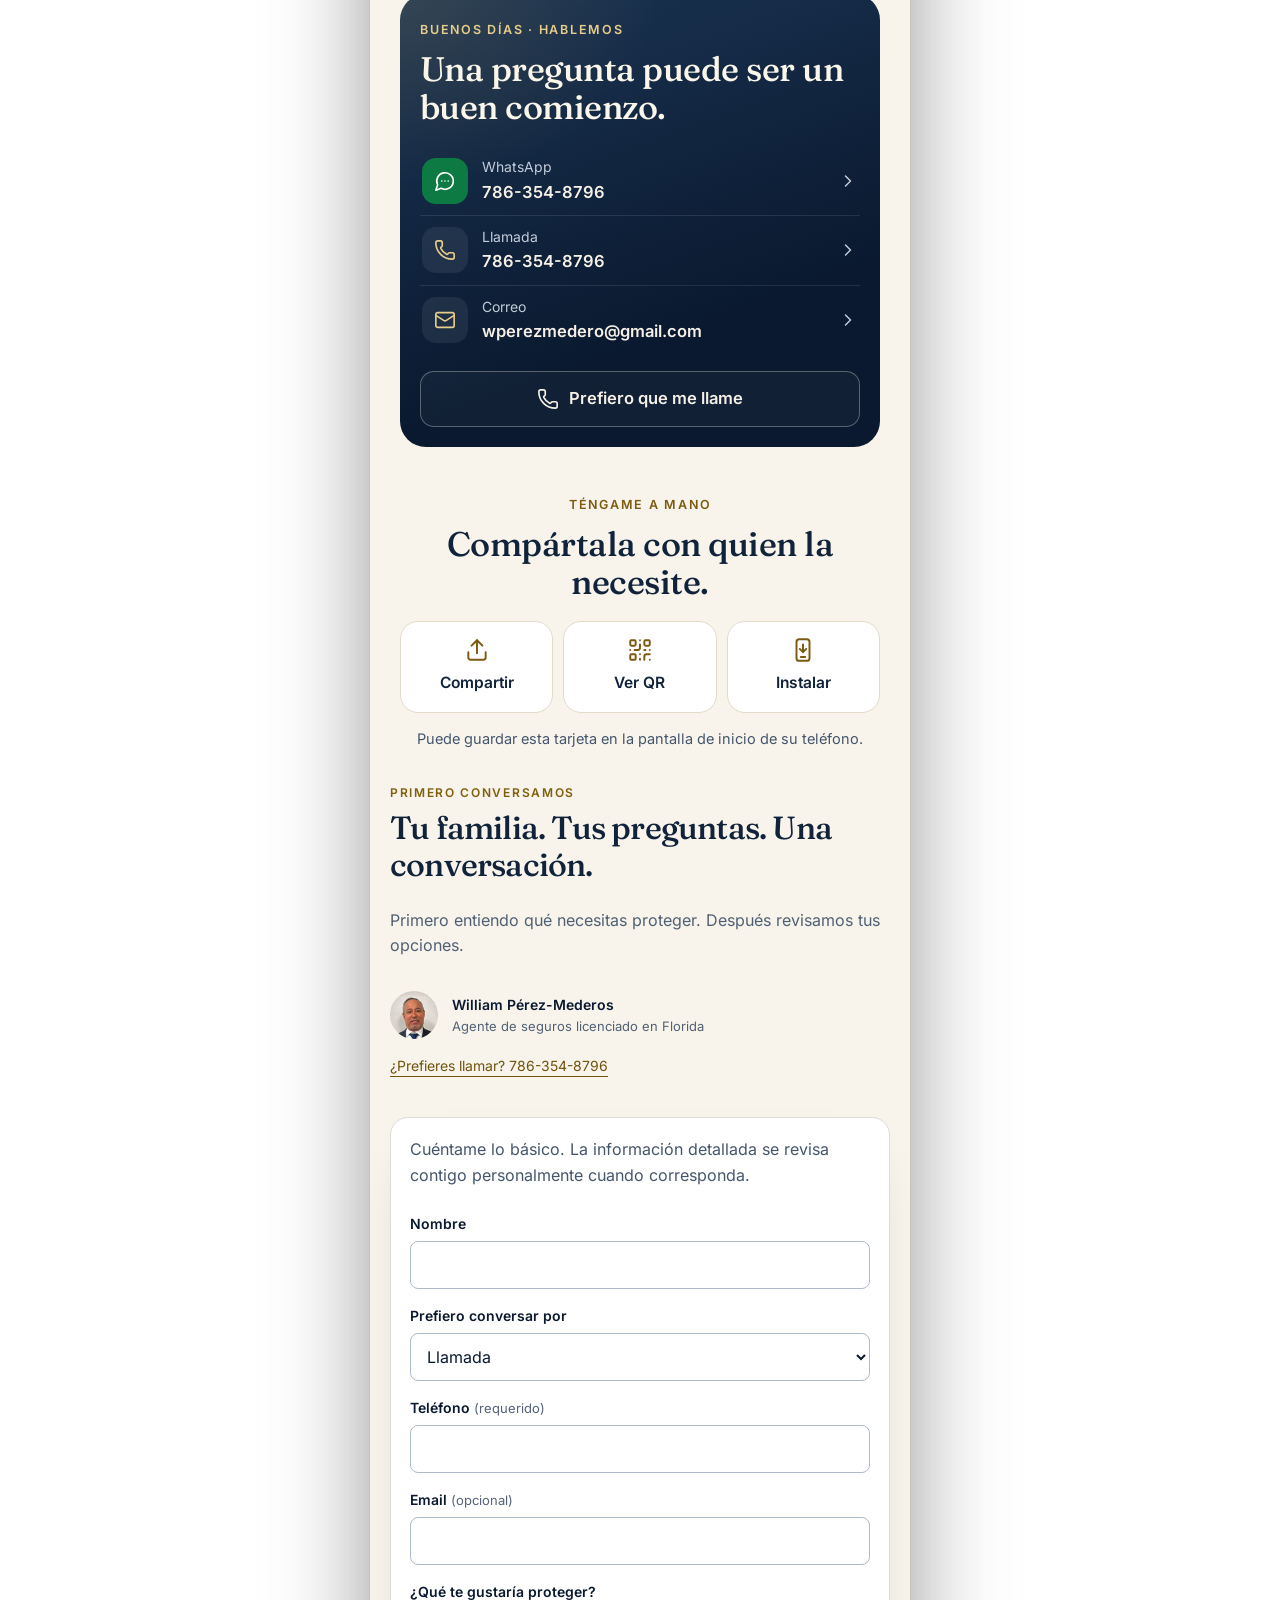
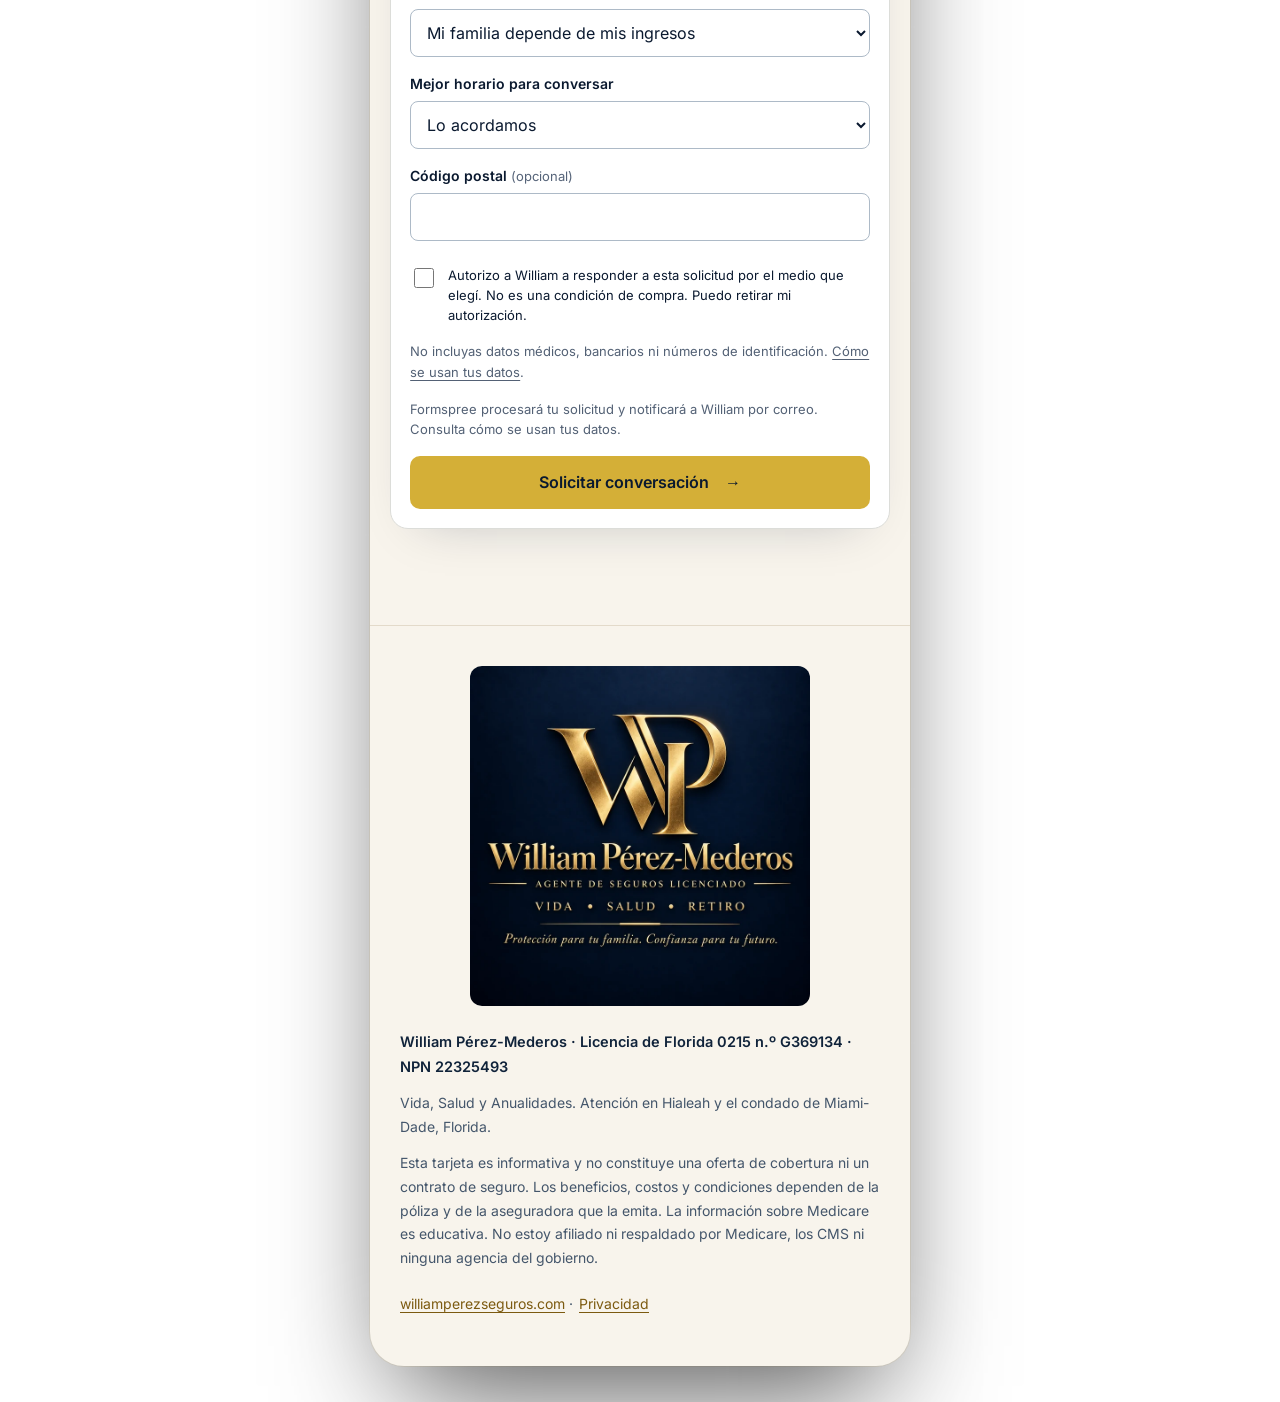
==== commit 71733946: "Usar WP transparente en esquina de tarjeta digital y actualizar caché offline" ====
--- a/tarjeta/index.html
+++ b/tarjeta/index.html
@@ -37,7 +37,7 @@
 <link rel="preload" href="assets/inter-400.woff2" as="font" type="font/woff2" crossorigin>
 <link rel="preload" href="assets/inter-600.woff2" as="font" type="font/woff2" crossorigin>
 <link rel="stylesheet" href="../assets/css/growth.css">
-<link rel="stylesheet" href="app.css">
+<link rel="stylesheet" href="app.css?v=transparent-logo-20261001">
 <script src="vendor/qrcode.min.js" defer></script>
 <script src="../assets/js/growth-config.js" defer></script>
 <script src="../assets/js/growth.js" defer></script>
@@ -93,7 +93,7 @@
 <div class="page">
 <header class="hero" id="hero">
   <div class="hero-top">
-    <span class="wp-brand-mark" aria-hidden="true"><img src="../assets/brand/wp-approved-256.webp" alt="" width="256" height="256" decoding="async"></span>
+    <span class="wp-brand-mark" aria-hidden="true"><img src="../assets/brand/wp-card-transparent-768.webp" alt="" width="768" height="768" decoding="async"></span>
     <a class="site-link" href="../">Sitio web <svg class="i" aria-hidden="true"><use href="#i-arrow"/></svg></a>
   </div>
 
--- a/assets/css/growth.css
+++ b/assets/css/growth.css
@@ -17,8 +17,13 @@
 .growth-hero-copy .hero__sub{font-size:1.0625rem;line-height:1.75;color:#C7D0DD;max-width:48ch;min-height:0;margin:1.65rem 0 0}
 .growth-signature{margin:1.6rem 0;display:grid;gap:.25rem;font-size:1rem}.growth-signature span{font-size:.8125rem;color:#B8C4D6}
 .growth-hero-copy .hero__actions{gap:.75rem;margin-top:1.5rem;flex-wrap:wrap}.growth-hero-copy .hero__trust{color:#D9D6CA;font-size:.875rem;margin-top:1rem}
-.pag-inicio .hero__photo{max-width:420px;width:100%;justify-self:end;transform:none;opacity:1}.hero__photo .fig{border-radius:180px 180px 30px 30px;max-height:500px;border:1px solid #D4AF3740}
-.hero__photo .hero__chip{background:#10233A;border:1px solid #D4AF3740;backdrop-filter:none}.hero__chip span{color:#C4CEDC}
+.pag-inicio .hero__photo{max-width:420px;width:100%;justify-self:end;transform:none;opacity:1}
+.pag-inicio .hero__photo .fig{border-radius:22px;max-height:500px;border:1px solid rgba(212,175,55,.3);box-shadow:0 16px 38px -24px rgba(0,0,0,.42)}
+.pag-inicio .hero__photo .hero__chip{position:static;left:auto;bottom:auto;transform:none;width:100%;padding:1.1rem .25rem 0;background:transparent;border:0;border-radius:0;box-shadow:none;backdrop-filter:none;text-align:left;white-space:normal}
+.pag-inicio .hero__photo .hero__chip b{font-size:1.125rem;line-height:1.4}
+.pag-inicio .hero__photo .hero__chip span{display:block;margin-top:.35rem;color:#C4CEDC;font:400 .8125rem/1.5 Inter,system-ui,sans-serif;letter-spacing:.055em}
+@media(max-width:760px){.pag-inicio .hero__photo .fig.fig--portrait{border-radius:14px}.pag-inicio .hero__photo .hero__chip{width:auto;padding:0}.pag-inicio .hero__photo .hero__chip b{font-size:1rem}.pag-inicio .hero__photo .hero__chip span{font-size:.75rem;letter-spacing:.025em}}
+
 .growth-section-head{display:flex;justify-content:space-between;align-items:end;gap:2rem;margin-bottom:2.25rem}.growth-section-head h2,.growth-life h2,.growth-method h2,.growth-contact h2{font:500 clamp(2rem,3.2vw,3rem)/1.15 Fraunces,Georgia,serif;letter-spacing:-.025em}
 .growth-section-head>p{color:#516174;line-height:1.6}.growth-needs{background:var(--growth-paper);color:var(--growth-navy);padding-block:4.5rem}.growth-needs .eyebrow{color:#80600D;font:600 .75rem Inter,sans-serif}
 .growth-choices{display:grid;grid-template-columns:repeat(3,minmax(0,1fr));gap:.875rem}.growth-choices button{display:flex;align-items:center;justify-content:space-between;gap:1rem;min-height:90px;padding:1.25rem;text-align:left;background:#fff;border:1px solid #D8D9D8;border-radius:12px;color:#20324A;font-size:1rem;line-height:1.5;transition:transform .2s,border-color .2s,background .2s}
@@ -41,7 +46,7 @@
 .footer__grid>div>p,.footer__legal{color:#A7B5C8}.case__label{color:#765810}
 .fab--wa{background:#10233A!important;border:1px solid #8793A5;box-shadow:none!important;width:46px;height:46px}
 .ci-btn--growth{background:#D4AF37;color:#0A192F}
-@media(max-width:760px){.pag-inicio .hero__grid{gap:1rem}.pag-inicio .hero__photo{margin-bottom:.75rem}.pag-inicio .hero__photo .fig--portrait{width:76px;height:76px;border-radius:50%;border:1px solid #D4AF3780}.pag-inicio .hero__photo .hero__chip{background:transparent;border:0}.hero__photo .hero__chip b{font-size:1rem}}
+@media(max-width:760px){.pag-inicio .hero__grid{gap:1rem}.pag-inicio .hero__photo{margin-bottom:.75rem}.pag-inicio .hero__photo .fig--portrait{width:76px;height:76px;border-radius:14px;border:1px solid #D4AF3780}.pag-inicio .hero__photo .hero__chip{background:transparent;border:0}.hero__photo .hero__chip b{font-size:1rem}}
 
 .arq__cita>span:last-child{flex:1;min-width:0}
 @media(max-width:760px){.growth-hero-copy .eyebrow{display:block;font-size:.6875rem;margin-bottom:.8rem}.growth-hero-copy .hero__trust{padding-right:0}}
@@ -56,3 +61,26 @@
 @media(max-width:600px){.header .brand{gap:.5rem}.header .wp-brand-mark{flex-basis:44px;width:44px;height:34px}.header .wp-brand-mark img{width:84px;height:84px;left:-19px;top:-10px}}
 
 .growth-challenge{min-width:0;max-width:100%;margin:.75rem 0}
+
+/* Approved card monogram with alpha transparency; soft progressive assembly.
+   The full loading screen fades from opacity 1 to 0 in exactly 350 ms. */
+.brand-entrance{display:none}
+.brand-entrance-active .brand-entrance{position:fixed;inset:0;z-index:100;display:flex;align-items:center;justify-content:center;overflow:hidden;background:#0A192F;pointer-events:none;animation:brand-curtain 350ms 2.9s cubic-bezier(.4,0,.2,1) both}
+.brand-entrance__lockup{width:min(88vw,540px);display:flex;flex-direction:column;align-items:center;text-align:center;transform:translateY(-2vh)}
+.brand-entrance__symbol{position:relative;width:min(72vw,350px);aspect-ratio:1;overflow:visible;isolation:isolate;background:transparent;border:0;border-radius:0}
+.brand-entrance__symbol img{position:absolute;inset:0;width:100%;height:100%;max-width:none;display:block;object-fit:contain}
+.brand-entrance__part{position:absolute;inset:0;animation:brand-piece 1.15s cubic-bezier(.4,0,.2,1) both,brand-piece-clear 300ms ease forwards;-webkit-mask-size:100% 100%;mask-size:100% 100%;-webkit-mask-repeat:no-repeat;mask-repeat:no-repeat}
+.brand-entrance__part--w{-webkit-mask-image:linear-gradient(90deg,#000 0%,#000 34%,transparent 45%);mask-image:linear-gradient(90deg,#000 0%,#000 34%,transparent 45%);animation-delay:.15s,2.3s}
+.brand-entrance__part--join{-webkit-mask-image:linear-gradient(90deg,transparent 30%,#000 42%,#000 60%,transparent 72%);mask-image:linear-gradient(90deg,transparent 30%,#000 42%,#000 60%,transparent 72%);animation-delay:.40s,2.3s}
+.brand-entrance__part--p{-webkit-mask-image:linear-gradient(90deg,transparent 58%,#000 70%,#000 100%);mask-image:linear-gradient(90deg,transparent 58%,#000 70%,#000 100%);animation-delay:.65s,2.3s}
+.brand-entrance__final{opacity:0;animation:brand-complete 1.2s 1.4s cubic-bezier(.4,0,.2,1) both}
+@keyframes brand-piece{from{opacity:0;transform:translateY(1.5px)}to{opacity:1;transform:translateY(0)}}
+@keyframes brand-piece-clear{from{opacity:1}to{opacity:0}}
+@keyframes brand-complete{from{opacity:0}to{opacity:1}}
+@keyframes brand-curtain{from{opacity:1;visibility:visible}to{opacity:0;visibility:hidden}}
+@media(max-width:600px){.brand-entrance__symbol{width:min(78vw,310px)}}
+@media(prefers-reduced-motion:reduce){.brand-entrance{display:none!important}.brand-entrance-active .brand-entrance{display:none!important}}
+
+/* Header uses the transparent approved monogram without the signature crop. */
+.header .wp-brand-mark{background:transparent;border:0;border-radius:0;overflow:visible}
+.header .wp-brand-mark img{inset:0;display:block;width:100%;height:100%;object-fit:contain}
--- a/tarjeta/app.css
+++ b/tarjeta/app.css
@@ -376,3 +376,7 @@
 .front-lines strong{color:#F3D995;font-weight:600}.front-kicker{letter-spacing:.08em}
 .tile[data-service=vida]{grid-column:1/-1;display:flex;align-items:center;gap:1rem;text-align:left}.tile[data-service=vida] .tile-ic{margin:0}.tile[data-service=vida] small{margin:0}.tile[data-service=vida] .tick{margin-left:auto}
 @media(max-width:360px){.dock-txt{display:none}.dock .dock-wa{flex:1}.growth-card-motto>p:not(.eyebrow){font-size:1.6rem}}
+
+/* Approved transparent WP in the upper corner. */
+.hero-top .wp-brand-mark{background:transparent;border:0;border-radius:0;overflow:visible}
+.hero-top .wp-brand-mark img{inset:0;display:block;width:100%;height:100%;object-fit:contain}
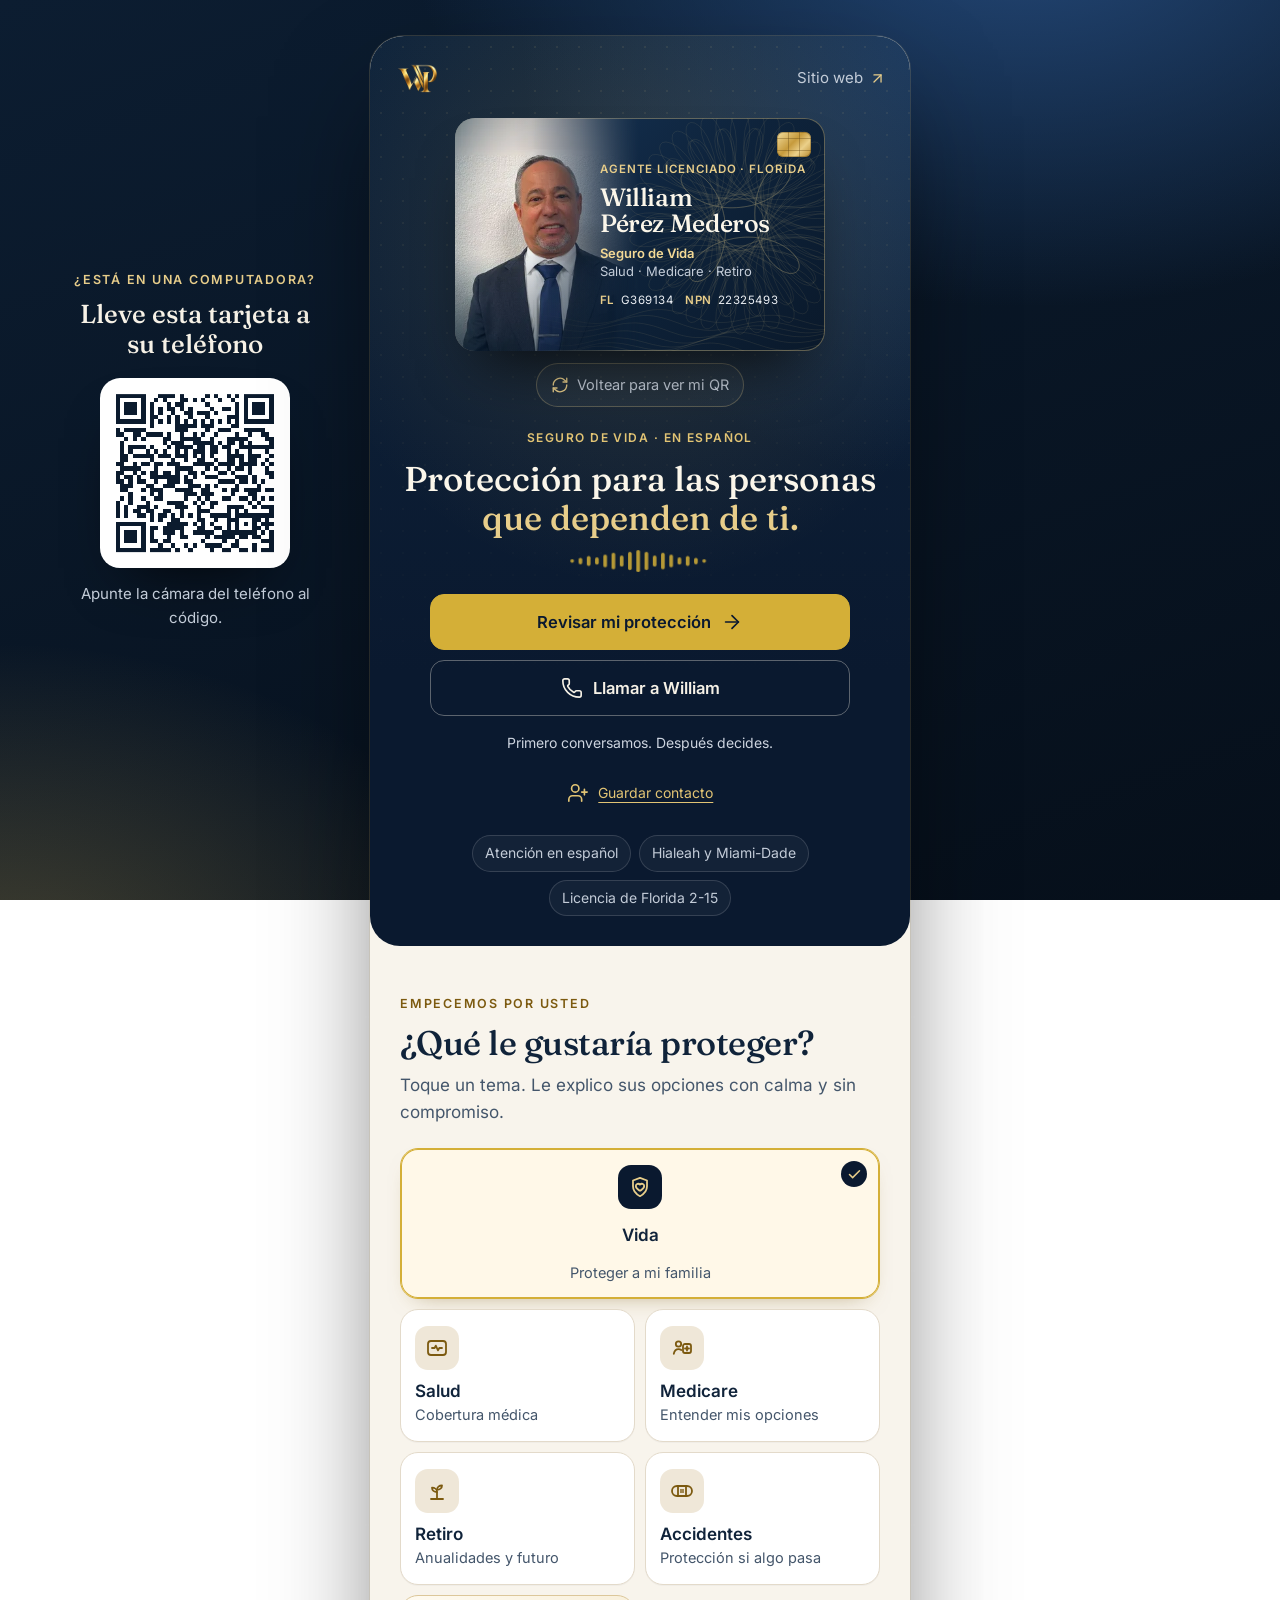
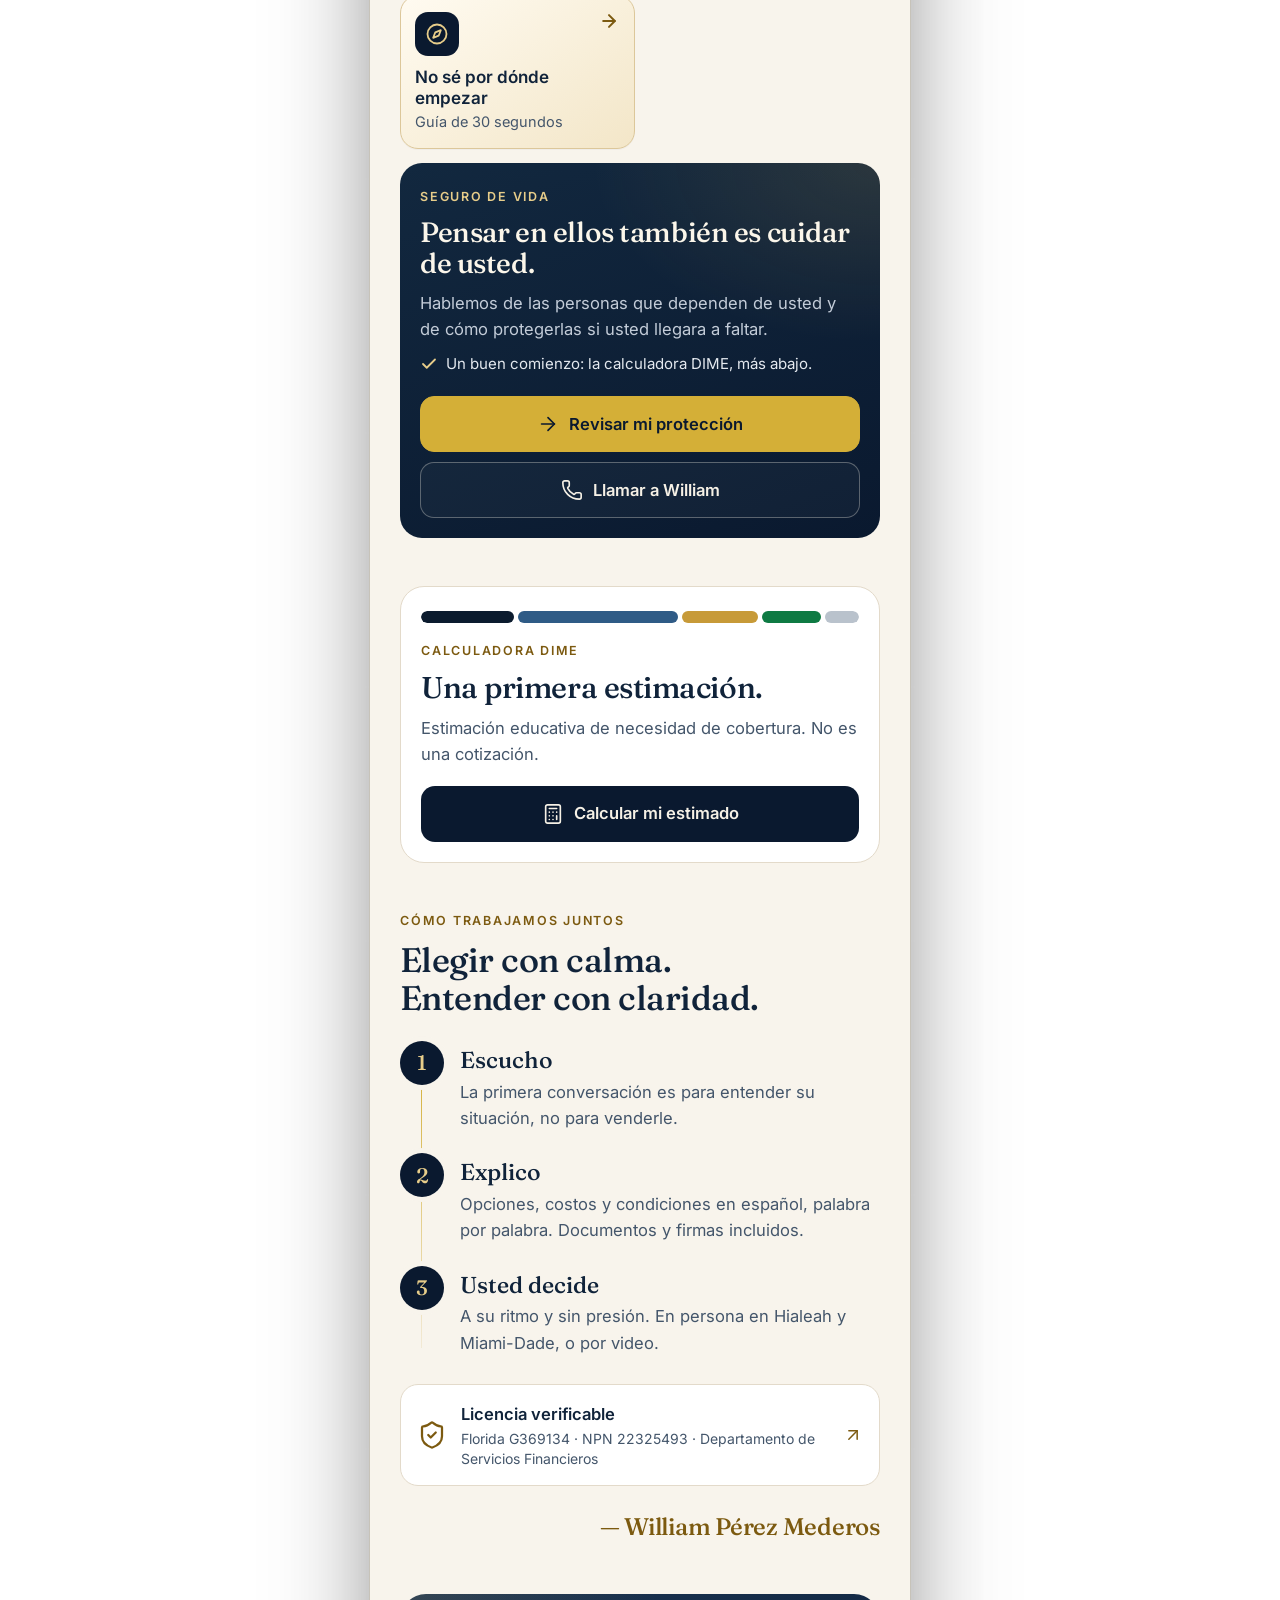
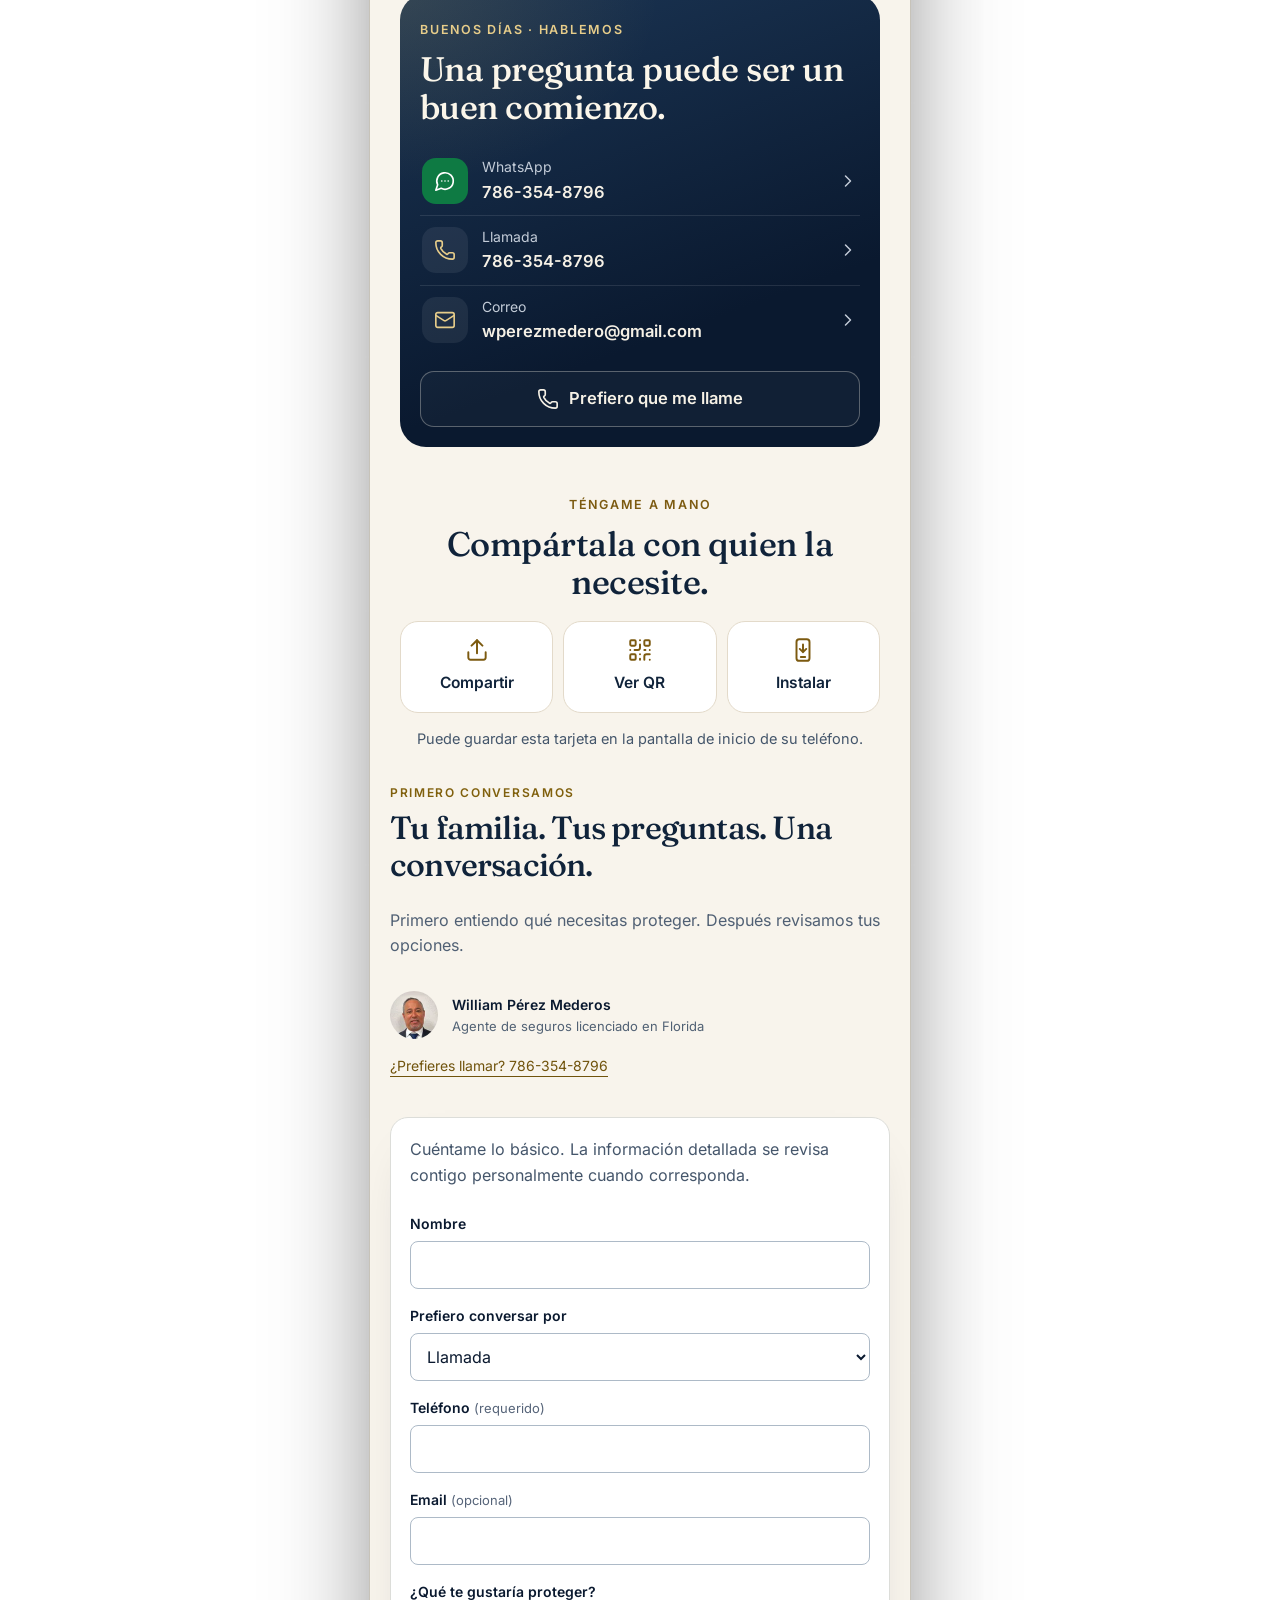
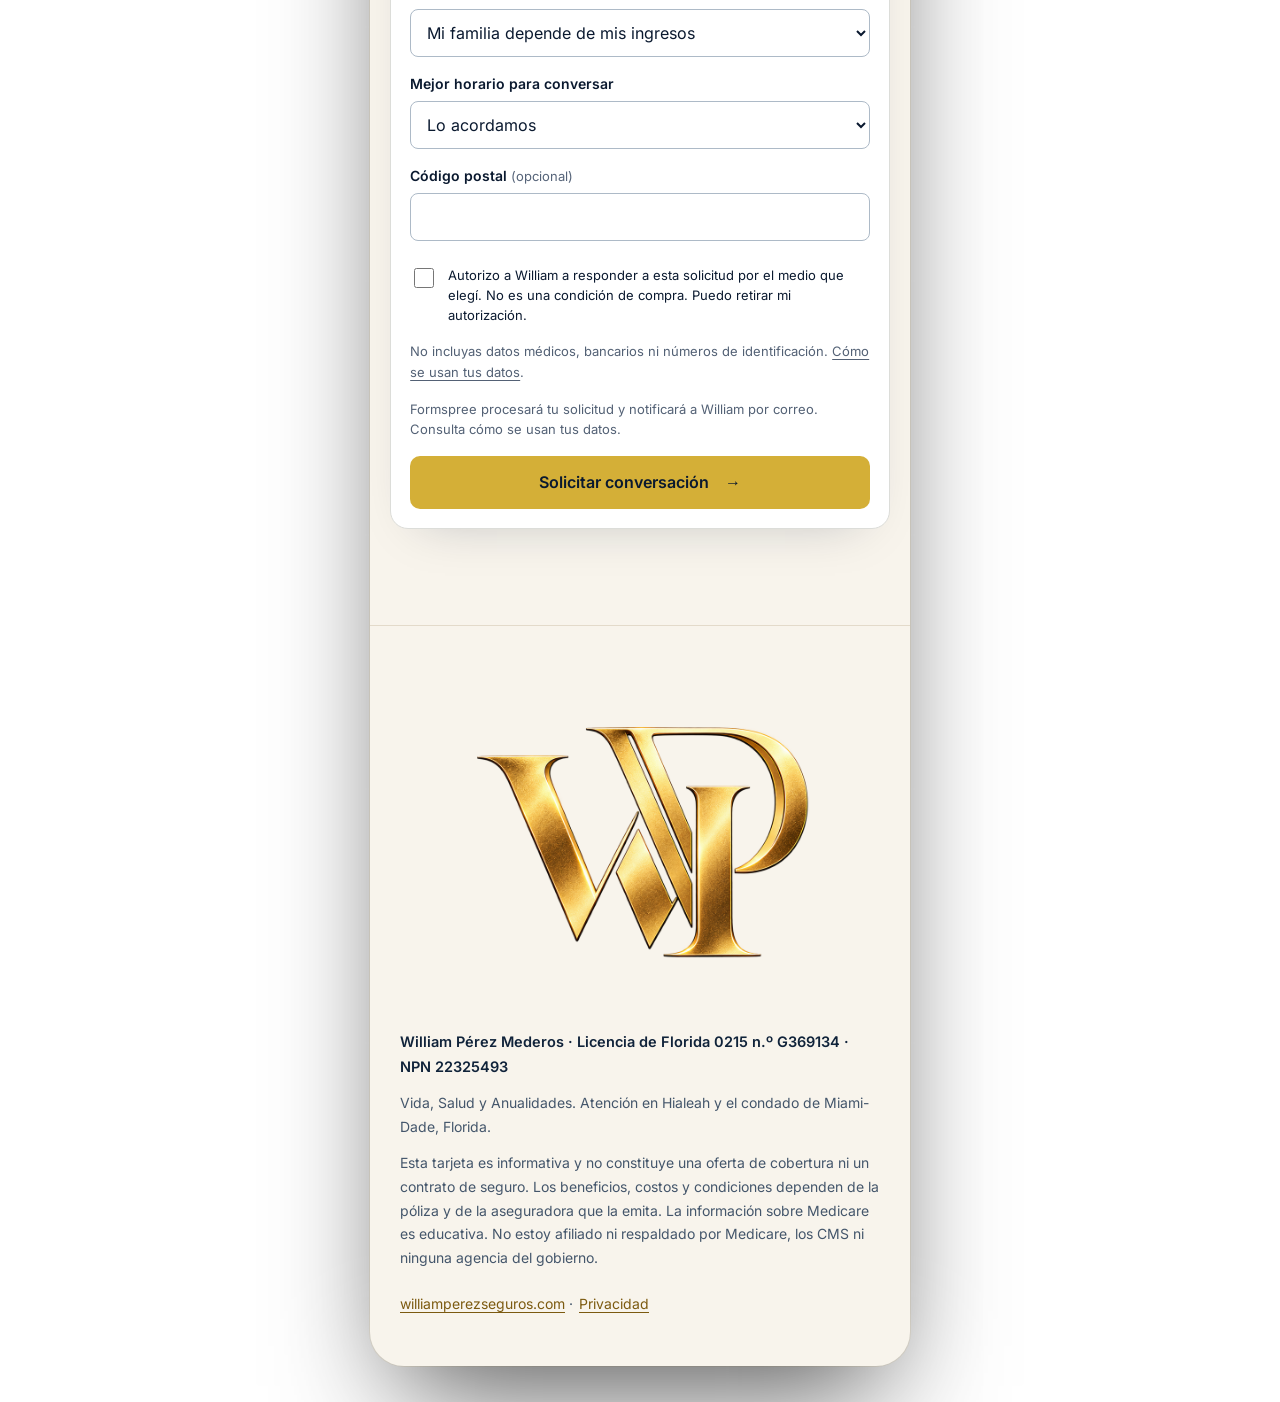
==== commit 38c1e3c6: "Corrige el apellido de William y da acceso a orientación de salud desde la portada" ====
--- a/tarjeta/index.html
+++ b/tarjeta/index.html
@@ -3,7 +3,7 @@
 <head>
 <meta charset="utf-8">
 <meta name="viewport" content="width=device-width, initial-scale=1, viewport-fit=cover">
-<title>William Pérez-Mederos · Agente de seguros en Hialeah</title>
+<title>William Pérez Mederos · Agente de seguros en Hialeah</title>
 <meta name="description" content="Agente de seguros licenciado en Florida. Vida, salud, Medicare y anualidades explicados en español. Hialeah y Miami-Dade.">
 <link rel="canonical" href="https://williamperezseguros.com/tarjeta/">
 <meta name="theme-color" content="#0A192F">
@@ -14,13 +14,13 @@
 <meta property="og:locale" content="es_US">
 <meta property="og:site_name" content="William Pérez Seguros">
 <meta property="og:url" content="https://williamperezseguros.com/tarjeta/">
-<meta property="og:title" content="William Pérez-Mederos · Agente de seguros">
+<meta property="og:title" content="William Pérez Mederos · Agente de seguros">
 <meta property="og:description" content="Protección para las personas que dependen de ti. Orientación en seguros de vida en español, en Florida.">
-<meta property="og:image" content="https://williamperezseguros.com/tarjeta/assets/og-tarjeta.jpg">
-<meta property="og:image:width" content="1200">
-<meta property="og:image:height" content="630">
-<meta property="og:image:alt" content="Tarjeta de William Pérez-Mederos, agente de seguros licenciado en Florida">
-<meta name="twitter:card" content="summary_large_image">
+<meta property="og:image" content="https://williamperezseguros.com/tarjeta/assets/icon-512.png">
+<meta property="og:image:width" content="512">
+<meta property="og:image:height" content="512">
+<meta property="og:image:alt" content="Retrato de William Pérez Mederos, agente de seguros licenciado en Florida">
+<meta name="twitter:card" content="summary">
 
 <meta name="mobile-web-app-capable" content="yes">
 <meta name="apple-mobile-web-app-capable" content="yes">
@@ -44,7 +44,7 @@
 <script src="app.js" defer></script>
 
 <script type="application/ld+json">
-{"@context":"https://schema.org","@type":"InsuranceAgency","name":"William Pérez-Mederos · Agente de Seguros","url":"https://williamperezseguros.com/tarjeta/","image":"https://williamperezseguros.com/tarjeta/assets/og-tarjeta.jpg","telephone":"+1-786-354-8796","email":"wperezmedero@gmail.com","areaServed":{"@type":"AdministrativeArea","name":"Miami-Dade County, Florida"},"address":{"@type":"PostalAddress","addressLocality":"Hialeah","addressRegion":"FL","addressCountry":"US"},"knowsLanguage":["es"],"slogan":"Primero escucho. Después propongo."}
+{"@context":"https://schema.org","@type":"InsuranceAgency","name":"William Pérez Mederos · Agente de Seguros","url":"https://williamperezseguros.com/tarjeta/","image":"https://williamperezseguros.com/tarjeta/assets/icon-512.png","telephone":"+1-786-354-8796","email":"wperezmedero@gmail.com","areaServed":{"@type":"AdministrativeArea","name":"Miami-Dade County, Florida"},"address":{"@type":"PostalAddress","addressLocality":"Hialeah","addressRegion":"FL","addressCountry":"US"},"knowsLanguage":["es"],"slogan":"Primero escucho. Después propongo."}
 </script>
 </head>
 <body>
@@ -101,11 +101,11 @@
     <div class="card3d" id="card3d">
       <div class="face front" id="cardFront">
         <svg class="guilloche" id="guilloche" aria-hidden="true" viewBox="0 0 340 214" preserveAspectRatio="xMidYMid slice"></svg>
-        <div class="front-photo"><img src="assets/foto.webp" srcset="assets/foto-360.webp 360w, assets/foto.webp 720w" sizes="200px" width="720" height="900" alt="William Pérez-Mederos" fetchpriority="high"></div>
+        <div class="front-photo"><img src="assets/foto.webp" srcset="assets/foto-360.webp 360w, assets/foto.webp 720w" sizes="200px" width="720" height="900" alt="William Pérez Mederos" fetchpriority="high"></div>
         <div class="front-body">
           <span class="chip-foil" aria-hidden="true"></span>
           <p class="front-kicker">Agente licenciado · Florida</p>
-          <h1 class="front-name">William <span>Pérez-Mederos</span></h1>
+          <h1 class="front-name">William <span>Pérez Mederos</span></h1>
           <p class="front-lines"><strong>Seguro de Vida</strong><br>Salud · Medicare · Retiro</p>
           <p class="front-lic"><span>FL</span> G369134 <span>NPN</span> 22325493</p>
         </div>
@@ -196,7 +196,7 @@
     <span><b>Licencia verificable</b><small>Florida G369134 · NPN 22325493 · Departamento de Servicios Financieros</small></span>
     <svg class="i go" aria-hidden="true"><use href="#i-arrow"/></svg>
   </a>
-  <p class="signature">William Pérez-Mederos</p>
+  <p class="signature">William Pérez Mederos</p>
 </section>
 
 <section class="sec" aria-labelledby="contactoTitle">
@@ -223,7 +223,7 @@
   <p class="pwa-status" id="pwaStatus">Puede guardar esta tarjeta en la pantalla de inicio de su teléfono.</p>
   <button class="text-btn" id="nfc" hidden><svg class="i" aria-hidden="true"><use href="#i-nfc"/></svg>Grabar tarjeta NFC</button>
 </section>
-<section class="sec growth-contact" id="conversacion" aria-labelledby="card-contact-title"><div class="growth-card-contact"><div class="growth-contact-copy"><p class="eyebrow">Primero conversamos</p><h2 id="card-contact-title">Tu familia. Tus preguntas. Una conversación.</h2><p>Primero entiendo qué necesitas proteger. Después revisamos tus opciones.</p><div class="growth-agent"><img src="assets/avatar-96.webp" width="48" height="48" alt=""><p><b>William Pérez-Mederos</b><span>Agente de seguros licenciado en Florida</span></p></div><a class="growth-text-link" href="tel:+17863548796" data-growth-event="talk_william">¿Prefieres llamar? 786-354-8796</a></div><form class="growth-form" data-lead-form novalidate>
+<section class="sec growth-contact" id="conversacion" aria-labelledby="card-contact-title"><div class="growth-card-contact"><div class="growth-contact-copy"><p class="eyebrow">Primero conversamos</p><h2 id="card-contact-title">Tu familia. Tus preguntas. Una conversación.</h2><p>Primero entiendo qué necesitas proteger. Después revisamos tus opciones.</p><div class="growth-agent"><img src="assets/avatar-96.webp" width="48" height="48" alt=""><p><b>William Pérez Mederos</b><span>Agente de seguros licenciado en Florida</span></p></div><a class="growth-text-link" href="tel:+17863548796" data-growth-event="talk_william">¿Prefieres llamar? 786-354-8796</a></div><form class="growth-form" data-lead-form novalidate>
       <p class="growth-form-intro">Cuéntame lo básico. La información detallada se revisa contigo personalmente cuando corresponda.</p>
       <div class="growth-fields">
         <div><label for="card-nombre">Nombre</label><input id="card-nombre" name="nombre" autocomplete="given-name" required maxlength="80"></div>
@@ -245,8 +245,8 @@
 </main>
 
 <footer class="foot">
-<img class="wp-brand-signature" src="../assets/brand/wp-approved-768.webp" alt="William Pérez-Mederos, agente de seguros licenciado. Vida, salud y retiro. Protección para tu familia. Confianza para tu futuro." width="768" height="768" loading="lazy" decoding="async">
-  <p class="lic">William Pérez-Mederos · Licencia de Florida 0215 n.º G369134 · NPN 22325493</p>
+<img class="wp-brand-signature" src="../assets/brand/wp-card-transparent-768.webp" alt="William Pérez Mederos, agente de seguros licenciado. Vida, salud y retiro. Protección para tu familia. Confianza para tu futuro." width="768" height="768" loading="lazy" decoding="async">
+  <p class="lic">William Pérez Mederos · Licencia de Florida 0215 n.º G369134 · NPN 22325493</p>
   <p>Vida, Salud y Anualidades. Atención en Hialeah y el condado de Miami-Dade, Florida.</p>
   <p>Esta tarjeta es informativa y no constituye una oferta de cobertura ni un contrato de seguro. Los beneficios, costos y condiciones dependen de la póliza y de la aseguradora que la emita. La información sobre Medicare es educativa. No estoy afiliado ni respaldado por Medicare, los CMS ni ninguna agencia del gobierno.</p>
   <p class="foot-links"><a href="../">williamperezseguros.com</a> · <button class="inline-btn" data-open="privacy">Privacidad</button></p>
@@ -345,7 +345,7 @@
   <div class="sheet-in">
     <p class="eyebrow">Compartir es conectar</p>
     <h2 id="shareTitle">Mi tarjeta, en un escaneo.</h2>
-    <div class="qr-frame"><div id="sheetQr" role="img" aria-label="Código QR de la tarjeta de William Pérez-Mederos"></div></div>
+    <div class="qr-frame"><div id="sheetQr" role="img" aria-label="Código QR de la tarjeta de William Pérez Mederos"></div></div>
     <div class="field"><label for="shareUrl">Enlace de la tarjeta</label><input id="shareUrl" readonly></div>
     <div class="two">
       <button class="btn navy" id="copyUrl"><svg class="i" aria-hidden="true"><use href="#i-copy"/></svg>Copiar enlace</button>
--- a/assets/css/growth.css
+++ b/assets/css/growth.css
@@ -62,24 +62,56 @@
 
 .growth-challenge{min-width:0;max-width:100%;margin:.75rem 0}
 
-/* Approved card monogram with alpha transparency; soft progressive assembly.
-   The full loading screen fades from opacity 1 to 0 in exactly 350 ms. */
-.brand-entrance{display:none}
-.brand-entrance-active .brand-entrance{position:fixed;inset:0;z-index:100;display:flex;align-items:center;justify-content:center;overflow:hidden;background:#0A192F;pointer-events:none;animation:brand-curtain 350ms 2.9s cubic-bezier(.4,0,.2,1) both}
-.brand-entrance__lockup{width:min(88vw,540px);display:flex;flex-direction:column;align-items:center;text-align:center;transform:translateY(-2vh)}
-.brand-entrance__symbol{position:relative;width:min(72vw,350px);aspect-ratio:1;overflow:visible;isolation:isolate;background:transparent;border:0;border-radius:0}
-.brand-entrance__symbol img{position:absolute;inset:0;width:100%;height:100%;max-width:none;display:block;object-fit:contain}
-.brand-entrance__part{position:absolute;inset:0;animation:brand-piece 1.15s cubic-bezier(.4,0,.2,1) both,brand-piece-clear 300ms ease forwards;-webkit-mask-size:100% 100%;mask-size:100% 100%;-webkit-mask-repeat:no-repeat;mask-repeat:no-repeat}
-.brand-entrance__part--w{-webkit-mask-image:linear-gradient(90deg,#000 0%,#000 34%,transparent 45%);mask-image:linear-gradient(90deg,#000 0%,#000 34%,transparent 45%);animation-delay:.15s,2.3s}
-.brand-entrance__part--join{-webkit-mask-image:linear-gradient(90deg,transparent 30%,#000 42%,#000 60%,transparent 72%);mask-image:linear-gradient(90deg,transparent 30%,#000 42%,#000 60%,transparent 72%);animation-delay:.40s,2.3s}
-.brand-entrance__part--p{-webkit-mask-image:linear-gradient(90deg,transparent 58%,#000 70%,#000 100%);mask-image:linear-gradient(90deg,transparent 58%,#000 70%,#000 100%);animation-delay:.65s,2.3s}
-.brand-entrance__final{opacity:0;animation:brand-complete 1.2s 1.4s cubic-bezier(.4,0,.2,1) both}
-@keyframes brand-piece{from{opacity:0;transform:translateY(1.5px)}to{opacity:1;transform:translateY(0)}}
-@keyframes brand-piece-clear{from{opacity:1}to{opacity:0}}
-@keyframes brand-complete{from{opacity:0}to{opacity:1}}
-@keyframes brand-curtain{from{opacity:1;visibility:visible}to{opacity:0;visibility:hidden}}
-@media(max-width:600px){.brand-entrance__symbol{width:min(78vw,310px)}}
-@media(prefers-reduced-motion:reduce){.brand-entrance{display:none!important}.brand-entrance-active .brand-entrance{display:none!important}}
+/* Entrada: una vuelta y media del monograma completo y una disolución en polvo. */
+.brand-entrance { display: none; }
+.brand-entrance-active { --hero-base: 1.7s; }
+.brand-entrance-active .brand-entrance {
+  position: fixed; inset: 0; z-index: 100; display: grid; place-items: center;
+  overflow: hidden; pointer-events: none;
+  animation: brand-curtain .3s 3.1s both;
+}
+.brand-entrance__bg { position: absolute; inset: 0; background: #0a192f; }
+.brand-entrance__lockup {
+  position: relative; display: grid; justify-items: center;
+  width: min(90vw, 540px); transform: translateY(-3vh);
+}
+.brand-entrance__symbol {
+  position: relative; width: min(70vw, 340px); aspect-ratio: 1;
+  perspective: 900px;
+}
+.brand-entrance__final, .brand-entrance__film, .brand-entrance__fallback {
+  position: absolute; display: block; max-width: none; object-fit: contain;
+}
+.brand-entrance__final { inset: 8.5%; width: 83%; height: 83%; }
+.brand-entrance__film, .brand-entrance__fallback {
+  inset: 0; width: 100%; height: 100%; opacity: 0;
+  -webkit-mask-image: radial-gradient(ellipse, #000 78%, transparent 96%);
+  mask-image: radial-gradient(ellipse, #000 78%, transparent 96%);
+}
+.brand-entrance.is-playing, .brand-entrance.is-fallback { animation: none; }
+.brand-entrance.is-playing .brand-entrance__film,
+.brand-entrance.is-fallback .brand-entrance__fallback { opacity: 1; }
+.brand-entrance.is-playing .brand-entrance__final,
+.brand-entrance.is-fallback .brand-entrance__final { opacity: 0; }
+.brand-entrance:is(.is-playing, .is-fallback) :is(.brand-entrance__name, .brand-entrance__tag) {
+  animation: brand-curtain .8s 2.2s both;
+}
+.brand-entrance.is-leaving { animation: brand-curtain .36s ease-out both; }
+.brand-entrance__name, .brand-entrance__tag { margin: 0; text-align: center; }
+.brand-entrance__name {
+  font: 500 clamp(1.05rem,3.6vw,1.55rem)/1.2 Fraunces,Georgia,serif;
+  letter-spacing: .16em; text-transform: uppercase; color: #f4eee2;
+}
+.brand-entrance__name span { color: #e2c474; }
+.brand-entrance__tag {
+  margin-top: .55rem; color: #b8c6d8;
+  font: 400 clamp(.78rem,2.6vw,.95rem)/1.4 Inter,system-ui,sans-serif; letter-spacing: .06em;
+}
+@keyframes brand-curtain { from { opacity: 1; } to { opacity: 0; visibility: hidden; } }
+@media (prefers-reduced-motion: reduce) {
+  .brand-entrance-active .brand-entrance { display: none; }
+  .brand-entrance-active { --hero-base: 0s; }
+}
 
 /* Header uses the transparent approved monogram without the signature crop. */
 .header .wp-brand-mark{background:transparent;border:0;border-radius:0;overflow:visible}
--- a/tarjeta/app.css
+++ b/tarjeta/app.css
@@ -1,4 +1,4 @@
-/* William Pérez-Mederos · Tarjeta digital v3 */
+/* William Pérez Mederos · Tarjeta digital v3 */
 @font-face{font-family:Fraunces;src:url(assets/fraunces-500.woff2) format("woff2");font-weight:500;font-display:swap}
 @font-face{font-family:Inter;src:url(assets/inter-400.woff2) format("woff2");font-weight:400;font-display:swap}
 @font-face{font-family:Inter;src:url(assets/inter-600.woff2) format("woff2");font-weight:600;font-display:swap}
